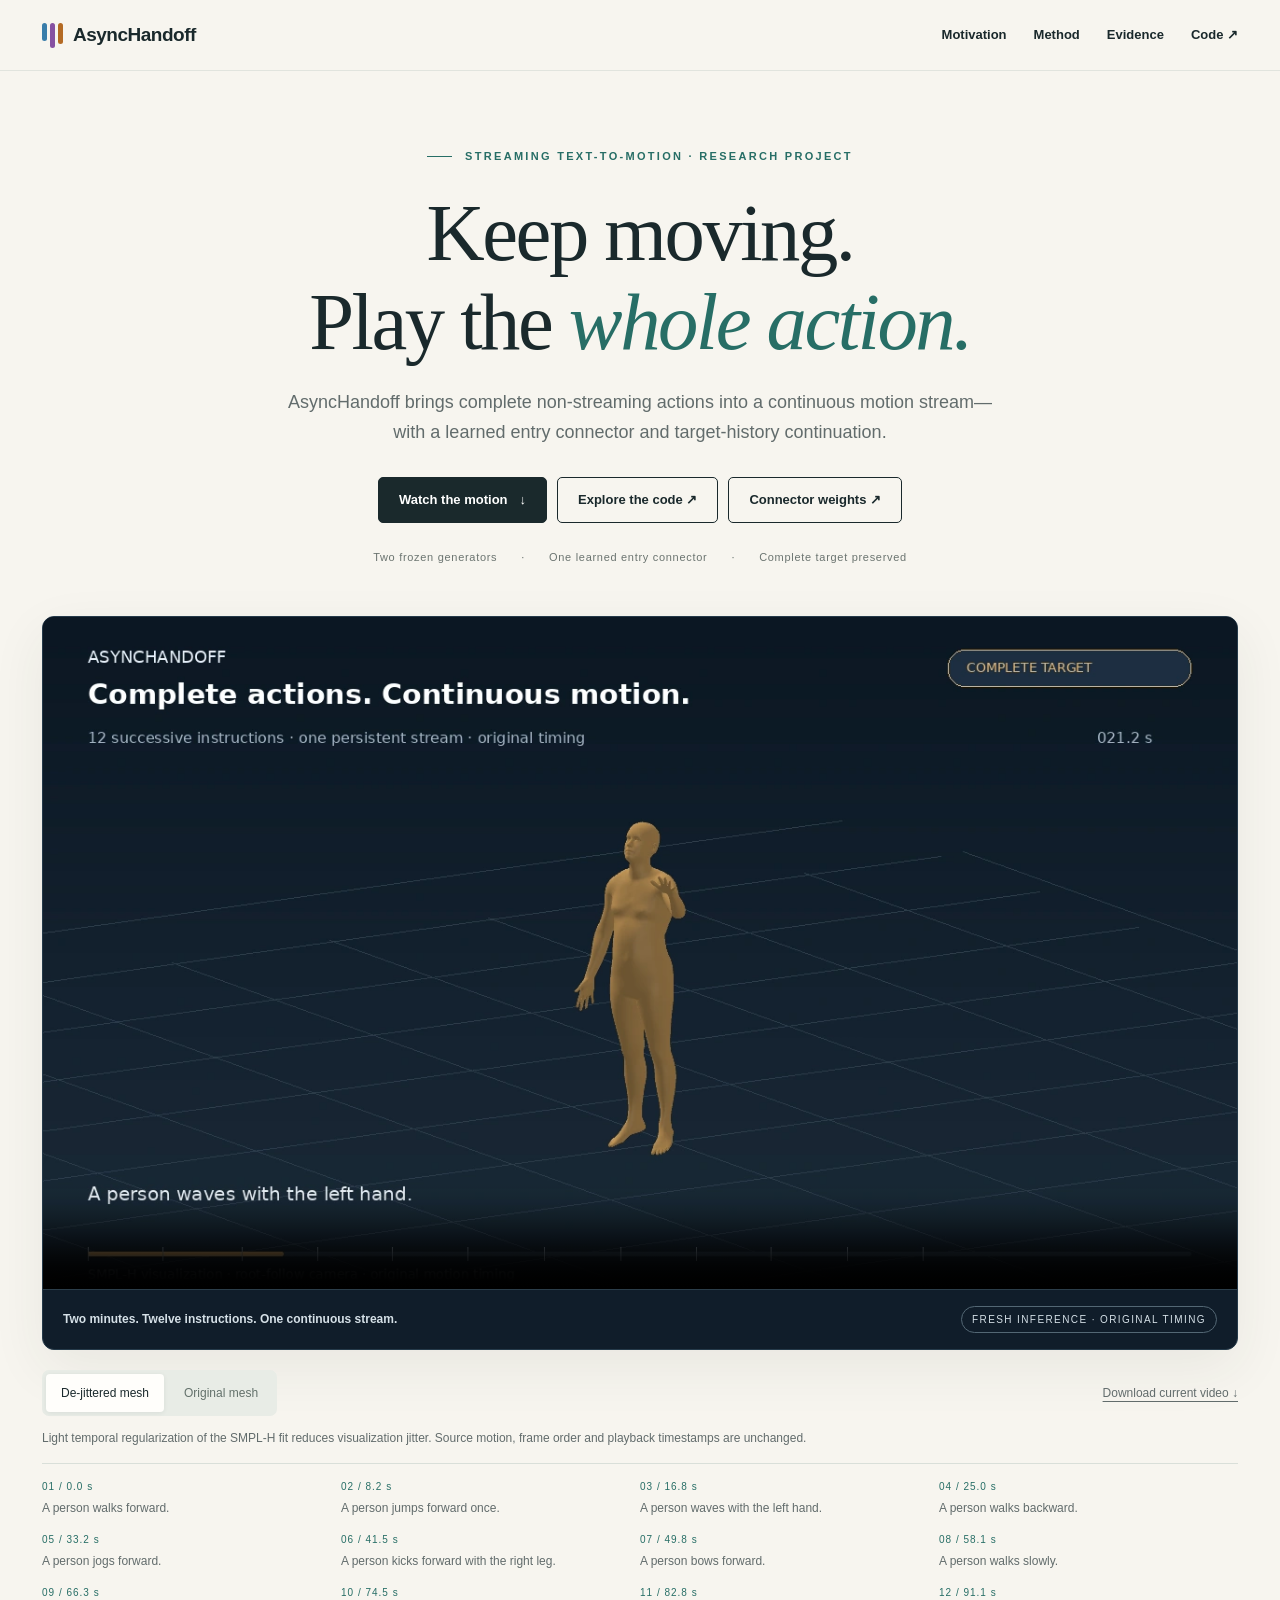
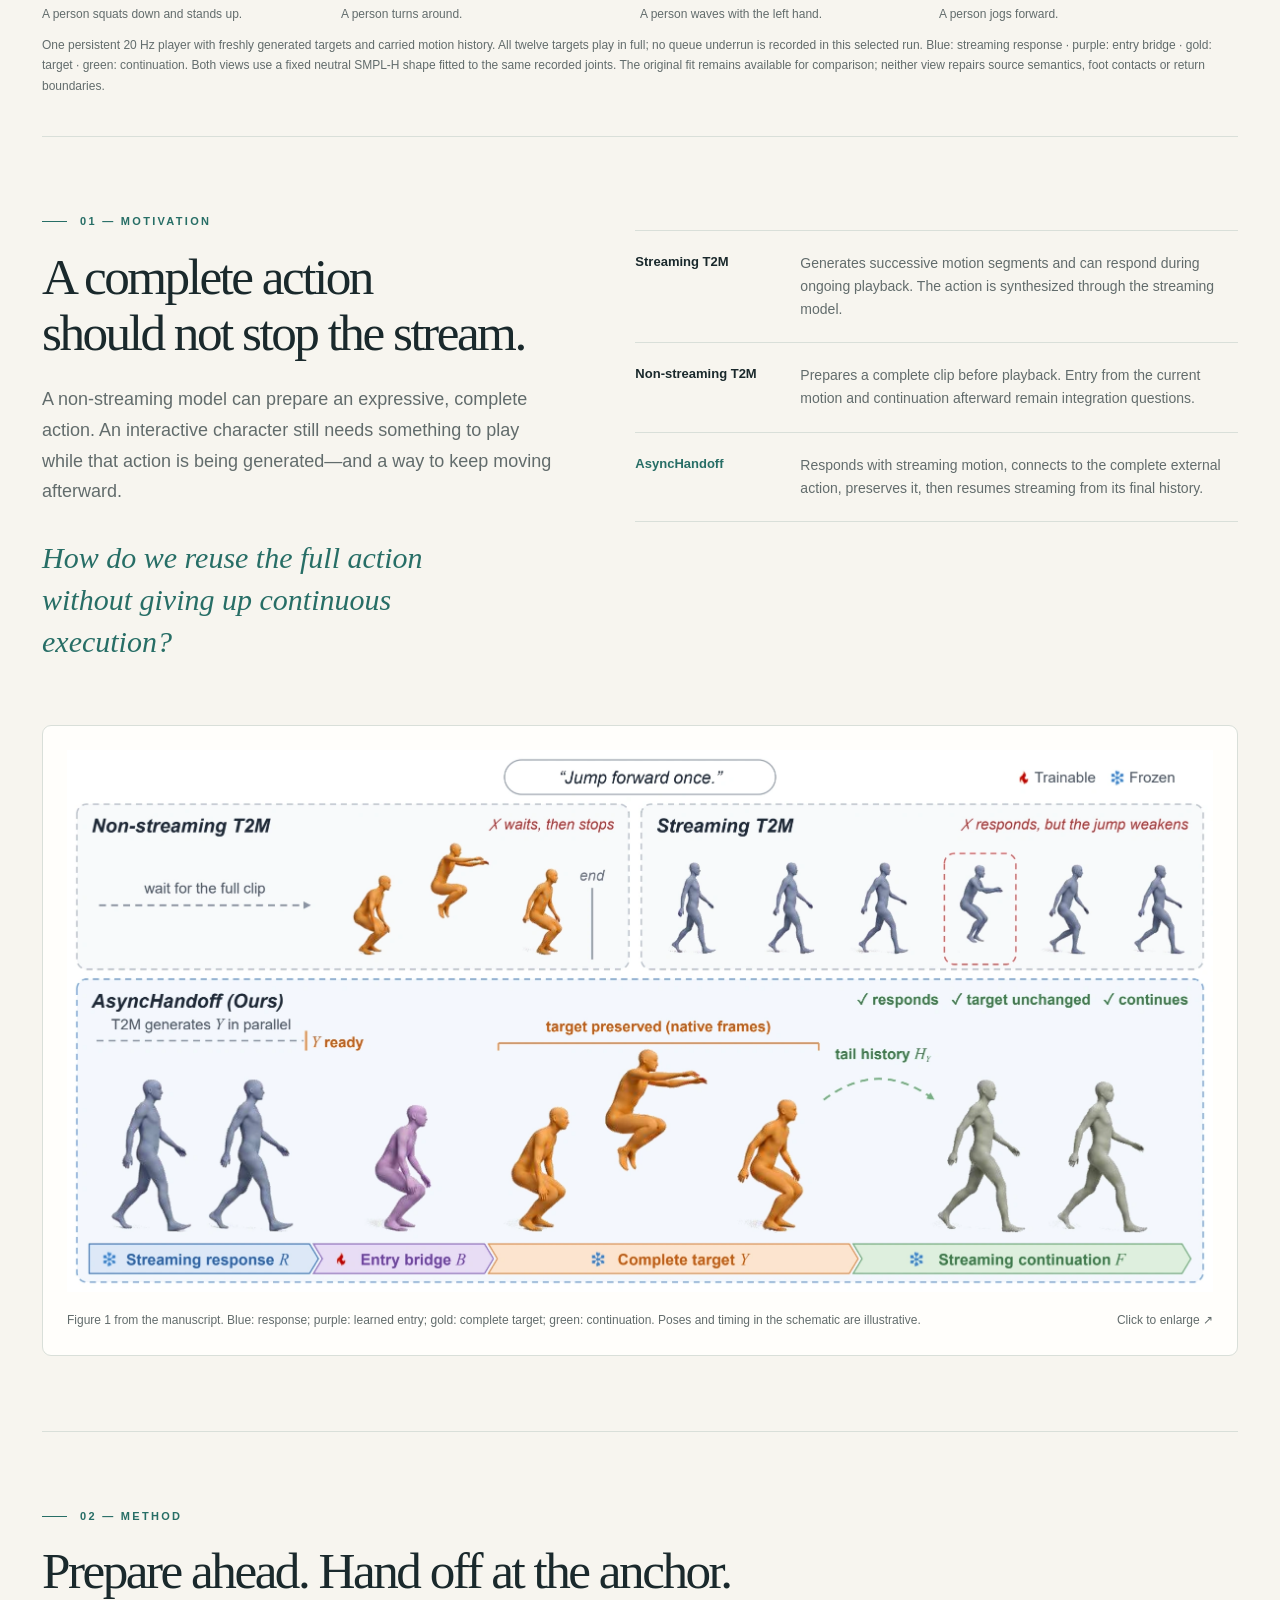
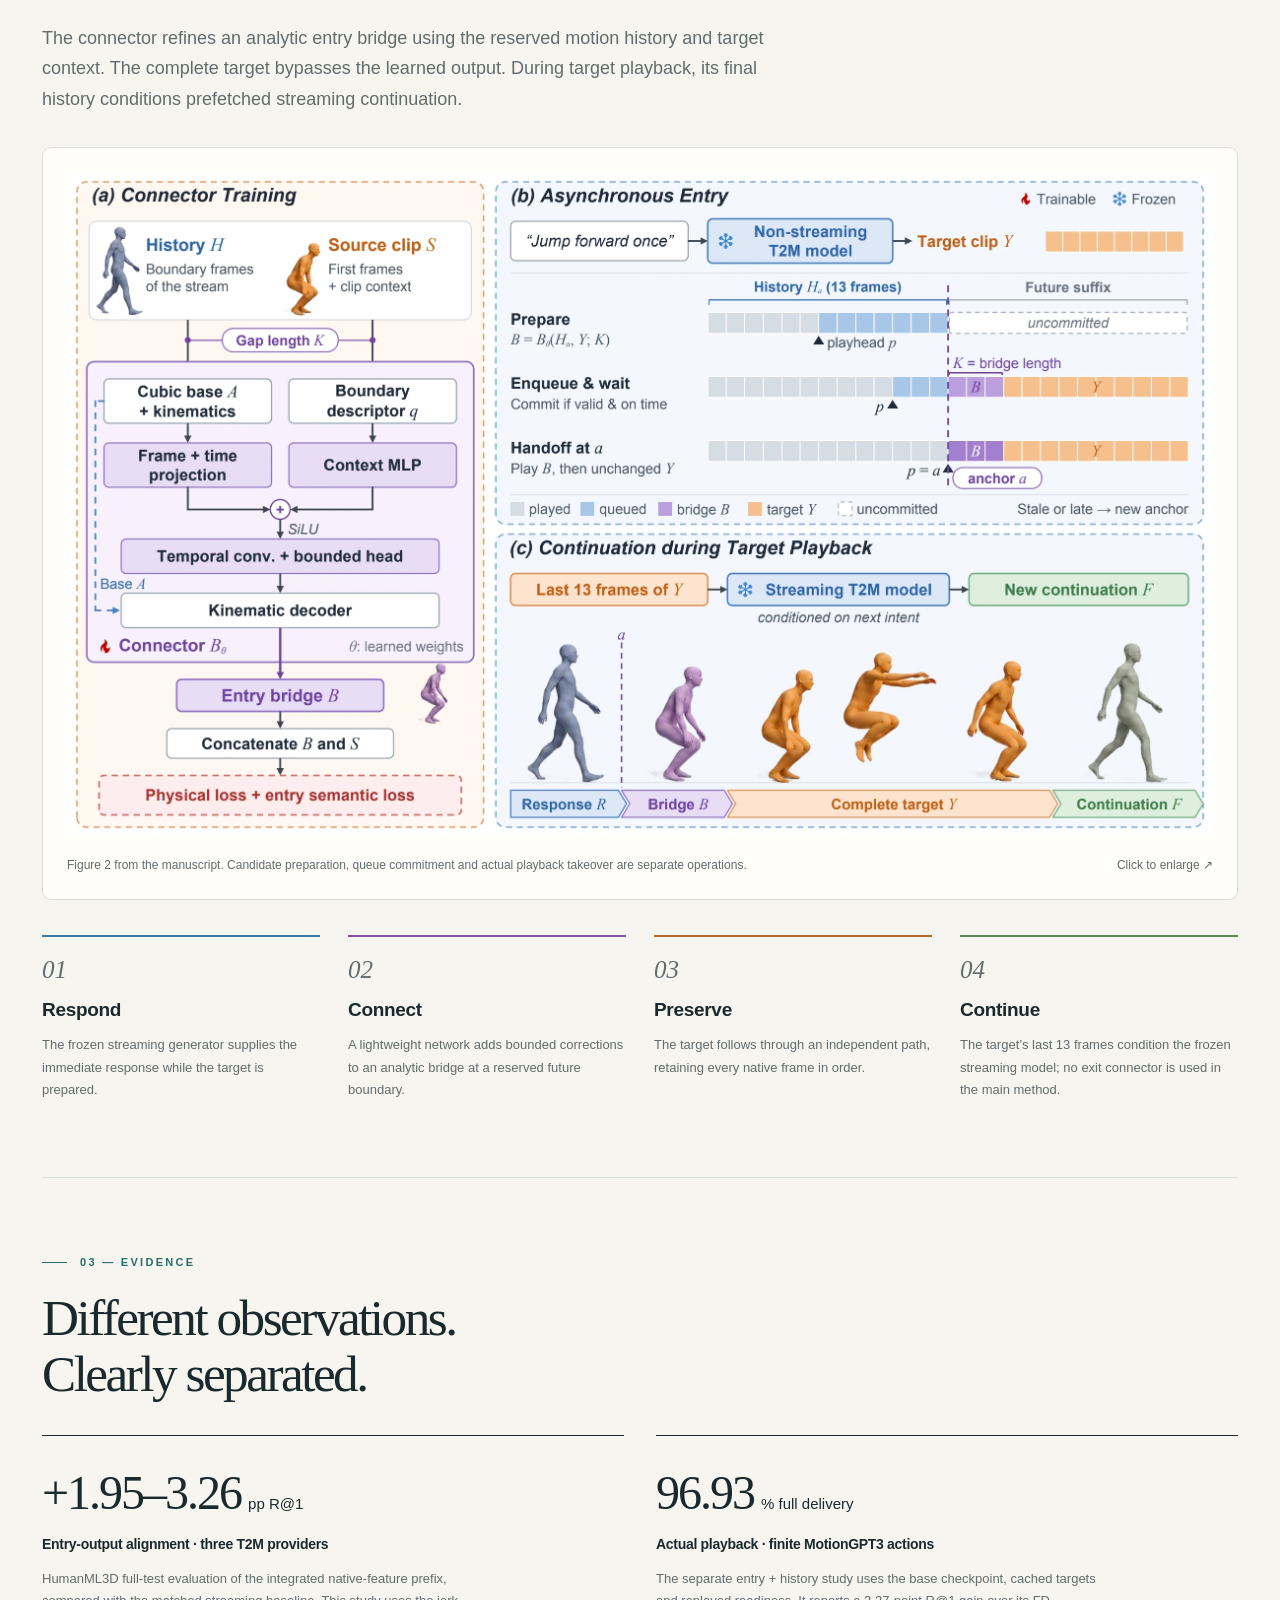
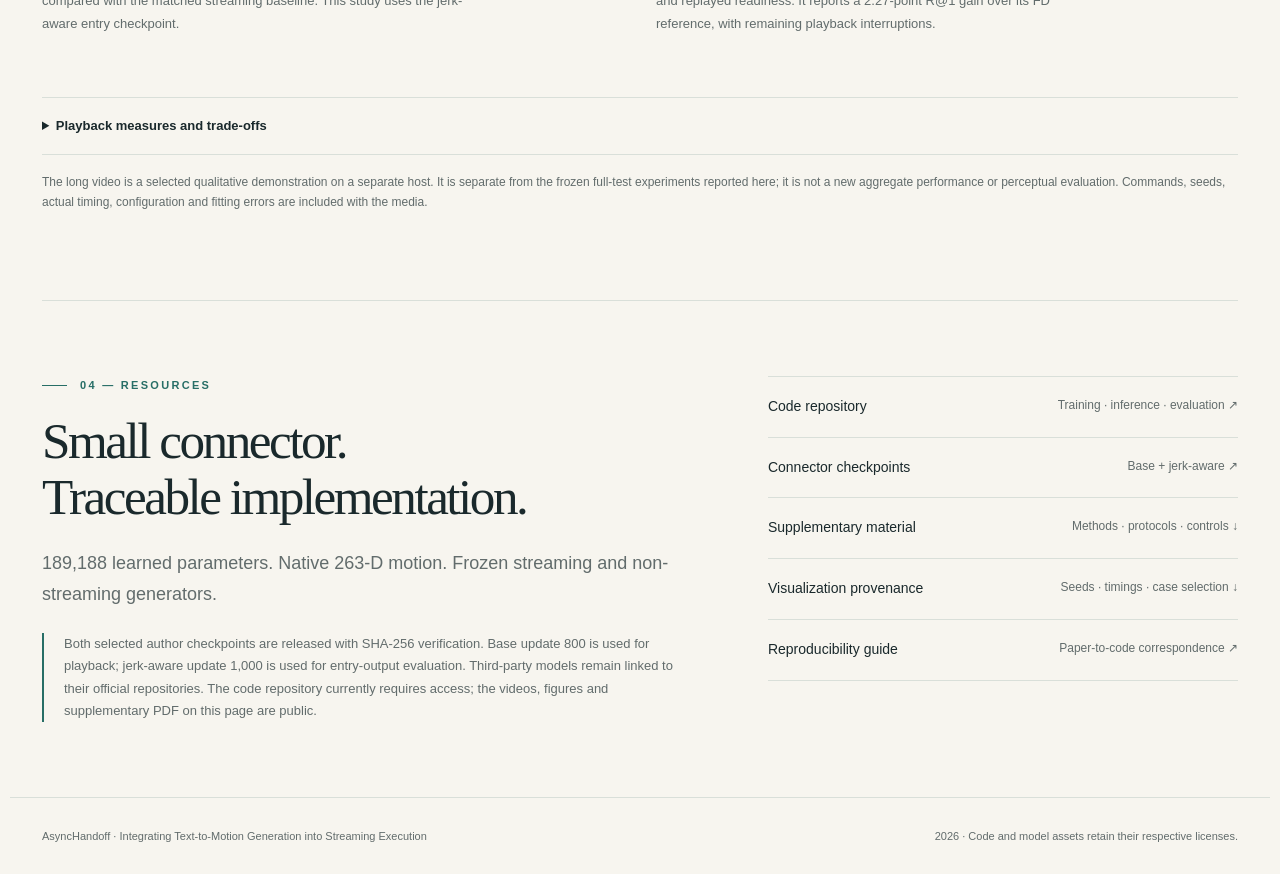
==== AsyncHandoff/index.html @ 5222d5ca "Add original versus de-jittered video comparison with preserved timing" ====
<!doctype html>
<html lang="en">
<head>
<meta charset="utf-8"><meta name="viewport" content="width=device-width,initial-scale=1">
<meta name="description" content="AsyncHandoff brings complete text-to-motion actions into a continuous motion stream through a learned entry connector and target-history continuation.">
<link rel="canonical" href="https://luomingshuang.github.io/AsyncHandoff/">
<meta name="theme-color" content="#f7f5ef"><title>AsyncHandoff — Complete actions, continuous motion</title>
<style>
:root{--bg:#f7f5ef;--paper:#fffefb;--ink:#1a292c;--muted:#626c6c;--line:#d9dfd9;--blue:#397daa;--purple:#8651a2;--gold:#b46a24;--green:#5b8853;--teal:#276e66}*{box-sizing:border-box}html{scroll-behavior:smooth;scroll-padding-top:92px}body{margin:0;background:var(--bg);color:var(--ink);font:16px/1.7 -apple-system,BlinkMacSystemFont,'Segoe UI',sans-serif}a{color:inherit;text-underline-offset:4px}button{font:inherit;cursor:pointer}button:focus-visible,a:focus-visible,input:focus-visible{outline:3px solid #397daa;outline-offset:5px}nav{position:sticky;top:0;z-index:10;border-bottom:1px solid #e1e4de;background:#f7f5eff2;backdrop-filter:blur(16px)}.nav{max-width:1260px;margin:auto;padding:19px 32px;display:flex;align-items:center;justify-content:space-between;gap:24px}.brand{font-size:19px;font-weight:750;text-decoration:none;letter-spacing:-.5px}.mark{display:inline-flex;gap:3px;margin-right:10px;vertical-align:middle}.mark i{width:5px;height:18px;border-radius:3px;background:var(--blue)}.mark i:nth-child(2){height:25px;background:var(--purple)}.mark i:nth-child(3){height:21px;background:var(--gold)}.navlinks{display:flex;gap:27px;font-size:13px;font-weight:600}.navlinks a{text-decoration:none}.navlinks a:hover{color:var(--teal)}main{max-width:1260px;margin:auto;padding:0 32px}.hero{text-align:center;padding:76px 0 38px}.eyebrow{font-size:11px;letter-spacing:2.3px;font-weight:750;text-transform:uppercase;color:var(--teal);display:flex;align-items:center;gap:13px}.hero .eyebrow{justify-content:center}.eyebrow:before{content:'';width:25px;height:1px;background:currentColor}h1,h2{font-family:Georgia,'Times New Roman',serif;font-weight:400;letter-spacing:-2.5px;line-height:1.1}h1{font-size:clamp(50px,6.3vw,86px);margin:23px 0 22px}h1 em{font-style:italic;color:var(--teal)}.subhead{font-size:18px;line-height:1.65;max-width:730px;margin:0 auto;color:var(--muted)}.actions{display:flex;justify-content:center;gap:10px;margin-top:29px;flex-wrap:wrap}.button{display:inline-flex;justify-content:center;align-items:center;gap:12px;min-height:46px;padding:10px 20px;border:1px solid var(--ink);border-radius:5px;text-decoration:none;font-size:13px;font-weight:650;background:transparent}.button.primary{background:var(--ink);color:white}.button:hover{transform:translateY(-1px);background:#e9ece6}.button.primary:hover{background:#344a48}.tags{display:flex;justify-content:center;gap:24px;flex-wrap:wrap;margin-top:25px;color:#6b7470;font-size:11px;letter-spacing:.7px}.tags span+span:before{content:'·';margin-right:24px}.showcase{margin:12px 0 40px}.stage{background:#101d2a;border-radius:12px;overflow:hidden;border:1px solid #253a4a;box-shadow:0 18px 55px #24372b12}.stage video{display:block;width:100%;aspect-ratio:16/9;object-fit:contain;background:#101d2a}.video-meta{display:flex;justify-content:space-between;gap:20px;align-items:center;padding:16px 20px;border-top:1px solid #2b3d4a;color:#d5e0e7;font-size:12px}.video-meta strong{font-weight:600}.badge{font-size:10px;letter-spacing:1.4px;text-transform:uppercase;border:1px solid #536774;padding:4px 10px;border-radius:20px;white-space:nowrap}.caption{font-size:12px;color:var(--muted);line-height:1.7;margin:12px 0}.media-tools{display:flex;align-items:center;justify-content:space-between;gap:20px;margin-top:20px}.tabs{display:flex;gap:5px;padding:4px;background:#e8ece6;border-radius:7px}.tabs button{border:0;background:transparent;color:#63716b;font-size:12px;padding:9px 15px;border-radius:4px}.tabs button[aria-pressed=true]{background:var(--paper);box-shadow:0 1px 5px #22312912;color:var(--ink)}.download{font-size:12px;color:var(--muted)}.chapters{display:grid;grid-template-columns:repeat(4,1fr);margin-top:14px;border-top:1px solid var(--line)}.chapter{background:none;border:0;text-align:left;padding:15px 12px 0 0;color:var(--muted);font-size:12px;line-height:1.5}.chapter[aria-current=true]{color:var(--teal);font-weight:650}.chapter span{display:block;font-size:10px;color:var(--teal);letter-spacing:1px;margin-bottom:5px}.chapter:hover{color:var(--ink)}.section{padding:75px 0;border-top:1px solid var(--line)}h2{font-size:clamp(36px,4vw,52px);margin:18px 0 23px}h3{font-size:19px;letter-spacing:-.3px;line-height:1.4;margin:0 0 10px}.lead{font-size:18px;color:var(--muted);max-width:770px}.split{display:grid;grid-template-columns:.92fr 1.08fr;gap:80px;align-items:start}.question{font:italic 30px/1.4 Georgia,serif;margin-top:30px;color:var(--teal);max-width:460px}.comparison{border-top:1px solid var(--line);margin-top:18px}.compare-row{display:grid;grid-template-columns:145px 1fr;gap:20px;padding:21px 0;border-bottom:1px solid var(--line)}.compare-row strong{font-size:13px;line-height:1.6}.compare-row p{margin:0;font-size:14px;color:var(--muted);line-height:1.65}.compare-row:last-child strong{color:var(--teal)}.figure{margin:32px 0 0;padding:24px;background:var(--paper);border:1px solid var(--line);border-radius:9px}.figure img{display:block;width:100%;height:auto}.figure button{display:block;border:0;background:none;padding:0;width:100%;cursor:zoom-in}.figcaption{font-size:12px;color:var(--muted);margin-top:18px;display:flex;gap:25px;justify-content:space-between}.steps{display:grid;grid-template-columns:repeat(4,1fr);margin-top:35px;gap:28px}.step{padding-top:19px;border-top:2px solid var(--blue)}.step:nth-child(2){border-color:var(--purple)}.step:nth-child(3){border-color:var(--gold)}.step:nth-child(4){border-color:var(--green)}.step span{font:italic 25px Georgia,serif;color:var(--muted);display:block;margin-bottom:13px}.step p{font-size:13px;color:var(--muted);line-height:1.75;margin:0}.evidence{display:grid;grid-template-columns:1fr 1fr;gap:32px;margin-top:32px}.measure{padding:28px 0;border-top:1px solid var(--ink)}.measure .number{font:48px/1.2 Georgia,serif;letter-spacing:-2px}.measure .number small{font:15px -apple-system,sans-serif;letter-spacing:0;margin-left:7px}.measure h3{font-size:14px;margin:14px 0 9px}.measure p{font-size:13px;color:var(--muted);max-width:440px;line-height:1.75}details{margin-top:20px;border-top:1px solid var(--line);border-bottom:1px solid var(--line);padding:17px 0}summary{cursor:pointer;font-weight:600;font-size:13px}table{width:100%;border-collapse:collapse;font-size:12px;margin-top:20px;text-align:left}th,td{padding:13px 12px;border-bottom:1px solid var(--line)}th{font-weight:600}td{color:var(--muted)}.resources{display:grid;grid-template-columns:1.15fr .85fr;gap:90px}.resource-links{border-top:1px solid var(--line)}.resource-links a{display:flex;justify-content:space-between;padding:18px 0;text-decoration:none;border-bottom:1px solid var(--line);font-size:14px}.resource-links a:hover{color:var(--teal)}.resource-links span{font-size:12px;color:var(--muted)}.scope{border-left:2px solid var(--teal);padding-left:20px;margin-top:24px;font-size:13px;color:var(--muted)}footer{border-top:1px solid var(--line);padding:29px 32px;max-width:1260px;margin:auto;display:flex;justify-content:space-between;gap:20px;font-size:11px;color:var(--muted)}dialog{width:min(96vw,1500px);padding:15px;border:0;border-radius:8px;background:var(--paper)}dialog::backdrop{background:#0a1a22c9;backdrop-filter:blur(6px)}dialog img{width:100%;display:block}dialog button{position:absolute;right:20px;top:20px;background:#fff;border:1px solid #ccc;border-radius:50%;width:35px;height:35px}.disclosure{font-size:12px;color:var(--muted);margin-top:17px}.notice{font-size:12px;color:#6d766f;line-height:1.7}.light{color:var(--muted)}@media(max-width:800px){main{padding:0 20px}.nav{padding:16px 20px}.navlinks{gap:15px}.navlinks a:nth-child(3){display:none}.hero{padding-top:52px}h1{letter-spacing:-1.7px}.split,.resources{grid-template-columns:1fr;gap:26px}.steps{grid-template-columns:1fr 1fr;gap:25px}.section{padding:48px 0}.figure{padding:12px}.evidence{gap:25px}.media-tools{flex-direction:column;align-items:flex-start}.chapters{grid-template-columns:1fr 1fr}.video-meta{padding:12px;align-items:flex-start}.video-meta .badge{display:none}.comparison{margin-top:0}.tags{gap:12px}.tags span+span:before{margin-right:12px}.figcaption{display:block}.measure .number{font-size:37px}table{font-size:10px}th,td{padding:10px 4px}footer{flex-direction:column}.subhead{font-size:16px}.tabs button{padding:8px 10px}.compare-row{grid-template-columns:120px 1fr;gap:12px}}
@media(prefers-reduced-motion:reduce){html{scroll-behavior:auto}*{transition:none!important}}
</style>
</head>
<body>
<nav aria-label="Main navigation"><div class="nav"><a class="brand" href="#top"><span class="mark" aria-hidden="true"><i></i><i></i><i></i></span>AsyncHandoff</a><div class="navlinks"><a href="#motivation">Motivation</a><a href="#method">Method</a><a href="#evidence">Evidence</a><a href="https://github.com/luomingshuang/Asynchandoff-2026-streaming-t2m">Code ↗</a></div></div></nav>
<main id="top">
<header class="hero"><div class="eyebrow">Streaming text-to-motion · Research project</div><h1>Keep moving.<br>Play the <em>whole action.</em></h1><p class="subhead">AsyncHandoff brings complete non-streaming actions into a continuous motion stream—with a learned entry connector and target-history continuation.</p><div class="actions"><a class="button primary" href="#showcase">Watch the motion <span>↓</span></a><a class="button" href="https://github.com/luomingshuang/Asynchandoff-2026-streaming-t2m">Explore the code ↗</a><a class="button" href="https://github.com/luomingshuang/Asynchandoff-2026-streaming-t2m/tree/main/checkpoints">Connector weights ↗</a></div><div class="tags"><span>Two frozen generators</span><span>One learned entry connector</span><span>Complete target preserved</span></div></header>
<section class="showcase" id="showcase" aria-label="Two-minute continuous multi-instruction demonstration"><div class="stage"><video id="demo" controls muted loop playsinline preload="metadata" poster="assets/two-minute-continuous-poster.webp" aria-label="Twelve successive instructions on one continuous player"><source src="assets/two-minute-regularized.mp4" type="video/mp4"></video><div class="video-meta"><strong>Two minutes. Twelve instructions. One continuous stream.</strong><span class="badge">Fresh inference · original timing</span></div></div><div class="media-tools"><div class="tabs" role="group" aria-label="Mesh visualization"><button type="button" data-video="two-minute-regularized.mp4" aria-pressed="true">De-jittered mesh</button><button type="button" data-video="two-minute-continuous.mp4" aria-pressed="false">Original mesh</button></div><a id="video-download" class="download" href="assets/two-minute-regularized.mp4" download>Download current video ↓</a></div><p id="fit-note" class="caption" aria-live="polite">Light temporal regularization of the SMPL-H fit reduces visualization jitter. Source motion, frame order and playback timestamps are unchanged.</p><div class="chapters" id="chapters"></div><p class="caption">One persistent 20 Hz player with freshly generated targets and carried motion history. All twelve targets play in full; no queue underrun is recorded in this selected run. Blue: streaming response · purple: entry bridge · gold: target · green: continuation. Both views use a fixed neutral SMPL-H shape fitted to the same recorded joints. The original fit remains available for comparison; neither view repairs source semantics, foot contacts or return boundaries.</p></section>
<section class="section" id="motivation"><div class="split"><div><div class="eyebrow">01 — Motivation</div><h2>A complete action<br>should not stop the stream.</h2><p class="lead">A non-streaming model can prepare an expressive, complete action. An interactive character still needs something to play while that action is being generated—and a way to keep moving afterward.</p><p class="question">How do we reuse the full action without giving up continuous execution?</p></div><div class="comparison"><div class="compare-row"><strong>Streaming T2M</strong><p>Generates successive motion segments and can respond during ongoing playback. The action is synthesized through the streaming model.</p></div><div class="compare-row"><strong>Non-streaming T2M</strong><p>Prepares a complete clip before playback. Entry from the current motion and continuation afterward remain integration questions.</p></div><div class="compare-row"><strong>AsyncHandoff</strong><p>Responds with streaming motion, connects to the complete external action, preserves it, then resumes streaming from its final history.</p></div></div></div><figure class="figure"><button data-zoom="assets/motivation.webp" aria-label="Enlarge the paper comparison figure"><img src="assets/motivation.webp" alt="Paper comparison of non-streaming generation, streaming generation and AsyncHandoff" loading="lazy"></button><figcaption class="figcaption"><span>Figure 1 from the manuscript. Blue: response; purple: learned entry; gold: complete target; green: continuation. Poses and timing in the schematic are illustrative.</span><span>Click to enlarge ↗</span></figcaption></figure></section>
<section class="section" id="method"><div class="eyebrow">02 — Method</div><h2>Prepare ahead. Hand off at the anchor.</h2><p class="lead">The connector refines an analytic entry bridge using the reserved motion history and target context. The complete target bypasses the learned output. During target playback, its final history conditions prefetched streaming continuation.</p><figure class="figure"><button data-zoom="assets/framework.webp" aria-label="Enlarge the full method framework"><img src="assets/framework.webp" alt="AsyncHandoff framework: connector training, asynchronous entry at a future queue boundary, and history-conditioned continuation" loading="lazy"></button><figcaption class="figcaption"><span>Figure 2 from the manuscript. Candidate preparation, queue commitment and actual playback takeover are separate operations.</span><span>Click to enlarge ↗</span></figcaption></figure><div class="steps"><article class="step"><span>01</span><h3>Respond</h3><p>The frozen streaming generator supplies the immediate response while the target is prepared.</p></article><article class="step"><span>02</span><h3>Connect</h3><p>A lightweight network adds bounded corrections to an analytic bridge at a reserved future boundary.</p></article><article class="step"><span>03</span><h3>Preserve</h3><p>The target follows through an independent path, retaining every native frame in order.</p></article><article class="step"><span>04</span><h3>Continue</h3><p>The target’s last 13 frames condition the frozen streaming model; no exit connector is used in the main method.</p></article></div></section>
<section class="section" id="evidence"><div class="eyebrow">03 — Evidence</div><h2>Different observations.<br>Clearly separated.</h2><div class="evidence"><article class="measure"><div class="number">+1.95–3.26<small>pp R@1</small></div><h3>Entry-output alignment · three T2M providers</h3><p>HumanML3D full-test evaluation of the integrated native-feature prefix, compared with the matched streaming baseline. This study uses the jerk-aware entry checkpoint.</p></article><article class="measure"><div class="number">96.93<small>% full delivery</small></div><h3>Actual playback · finite MotionGPT3 actions</h3><p>The separate entry + history study uses the base checkpoint, cached targets and replayed readiness. It reports a 2.27-point R@1 gain over its FD reference, with remaining playback interruptions.</p></article></div><details><summary>Playback measures and trade-offs</summary><table><thead><tr><th>Configuration</th><th>R@1</th><th>Full delivery</th><th>Unserved s/ep.</th><th>Jerk</th><th>Slide m/s</th></tr></thead><tbody><tr><td>Entry + history</td><td>0.4046</td><td>96.93%</td><td>0.958</td><td>312.13</td><td>0.1635</td></tr><tr><td>Learned dual-end control</td><td>0.4046</td><td>96.91%</td><td>0.957</td><td>275.70</td><td>0.1541</td></tr></tbody></table><p class="notice">Recorded base-checkpoint playback runs, 4,370 episodes; retrieval uses 4,352 cases in complete 32-way pools. Jerk is the cohort mean of per-episode P95 joint jerk in m/s³. Semantic alignment, delivery, frame supply and kinematic cost are separate properties. Negative and mixed outcomes are retained.</p></details><p class="disclosure">The long video is a selected qualitative demonstration on a separate host. It is separate from the frozen full-test experiments reported here; it is not a new aggregate performance or perceptual evaluation. Commands, seeds, actual timing, configuration and fitting errors are included with the media.</p></section>
<section class="section" id="resources"><div class="resources"><div><div class="eyebrow">04 — Resources</div><h2>Small connector.<br>Traceable implementation.</h2><p class="lead">189,188 learned parameters. Native 263-D motion. Frozen streaming and non-streaming generators.</p><div class="scope">Both selected author checkpoints are released with SHA-256 verification. Base update 800 is used for playback; jerk-aware update 1,000 is used for entry-output evaluation. Third-party models remain linked to their official repositories. The code repository currently requires access; the videos, figures and supplementary PDF on this page are public.</div></div><div class="resource-links"><a href="https://github.com/luomingshuang/Asynchandoff-2026-streaming-t2m">Code repository<span>Training · inference · evaluation ↗</span></a><a href="https://github.com/luomingshuang/Asynchandoff-2026-streaming-t2m/tree/main/checkpoints">Connector checkpoints<span>Base + jerk-aware ↗</span></a><a href="assets/supplementary.pdf">Supplementary material<span>Methods · protocols · controls ↓</span></a><a href="assets/media-provenance.json">Visualization provenance<span>Seeds · timings · case selection ↓</span></a><a href="https://github.com/luomingshuang/Asynchandoff-2026-streaming-t2m/blob/main/docs/REPRODUCIBILITY.md">Reproducibility guide<span>Paper-to-code correspondence ↗</span></a></div></div></section>
</main><footer><span>AsyncHandoff · Integrating Text-to-Motion Generation into Streaming Execution</span><span>2026 · Code and model assets retain their respective licenses.</span></footer>
<dialog id="lightbox" aria-label="Expanded paper figure"><button aria-label="Close expanded figure">×</button><img alt="Expanded paper figure"></dialog>
<script>
const demo=document.querySelector('#demo');
const fitNote=document.querySelector('#fit-note');
const viewButtons=document.querySelectorAll('[data-video]');
let switchVersion=0;
viewButtons.forEach(button=>button.addEventListener('click',()=>{
 if(button.getAttribute('aria-pressed')==='true')return;
 const time=demo.currentTime,playing=!demo.paused,version=++switchVersion;
 const path='assets/'+button.dataset.video;
 viewButtons.forEach(b=>b.setAttribute('aria-pressed',String(b===button)));
 fitNote.textContent=button.dataset.video.includes('regularized')?'Light temporal regularization of the SMPL-H fit reduces visualization jitter. Source motion, frame order and playback timestamps are unchanged.':'Original independent per-frame SMPL-H fitting. No temporal pose regularization, source-motion filtering or contact repair.';
 demo.addEventListener('loadedmetadata',()=>{if(version!==switchVersion)return;demo.currentTime=Math.min(time,demo.duration);if(playing)demo.play().catch(()=>{});},{once:true});
 demo.src=path;demo.load();document.querySelector('#video-download').href=path;
}));

fetch('assets/media-provenance.json').then(r=>r.json()).then(j=>{const box=document.querySelector('#chapters');(j.commands||[]).forEach((q,i)=>{const b=document.createElement('button');b.className='chapter';const label=document.createElement('span');label.textContent=String(i+1).padStart(2,'0')+' / '+q.issued_s.toFixed(1)+' s';b.append(label,document.createTextNode(q.text));b.addEventListener('click',()=>{const seek=()=>{demo.currentTime=q.issued_s;demo.play().catch(()=>{});};if(demo.readyState)seek();else demo.addEventListener('loadedmetadata',seek,{once:true});});b.dataset.start=q.issued_s;box.append(b);});}).catch(()=>{});
demo.addEventListener('timeupdate',()=>{const buttons=[...document.querySelectorAll('.chapter')];let active=-1;buttons.forEach((b,i)=>{if(Number(b.dataset.start)<=demo.currentTime)active=i;});buttons.forEach((b,i)=>b.setAttribute('aria-current',String(i===active)));});
const lightbox=document.querySelector('#lightbox');document.querySelectorAll('[data-zoom]').forEach(b=>b.addEventListener('click',()=>{lightbox.querySelector('img').src=b.dataset.zoom;lightbox.showModal()}));lightbox.querySelector('button').addEventListener('click',()=>lightbox.close());lightbox.addEventListener('click',e=>{if(e.target===lightbox)lightbox.close()});
</script>
</body></html>
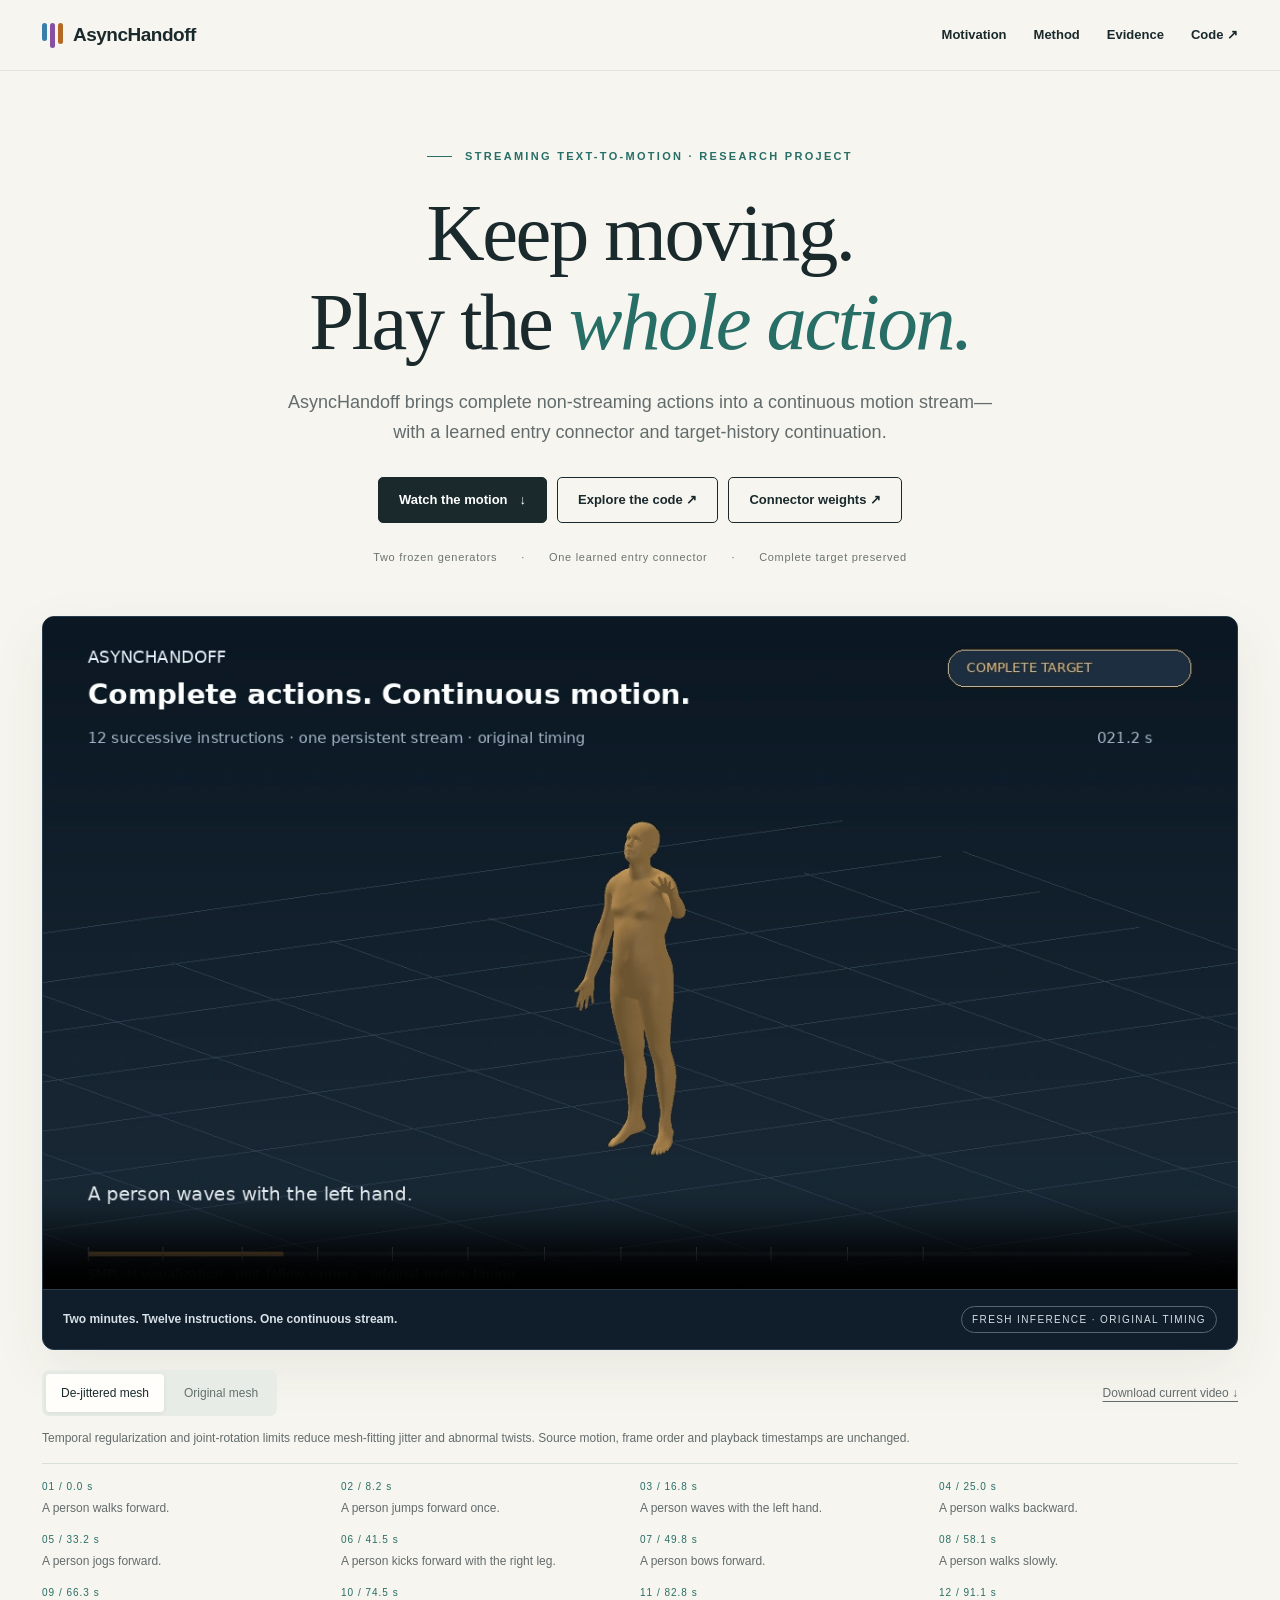
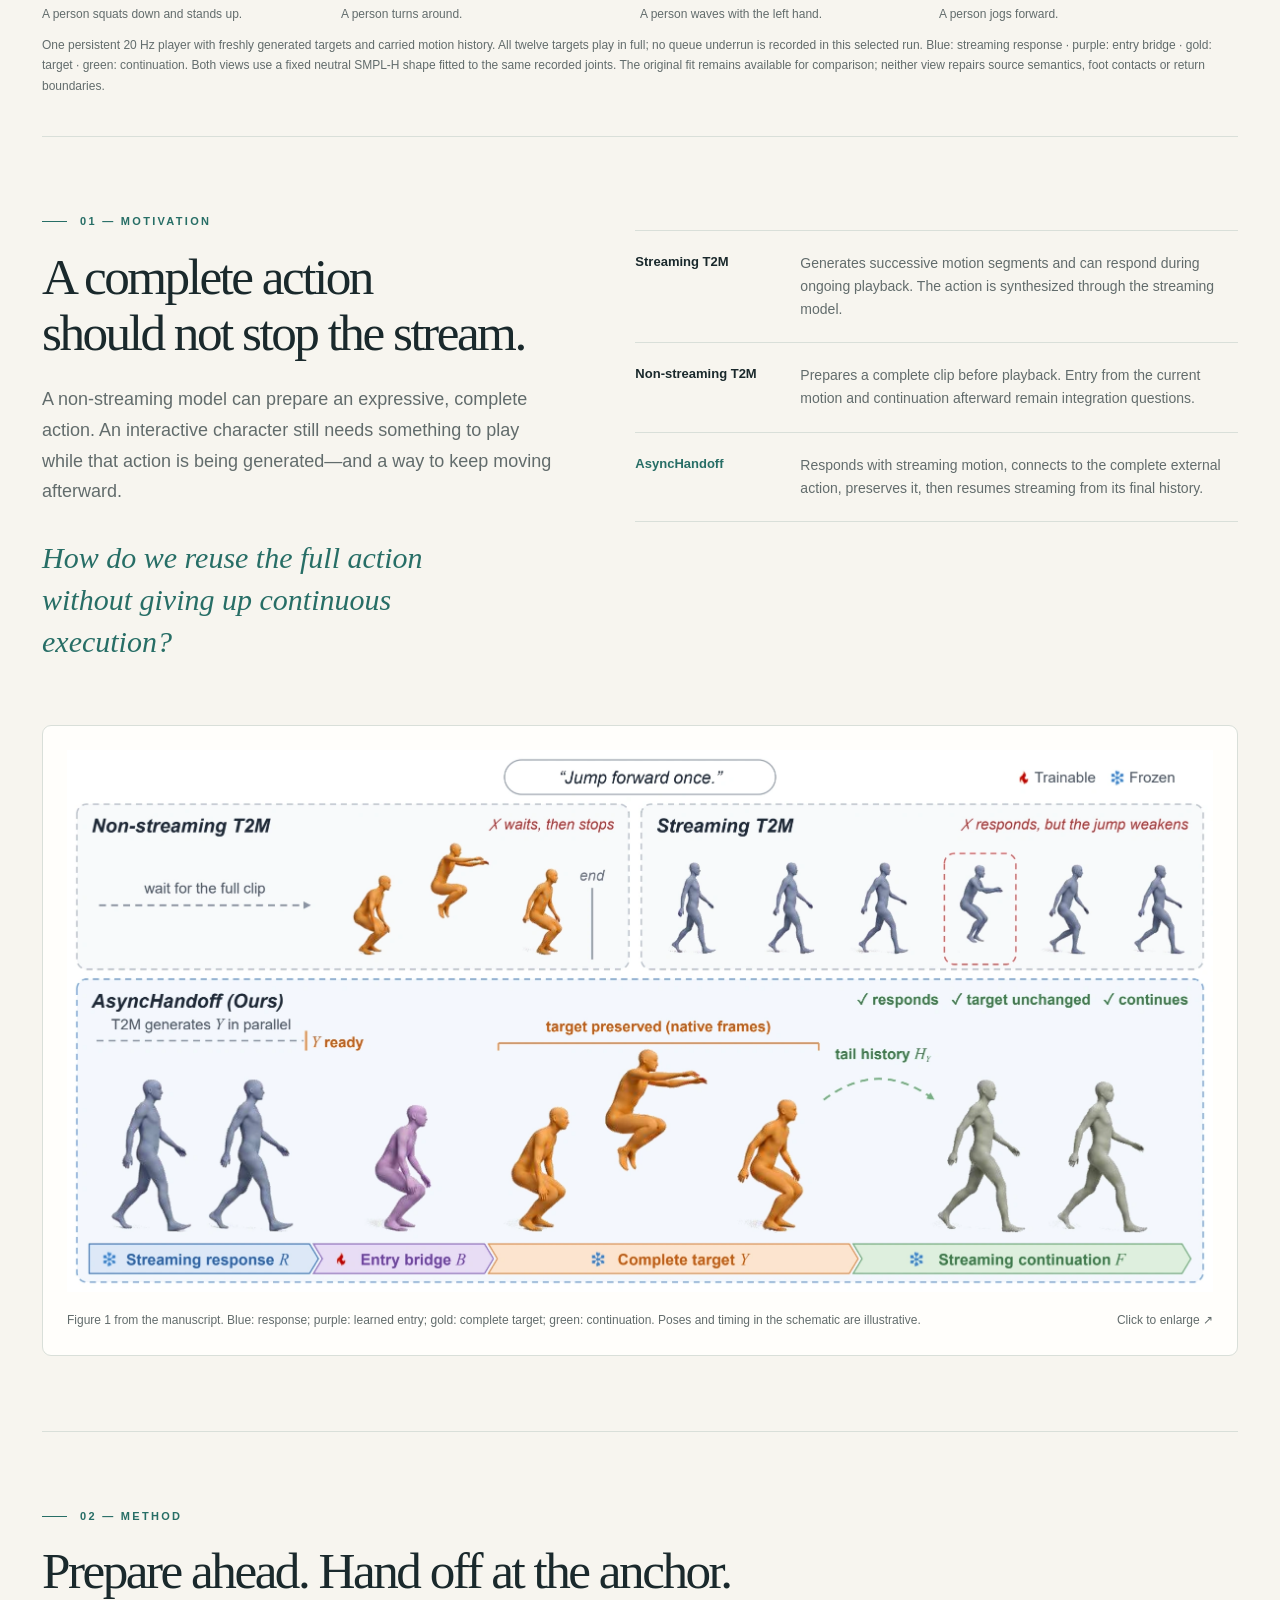
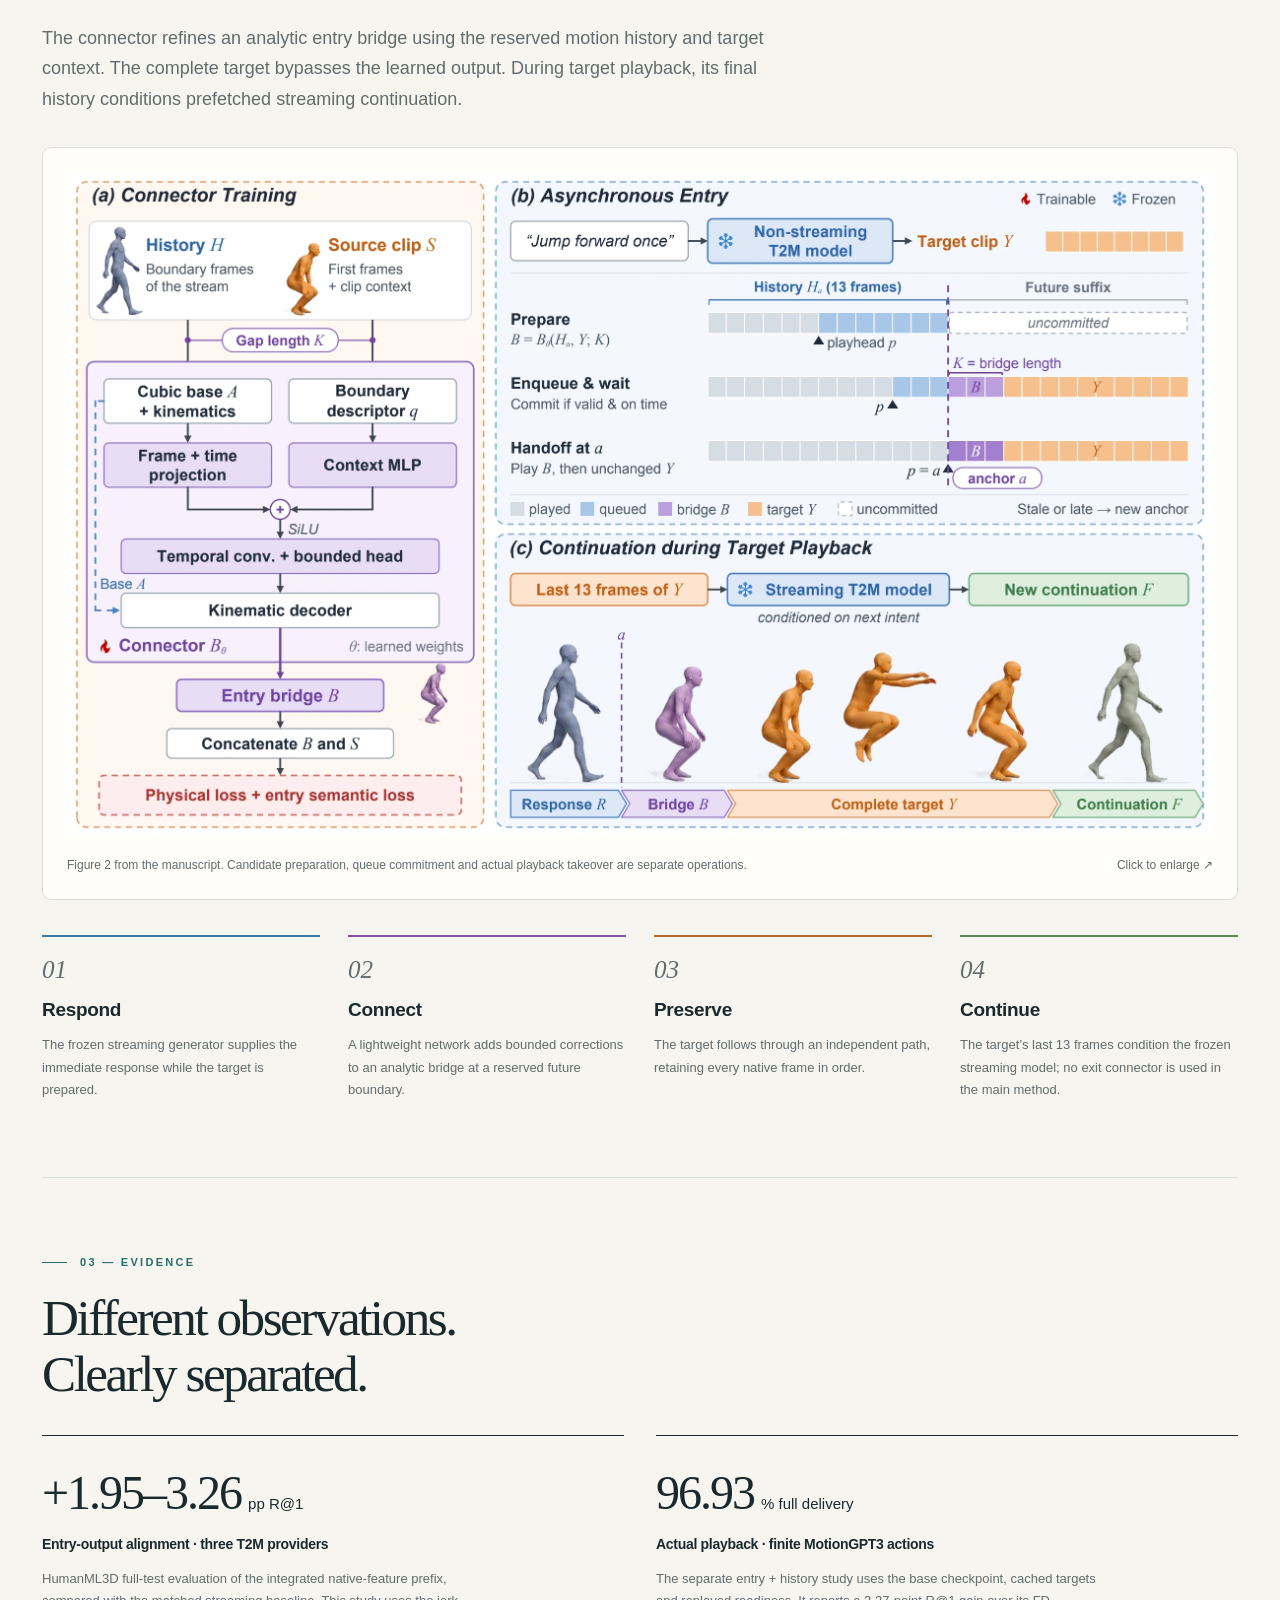
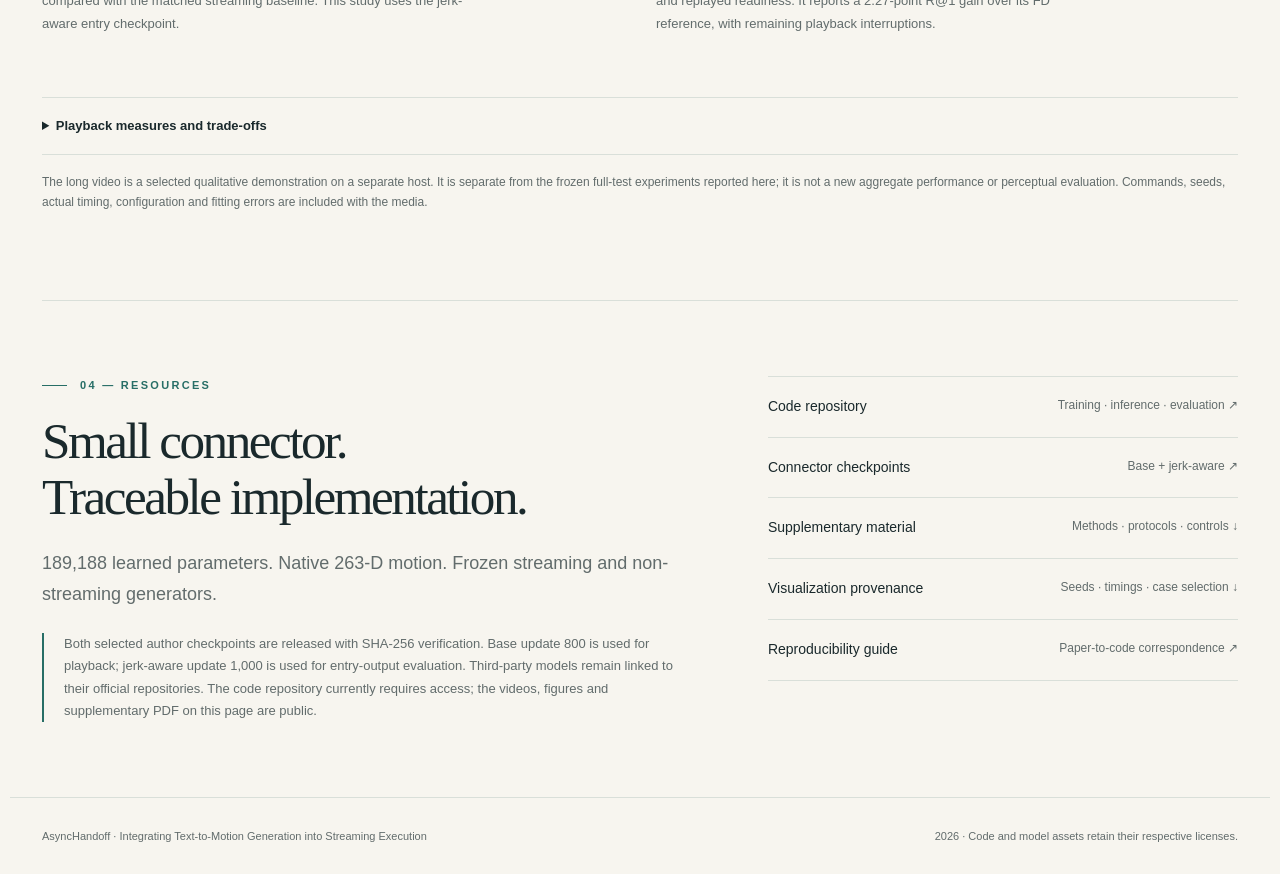
==== commit 4a1fdfcf: "Show rotation-constrained de-jittered visualization with original comparison" ====
--- a/AsyncHandoff/index.html
+++ b/AsyncHandoff/index.html
@@ -14,7 +14,7 @@
 <nav aria-label="Main navigation"><div class="nav"><a class="brand" href="#top"><span class="mark" aria-hidden="true"><i></i><i></i><i></i></span>AsyncHandoff</a><div class="navlinks"><a href="#motivation">Motivation</a><a href="#method">Method</a><a href="#evidence">Evidence</a><a href="https://github.com/luomingshuang/Asynchandoff-2026-streaming-t2m">Code ↗</a></div></div></nav>
 <main id="top">
 <header class="hero"><div class="eyebrow">Streaming text-to-motion · Research project</div><h1>Keep moving.<br>Play the <em>whole action.</em></h1><p class="subhead">AsyncHandoff brings complete non-streaming actions into a continuous motion stream—with a learned entry connector and target-history continuation.</p><div class="actions"><a class="button primary" href="#showcase">Watch the motion <span>↓</span></a><a class="button" href="https://github.com/luomingshuang/Asynchandoff-2026-streaming-t2m">Explore the code ↗</a><a class="button" href="https://github.com/luomingshuang/Asynchandoff-2026-streaming-t2m/tree/main/checkpoints">Connector weights ↗</a></div><div class="tags"><span>Two frozen generators</span><span>One learned entry connector</span><span>Complete target preserved</span></div></header>
-<section class="showcase" id="showcase" aria-label="Two-minute continuous multi-instruction demonstration"><div class="stage"><video id="demo" controls muted loop playsinline preload="metadata" poster="assets/two-minute-continuous-poster.webp" aria-label="Twelve successive instructions on one continuous player"><source src="assets/two-minute-regularized.mp4" type="video/mp4"></video><div class="video-meta"><strong>Two minutes. Twelve instructions. One continuous stream.</strong><span class="badge">Fresh inference · original timing</span></div></div><div class="media-tools"><div class="tabs" role="group" aria-label="Mesh visualization"><button type="button" data-video="two-minute-regularized.mp4" aria-pressed="true">De-jittered mesh</button><button type="button" data-video="two-minute-continuous.mp4" aria-pressed="false">Original mesh</button></div><a id="video-download" class="download" href="assets/two-minute-regularized.mp4" download>Download current video ↓</a></div><p id="fit-note" class="caption" aria-live="polite">Light temporal regularization of the SMPL-H fit reduces visualization jitter. Source motion, frame order and playback timestamps are unchanged.</p><div class="chapters" id="chapters"></div><p class="caption">One persistent 20 Hz player with freshly generated targets and carried motion history. All twelve targets play in full; no queue underrun is recorded in this selected run. Blue: streaming response · purple: entry bridge · gold: target · green: continuation. Both views use a fixed neutral SMPL-H shape fitted to the same recorded joints. The original fit remains available for comparison; neither view repairs source semantics, foot contacts or return boundaries.</p></section>
+<section class="showcase" id="showcase" aria-label="Two-minute continuous multi-instruction demonstration"><div class="stage"><video id="demo" controls muted loop playsinline preload="metadata" poster="assets/two-minute-continuous-poster.webp" aria-label="Twelve successive instructions on one continuous player"><source src="assets/two-minute-stable-anatomy.mp4" type="video/mp4"></video><div class="video-meta"><strong>Two minutes. Twelve instructions. One continuous stream.</strong><span class="badge">Fresh inference · original timing</span></div></div><div class="media-tools"><div class="tabs" role="group" aria-label="Mesh visualization"><button type="button" data-video="two-minute-stable-anatomy.mp4" aria-pressed="true">De-jittered mesh</button><button type="button" data-video="two-minute-continuous.mp4" aria-pressed="false">Original mesh</button></div><a id="video-download" class="download" href="assets/two-minute-stable-anatomy.mp4" download>Download current video ↓</a></div><p id="fit-note" class="caption" aria-live="polite">Temporal regularization and joint-rotation limits reduce mesh-fitting jitter and abnormal twists. Source motion, frame order and playback timestamps are unchanged.</p><div class="chapters" id="chapters"></div><p class="caption">One persistent 20 Hz player with freshly generated targets and carried motion history. All twelve targets play in full; no queue underrun is recorded in this selected run. Blue: streaming response · purple: entry bridge · gold: target · green: continuation. Both views use a fixed neutral SMPL-H shape fitted to the same recorded joints. The original fit remains available for comparison; neither view repairs source semantics, foot contacts or return boundaries.</p></section>
 <section class="section" id="motivation"><div class="split"><div><div class="eyebrow">01 — Motivation</div><h2>A complete action<br>should not stop the stream.</h2><p class="lead">A non-streaming model can prepare an expressive, complete action. An interactive character still needs something to play while that action is being generated—and a way to keep moving afterward.</p><p class="question">How do we reuse the full action without giving up continuous execution?</p></div><div class="comparison"><div class="compare-row"><strong>Streaming T2M</strong><p>Generates successive motion segments and can respond during ongoing playback. The action is synthesized through the streaming model.</p></div><div class="compare-row"><strong>Non-streaming T2M</strong><p>Prepares a complete clip before playback. Entry from the current motion and continuation afterward remain integration questions.</p></div><div class="compare-row"><strong>AsyncHandoff</strong><p>Responds with streaming motion, connects to the complete external action, preserves it, then resumes streaming from its final history.</p></div></div></div><figure class="figure"><button data-zoom="assets/motivation.webp" aria-label="Enlarge the paper comparison figure"><img src="assets/motivation.webp" alt="Paper comparison of non-streaming generation, streaming generation and AsyncHandoff" loading="lazy"></button><figcaption class="figcaption"><span>Figure 1 from the manuscript. Blue: response; purple: learned entry; gold: complete target; green: continuation. Poses and timing in the schematic are illustrative.</span><span>Click to enlarge ↗</span></figcaption></figure></section>
 <section class="section" id="method"><div class="eyebrow">02 — Method</div><h2>Prepare ahead. Hand off at the anchor.</h2><p class="lead">The connector refines an analytic entry bridge using the reserved motion history and target context. The complete target bypasses the learned output. During target playback, its final history conditions prefetched streaming continuation.</p><figure class="figure"><button data-zoom="assets/framework.webp" aria-label="Enlarge the full method framework"><img src="assets/framework.webp" alt="AsyncHandoff framework: connector training, asynchronous entry at a future queue boundary, and history-conditioned continuation" loading="lazy"></button><figcaption class="figcaption"><span>Figure 2 from the manuscript. Candidate preparation, queue commitment and actual playback takeover are separate operations.</span><span>Click to enlarge ↗</span></figcaption></figure><div class="steps"><article class="step"><span>01</span><h3>Respond</h3><p>The frozen streaming generator supplies the immediate response while the target is prepared.</p></article><article class="step"><span>02</span><h3>Connect</h3><p>A lightweight network adds bounded corrections to an analytic bridge at a reserved future boundary.</p></article><article class="step"><span>03</span><h3>Preserve</h3><p>The target follows through an independent path, retaining every native frame in order.</p></article><article class="step"><span>04</span><h3>Continue</h3><p>The target’s last 13 frames condition the frozen streaming model; no exit connector is used in the main method.</p></article></div></section>
 <section class="section" id="evidence"><div class="eyebrow">03 — Evidence</div><h2>Different observations.<br>Clearly separated.</h2><div class="evidence"><article class="measure"><div class="number">+1.95–3.26<small>pp R@1</small></div><h3>Entry-output alignment · three T2M providers</h3><p>HumanML3D full-test evaluation of the integrated native-feature prefix, compared with the matched streaming baseline. This study uses the jerk-aware entry checkpoint.</p></article><article class="measure"><div class="number">96.93<small>% full delivery</small></div><h3>Actual playback · finite MotionGPT3 actions</h3><p>The separate entry + history study uses the base checkpoint, cached targets and replayed readiness. It reports a 2.27-point R@1 gain over its FD reference, with remaining playback interruptions.</p></article></div><details><summary>Playback measures and trade-offs</summary><table><thead><tr><th>Configuration</th><th>R@1</th><th>Full delivery</th><th>Unserved s/ep.</th><th>Jerk</th><th>Slide m/s</th></tr></thead><tbody><tr><td>Entry + history</td><td>0.4046</td><td>96.93%</td><td>0.958</td><td>312.13</td><td>0.1635</td></tr><tr><td>Learned dual-end control</td><td>0.4046</td><td>96.91%</td><td>0.957</td><td>275.70</td><td>0.1541</td></tr></tbody></table><p class="notice">Recorded base-checkpoint playback runs, 4,370 episodes; retrieval uses 4,352 cases in complete 32-way pools. Jerk is the cohort mean of per-episode P95 joint jerk in m/s³. Semantic alignment, delivery, frame supply and kinematic cost are separate properties. Negative and mixed outcomes are retained.</p></details><p class="disclosure">The long video is a selected qualitative demonstration on a separate host. It is separate from the frozen full-test experiments reported here; it is not a new aggregate performance or perceptual evaluation. Commands, seeds, actual timing, configuration and fitting errors are included with the media.</p></section>
@@ -31,7 +31,7 @@
  const time=demo.currentTime,playing=!demo.paused,version=++switchVersion;
  const path='assets/'+button.dataset.video;
  viewButtons.forEach(b=>b.setAttribute('aria-pressed',String(b===button)));
- fitNote.textContent=button.dataset.video.includes('regularized')?'Light temporal regularization of the SMPL-H fit reduces visualization jitter. Source motion, frame order and playback timestamps are unchanged.':'Original independent per-frame SMPL-H fitting. No temporal pose regularization, source-motion filtering or contact repair.';
+ fitNote.textContent=button.dataset.video.includes('stable-anatomy')?'Temporal regularization and joint-rotation limits reduce mesh-fitting jitter and abnormal twists. Source motion, frame order and playback timestamps are unchanged.':'Original independent per-frame SMPL-H fitting. No temporal pose regularization, source-motion filtering or contact repair.';
  demo.addEventListener('loadedmetadata',()=>{if(version!==switchVersion)return;demo.currentTime=Math.min(time,demo.duration);if(playing)demo.play().catch(()=>{});},{once:true});
  demo.src=path;demo.load();document.querySelector('#video-download').href=path;
 }));
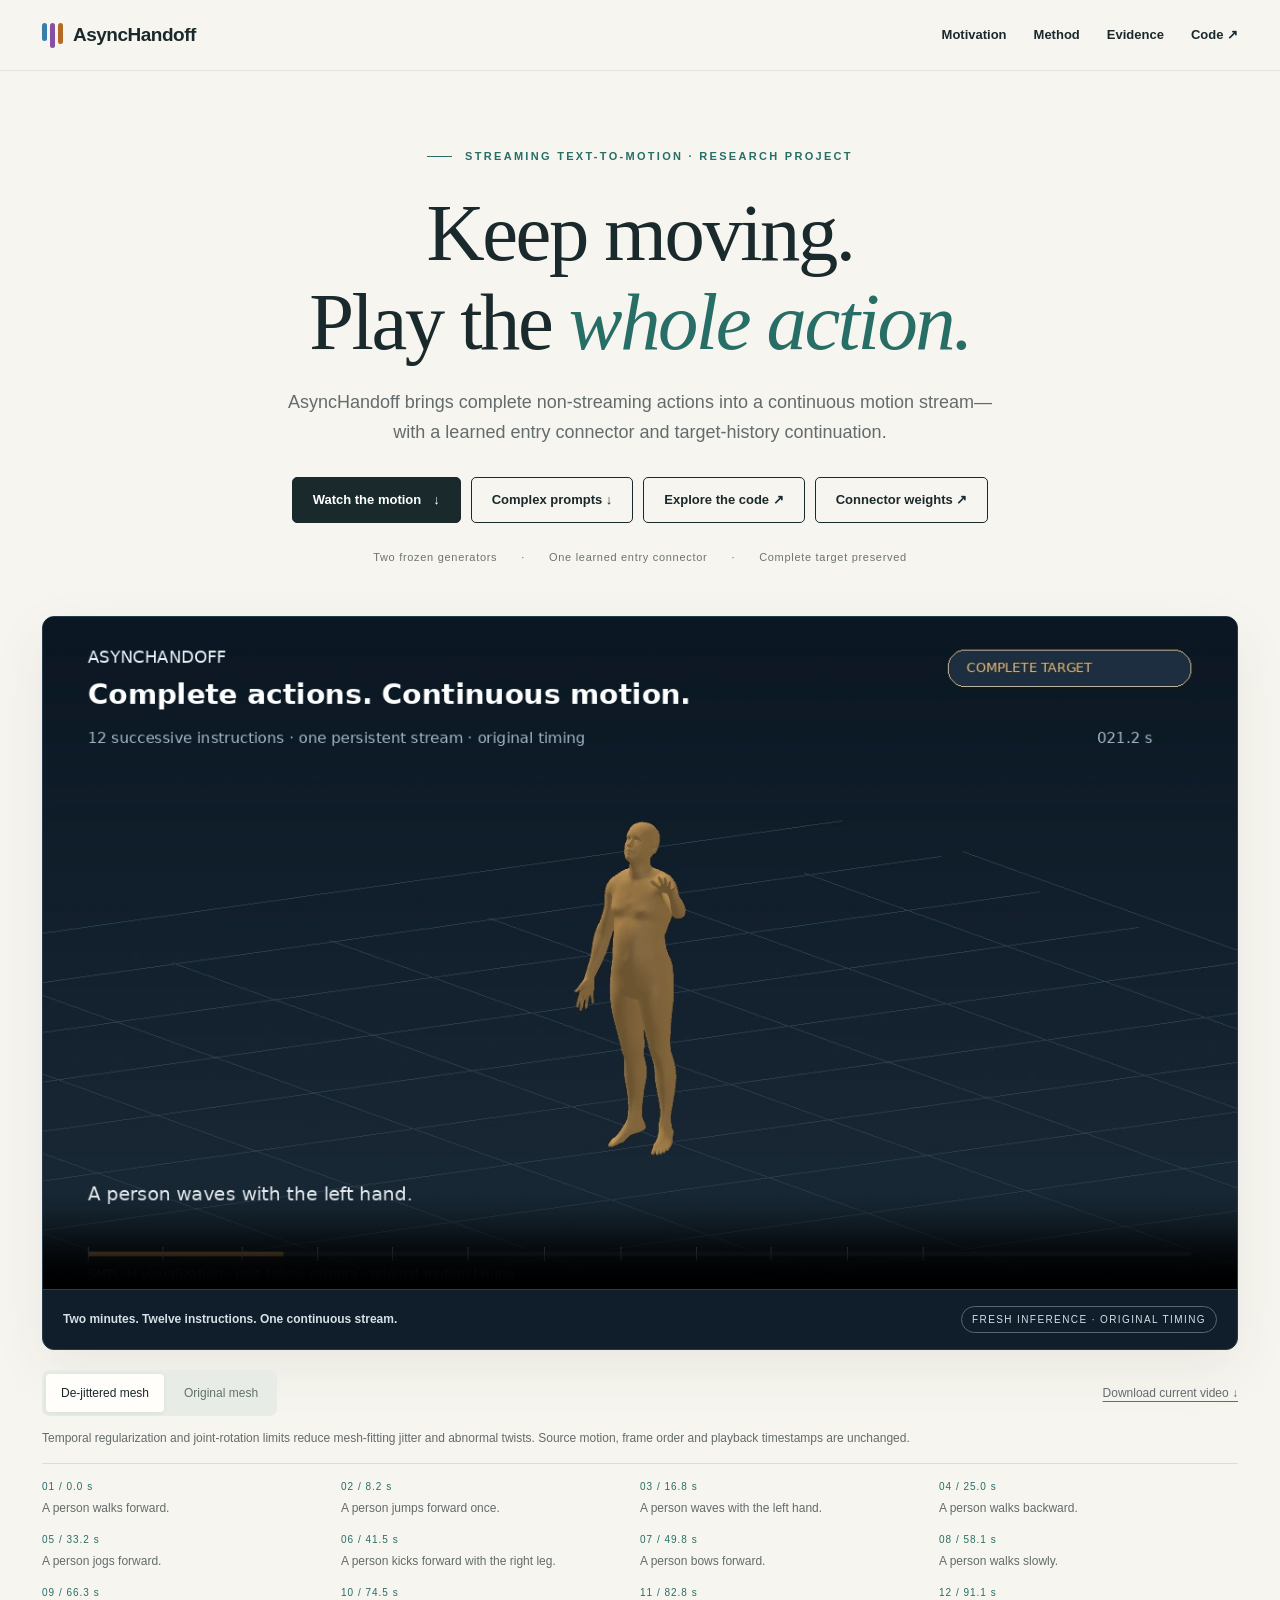
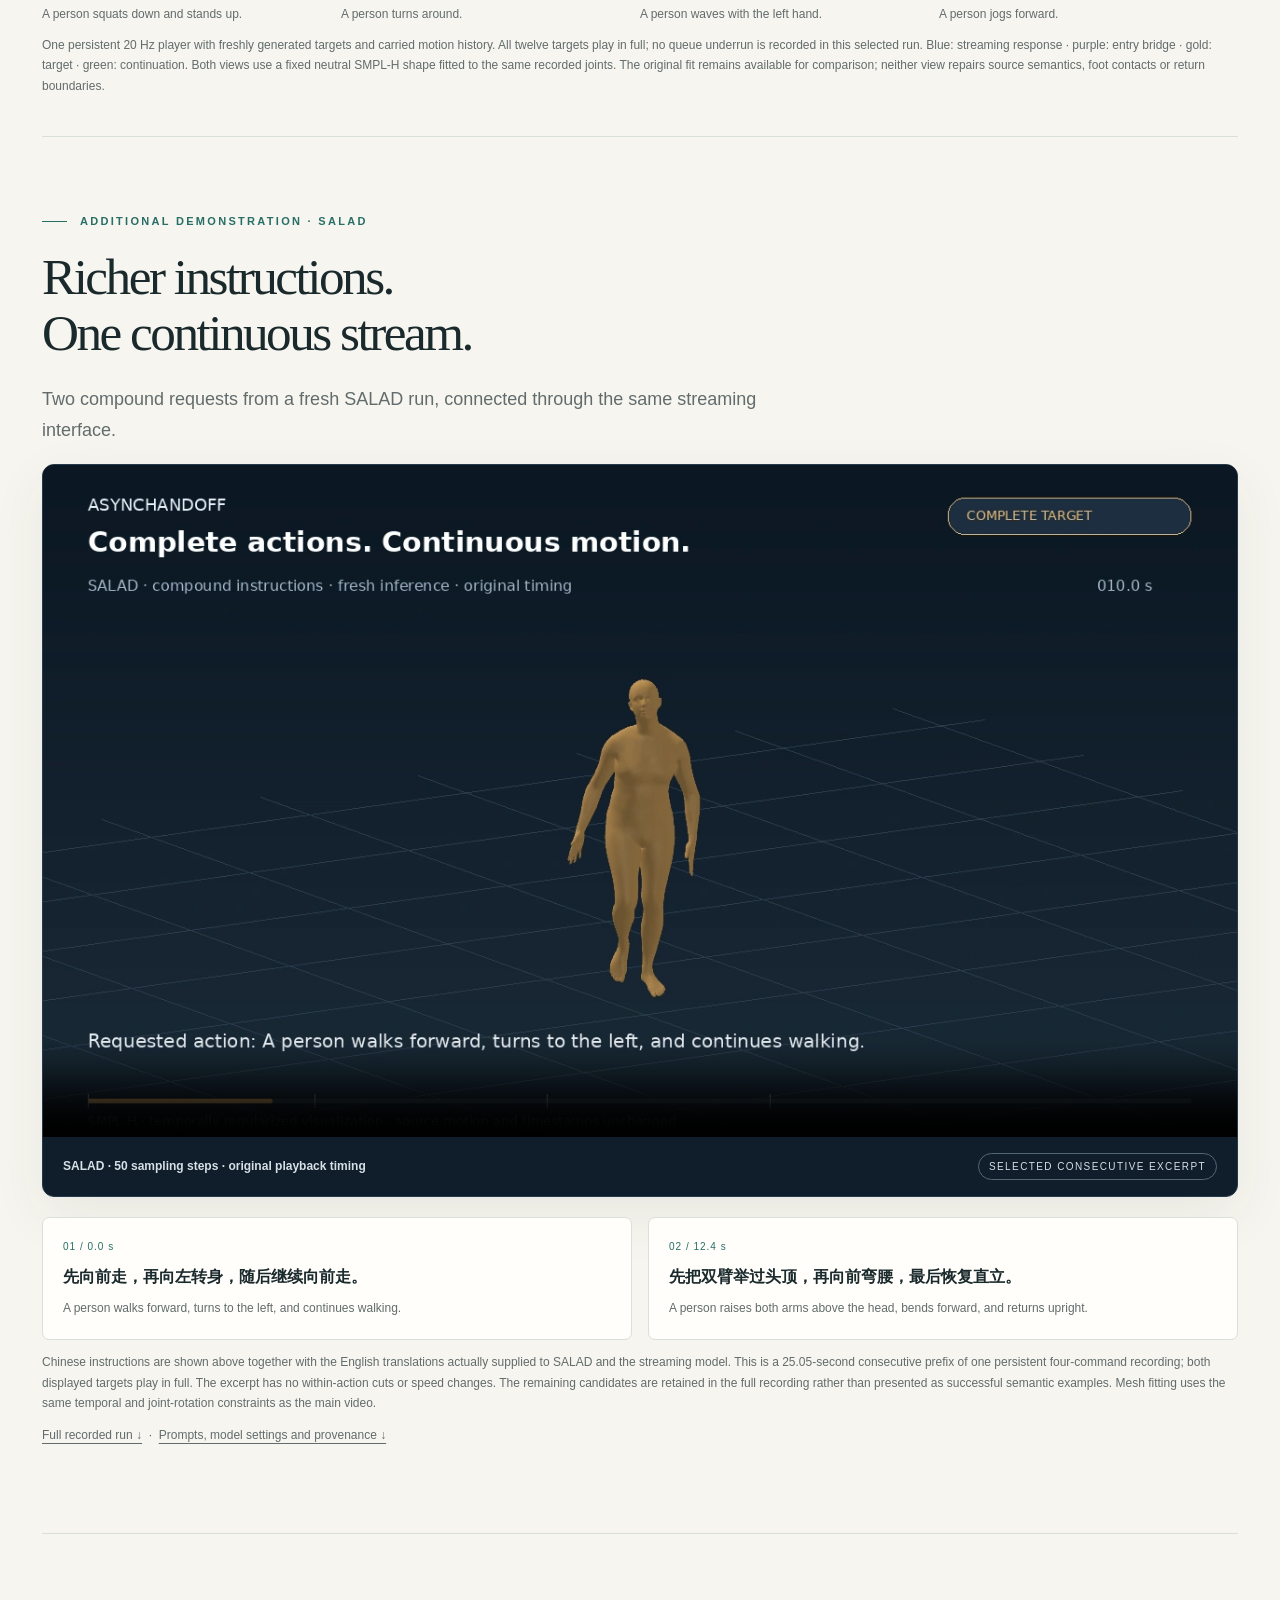
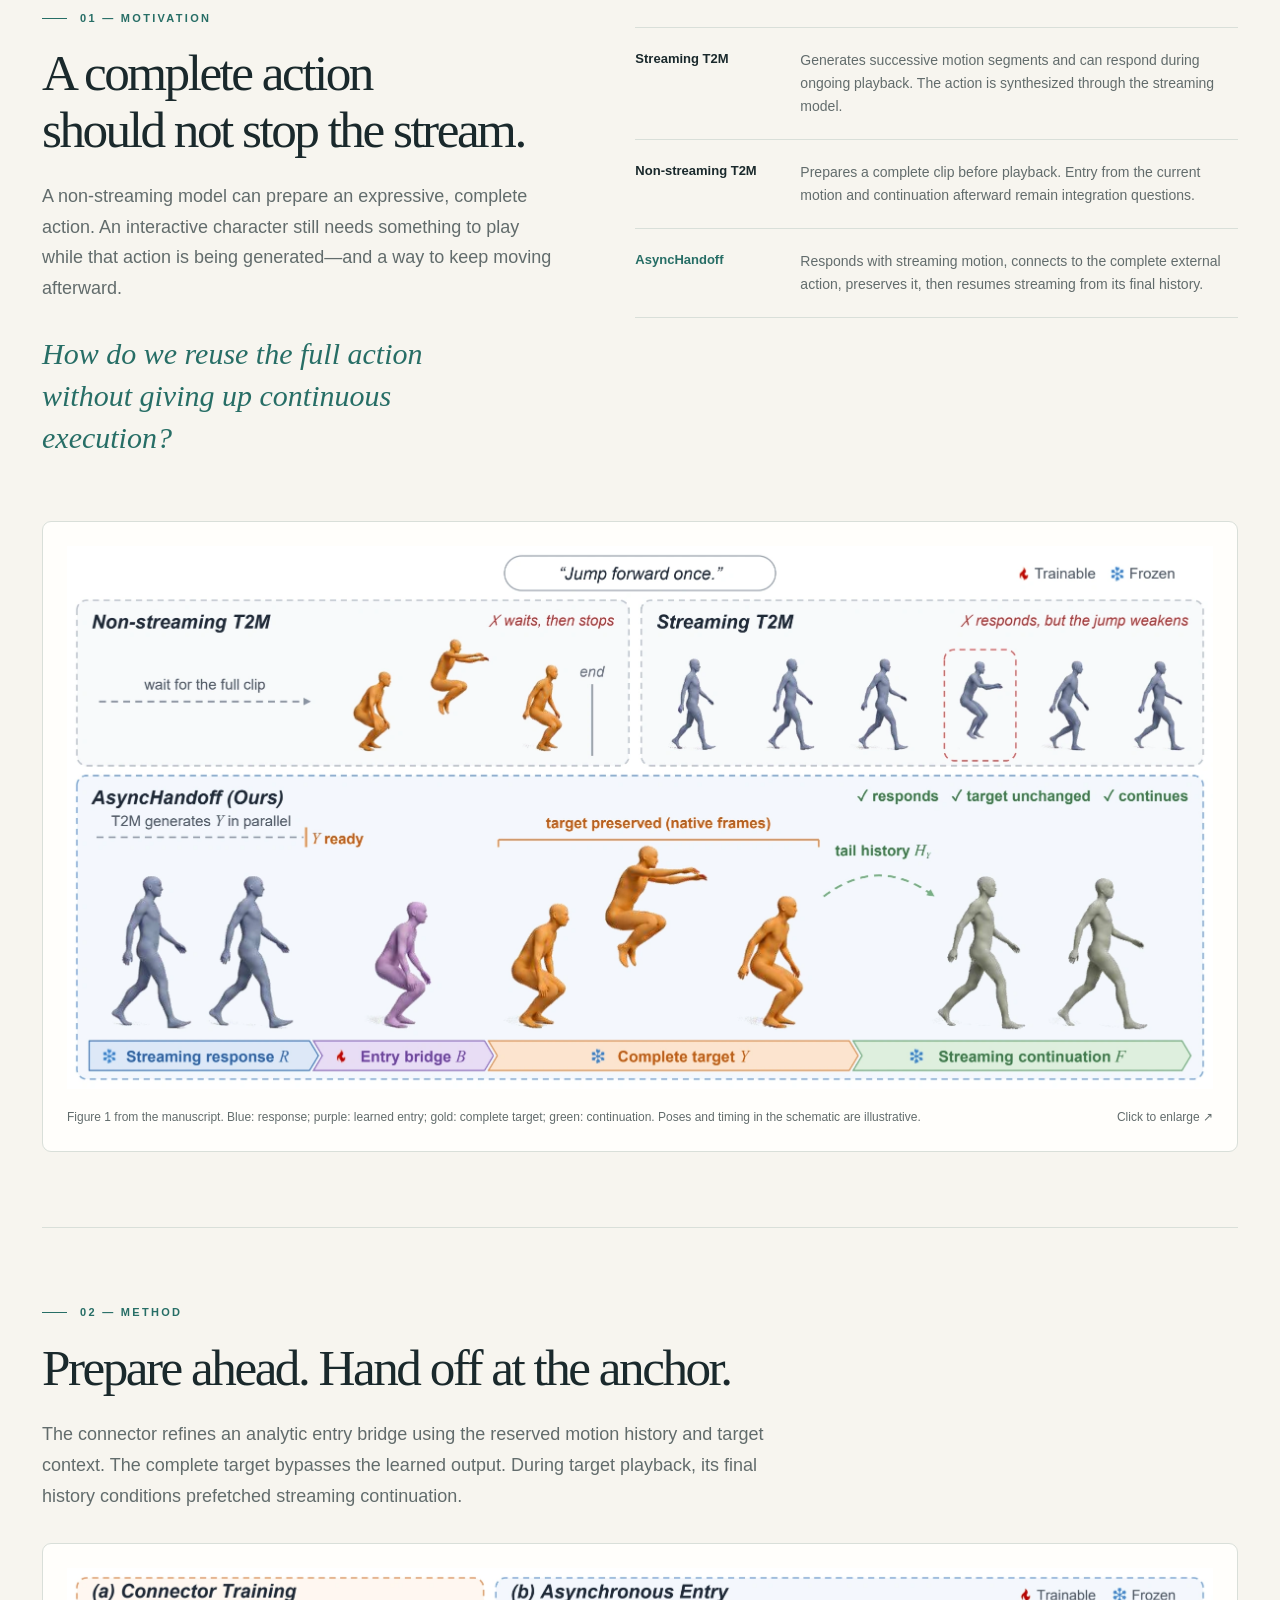
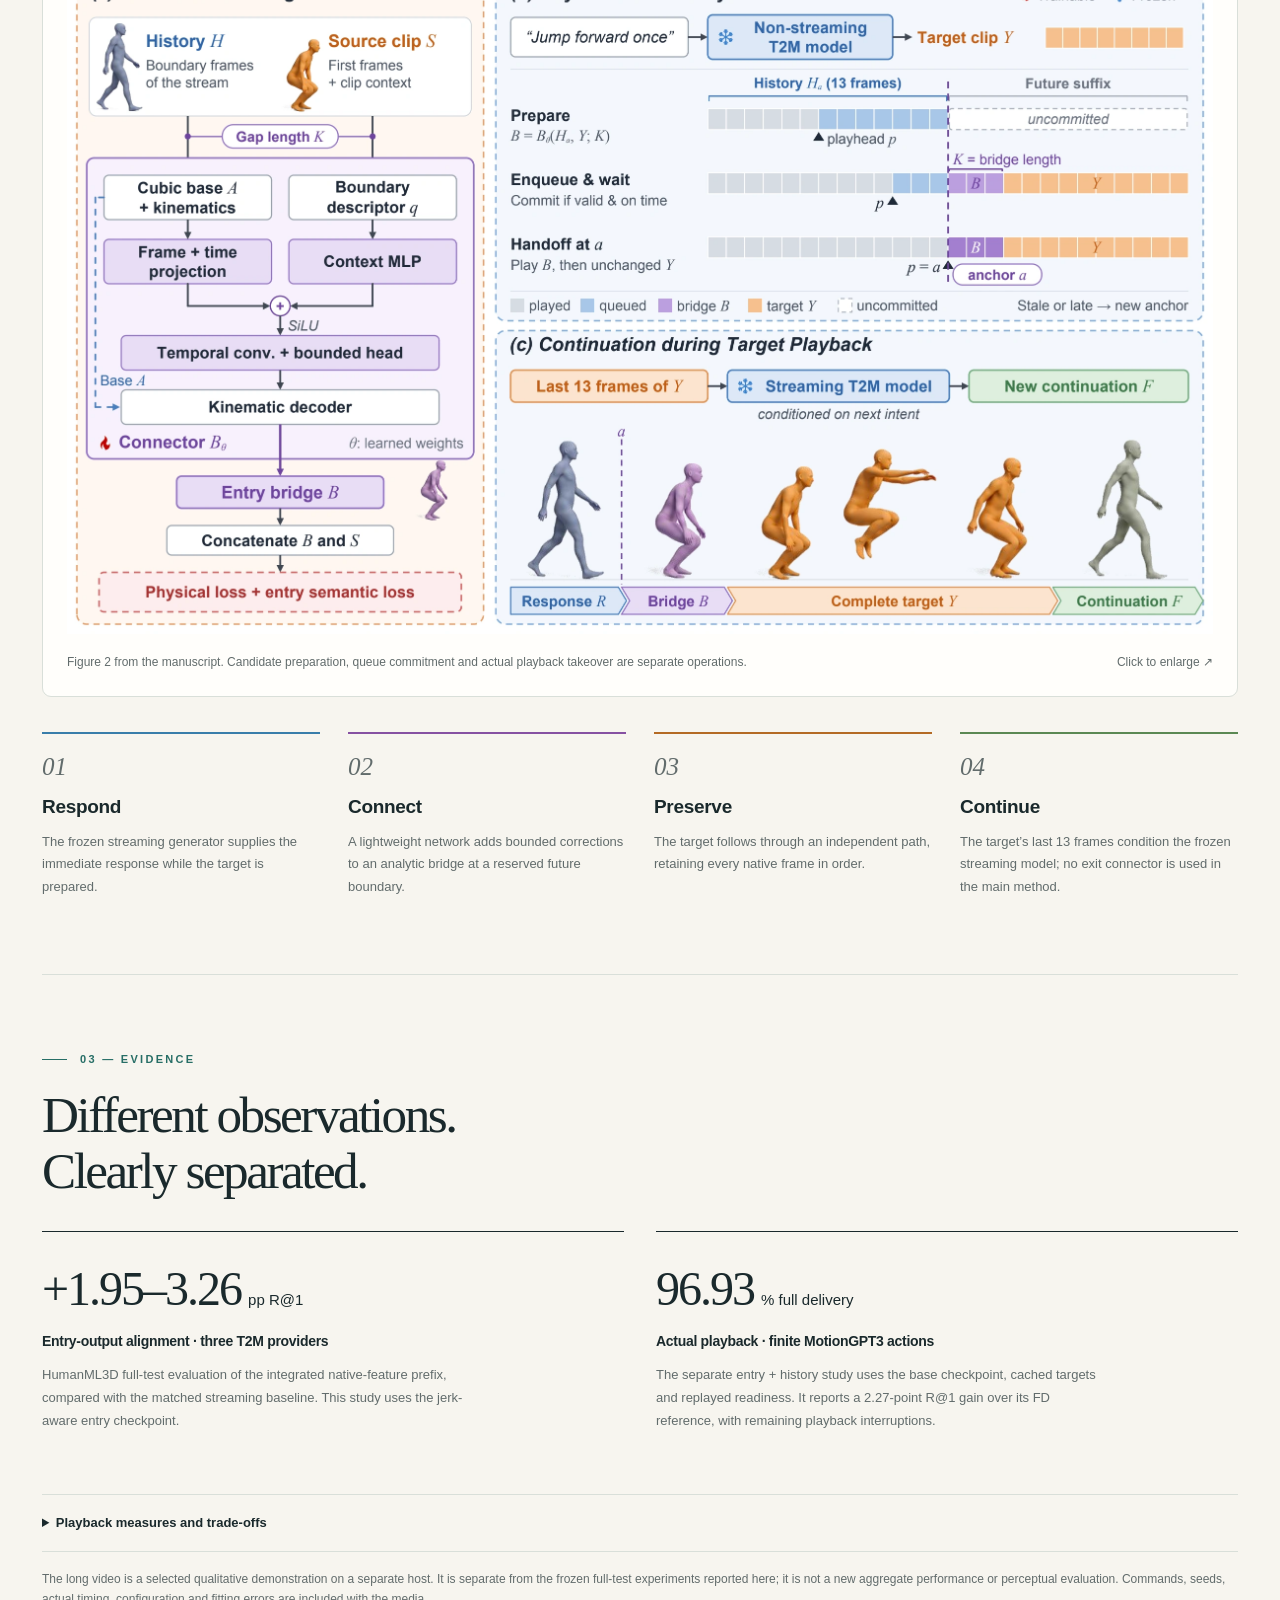
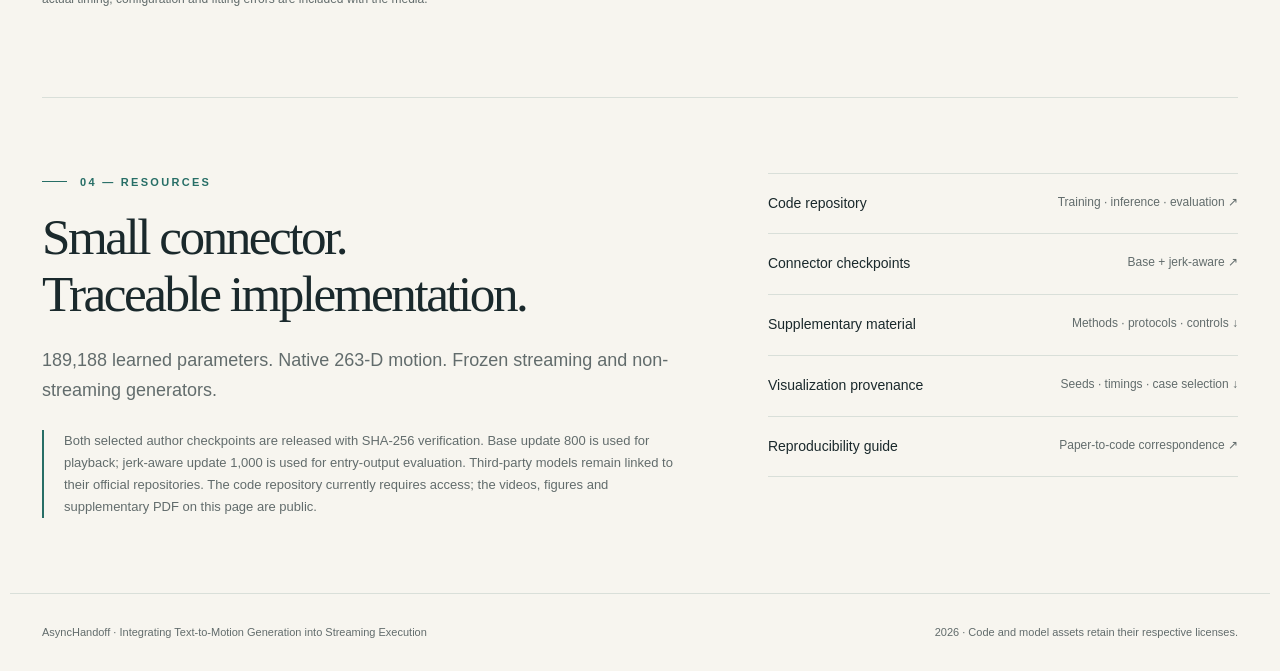
==== commit adf3bf4f: "Show curated compound Chinese instructions with actual English inputs" ====
--- a/AsyncHandoff/index.html
+++ b/AsyncHandoff/index.html
@@ -8,13 +8,15 @@
 <style>
 :root{--bg:#f7f5ef;--paper:#fffefb;--ink:#1a292c;--muted:#626c6c;--line:#d9dfd9;--blue:#397daa;--purple:#8651a2;--gold:#b46a24;--green:#5b8853;--teal:#276e66}*{box-sizing:border-box}html{scroll-behavior:smooth;scroll-padding-top:92px}body{margin:0;background:var(--bg);color:var(--ink);font:16px/1.7 -apple-system,BlinkMacSystemFont,'Segoe UI',sans-serif}a{color:inherit;text-underline-offset:4px}button{font:inherit;cursor:pointer}button:focus-visible,a:focus-visible,input:focus-visible{outline:3px solid #397daa;outline-offset:5px}nav{position:sticky;top:0;z-index:10;border-bottom:1px solid #e1e4de;background:#f7f5eff2;backdrop-filter:blur(16px)}.nav{max-width:1260px;margin:auto;padding:19px 32px;display:flex;align-items:center;justify-content:space-between;gap:24px}.brand{font-size:19px;font-weight:750;text-decoration:none;letter-spacing:-.5px}.mark{display:inline-flex;gap:3px;margin-right:10px;vertical-align:middle}.mark i{width:5px;height:18px;border-radius:3px;background:var(--blue)}.mark i:nth-child(2){height:25px;background:var(--purple)}.mark i:nth-child(3){height:21px;background:var(--gold)}.navlinks{display:flex;gap:27px;font-size:13px;font-weight:600}.navlinks a{text-decoration:none}.navlinks a:hover{color:var(--teal)}main{max-width:1260px;margin:auto;padding:0 32px}.hero{text-align:center;padding:76px 0 38px}.eyebrow{font-size:11px;letter-spacing:2.3px;font-weight:750;text-transform:uppercase;color:var(--teal);display:flex;align-items:center;gap:13px}.hero .eyebrow{justify-content:center}.eyebrow:before{content:'';width:25px;height:1px;background:currentColor}h1,h2{font-family:Georgia,'Times New Roman',serif;font-weight:400;letter-spacing:-2.5px;line-height:1.1}h1{font-size:clamp(50px,6.3vw,86px);margin:23px 0 22px}h1 em{font-style:italic;color:var(--teal)}.subhead{font-size:18px;line-height:1.65;max-width:730px;margin:0 auto;color:var(--muted)}.actions{display:flex;justify-content:center;gap:10px;margin-top:29px;flex-wrap:wrap}.button{display:inline-flex;justify-content:center;align-items:center;gap:12px;min-height:46px;padding:10px 20px;border:1px solid var(--ink);border-radius:5px;text-decoration:none;font-size:13px;font-weight:650;background:transparent}.button.primary{background:var(--ink);color:white}.button:hover{transform:translateY(-1px);background:#e9ece6}.button.primary:hover{background:#344a48}.tags{display:flex;justify-content:center;gap:24px;flex-wrap:wrap;margin-top:25px;color:#6b7470;font-size:11px;letter-spacing:.7px}.tags span+span:before{content:'·';margin-right:24px}.showcase{margin:12px 0 40px}.stage{background:#101d2a;border-radius:12px;overflow:hidden;border:1px solid #253a4a;box-shadow:0 18px 55px #24372b12}.stage video{display:block;width:100%;aspect-ratio:16/9;object-fit:contain;background:#101d2a}.video-meta{display:flex;justify-content:space-between;gap:20px;align-items:center;padding:16px 20px;border-top:1px solid #2b3d4a;color:#d5e0e7;font-size:12px}.video-meta strong{font-weight:600}.badge{font-size:10px;letter-spacing:1.4px;text-transform:uppercase;border:1px solid #536774;padding:4px 10px;border-radius:20px;white-space:nowrap}.caption{font-size:12px;color:var(--muted);line-height:1.7;margin:12px 0}.media-tools{display:flex;align-items:center;justify-content:space-between;gap:20px;margin-top:20px}.tabs{display:flex;gap:5px;padding:4px;background:#e8ece6;border-radius:7px}.tabs button{border:0;background:transparent;color:#63716b;font-size:12px;padding:9px 15px;border-radius:4px}.tabs button[aria-pressed=true]{background:var(--paper);box-shadow:0 1px 5px #22312912;color:var(--ink)}.download{font-size:12px;color:var(--muted)}.chapters{display:grid;grid-template-columns:repeat(4,1fr);margin-top:14px;border-top:1px solid var(--line)}.chapter{background:none;border:0;text-align:left;padding:15px 12px 0 0;color:var(--muted);font-size:12px;line-height:1.5}.chapter[aria-current=true]{color:var(--teal);font-weight:650}.chapter span{display:block;font-size:10px;color:var(--teal);letter-spacing:1px;margin-bottom:5px}.chapter:hover{color:var(--ink)}.section{padding:75px 0;border-top:1px solid var(--line)}h2{font-size:clamp(36px,4vw,52px);margin:18px 0 23px}h3{font-size:19px;letter-spacing:-.3px;line-height:1.4;margin:0 0 10px}.lead{font-size:18px;color:var(--muted);max-width:770px}.split{display:grid;grid-template-columns:.92fr 1.08fr;gap:80px;align-items:start}.question{font:italic 30px/1.4 Georgia,serif;margin-top:30px;color:var(--teal);max-width:460px}.comparison{border-top:1px solid var(--line);margin-top:18px}.compare-row{display:grid;grid-template-columns:145px 1fr;gap:20px;padding:21px 0;border-bottom:1px solid var(--line)}.compare-row strong{font-size:13px;line-height:1.6}.compare-row p{margin:0;font-size:14px;color:var(--muted);line-height:1.65}.compare-row:last-child strong{color:var(--teal)}.figure{margin:32px 0 0;padding:24px;background:var(--paper);border:1px solid var(--line);border-radius:9px}.figure img{display:block;width:100%;height:auto}.figure button{display:block;border:0;background:none;padding:0;width:100%;cursor:zoom-in}.figcaption{font-size:12px;color:var(--muted);margin-top:18px;display:flex;gap:25px;justify-content:space-between}.steps{display:grid;grid-template-columns:repeat(4,1fr);margin-top:35px;gap:28px}.step{padding-top:19px;border-top:2px solid var(--blue)}.step:nth-child(2){border-color:var(--purple)}.step:nth-child(3){border-color:var(--gold)}.step:nth-child(4){border-color:var(--green)}.step span{font:italic 25px Georgia,serif;color:var(--muted);display:block;margin-bottom:13px}.step p{font-size:13px;color:var(--muted);line-height:1.75;margin:0}.evidence{display:grid;grid-template-columns:1fr 1fr;gap:32px;margin-top:32px}.measure{padding:28px 0;border-top:1px solid var(--ink)}.measure .number{font:48px/1.2 Georgia,serif;letter-spacing:-2px}.measure .number small{font:15px -apple-system,sans-serif;letter-spacing:0;margin-left:7px}.measure h3{font-size:14px;margin:14px 0 9px}.measure p{font-size:13px;color:var(--muted);max-width:440px;line-height:1.75}details{margin-top:20px;border-top:1px solid var(--line);border-bottom:1px solid var(--line);padding:17px 0}summary{cursor:pointer;font-weight:600;font-size:13px}table{width:100%;border-collapse:collapse;font-size:12px;margin-top:20px;text-align:left}th,td{padding:13px 12px;border-bottom:1px solid var(--line)}th{font-weight:600}td{color:var(--muted)}.resources{display:grid;grid-template-columns:1.15fr .85fr;gap:90px}.resource-links{border-top:1px solid var(--line)}.resource-links a{display:flex;justify-content:space-between;padding:18px 0;text-decoration:none;border-bottom:1px solid var(--line);font-size:14px}.resource-links a:hover{color:var(--teal)}.resource-links span{font-size:12px;color:var(--muted)}.scope{border-left:2px solid var(--teal);padding-left:20px;margin-top:24px;font-size:13px;color:var(--muted)}footer{border-top:1px solid var(--line);padding:29px 32px;max-width:1260px;margin:auto;display:flex;justify-content:space-between;gap:20px;font-size:11px;color:var(--muted)}dialog{width:min(96vw,1500px);padding:15px;border:0;border-radius:8px;background:var(--paper)}dialog::backdrop{background:#0a1a22c9;backdrop-filter:blur(6px)}dialog img{width:100%;display:block}dialog button{position:absolute;right:20px;top:20px;background:#fff;border:1px solid #ccc;border-radius:50%;width:35px;height:35px}.disclosure{font-size:12px;color:var(--muted);margin-top:17px}.notice{font-size:12px;color:#6d766f;line-height:1.7}.light{color:var(--muted)}@media(max-width:800px){main{padding:0 20px}.nav{padding:16px 20px}.navlinks{gap:15px}.navlinks a:nth-child(3){display:none}.hero{padding-top:52px}h1{letter-spacing:-1.7px}.split,.resources{grid-template-columns:1fr;gap:26px}.steps{grid-template-columns:1fr 1fr;gap:25px}.section{padding:48px 0}.figure{padding:12px}.evidence{gap:25px}.media-tools{flex-direction:column;align-items:flex-start}.chapters{grid-template-columns:1fr 1fr}.video-meta{padding:12px;align-items:flex-start}.video-meta .badge{display:none}.comparison{margin-top:0}.tags{gap:12px}.tags span+span:before{margin-right:12px}.figcaption{display:block}.measure .number{font-size:37px}table{font-size:10px}th,td{padding:10px 4px}footer{flex-direction:column}.subhead{font-size:16px}.tabs button{padding:8px 10px}.compare-row{grid-template-columns:120px 1fr;gap:12px}}
 @media(prefers-reduced-motion:reduce){html{scroll-behavior:auto}*{transition:none!important}}
+.compound-cues{display:grid;grid-template-columns:1fr 1fr;gap:16px;margin-top:20px}.compound-cue{border:1px solid var(--line);border-radius:7px;background:var(--paper);padding:20px;text-align:left;color:var(--ink)}.compound-cue:hover{border-color:var(--teal)}.compound-cue span,.compound-cue strong,.compound-cue small{display:block}.compound-cue span{font-size:10px;letter-spacing:1px;color:var(--teal);margin-bottom:8px}.compound-cue strong{font-size:16px;font-weight:600;line-height:1.7}.compound-cue small{font-size:12px;line-height:1.65;color:var(--muted);margin-top:9px}@media(max-width:800px){.compound-cues{grid-template-columns:1fr}.compound-cue{padding:16px}}
 </style>
 </head>
 <body>
 <nav aria-label="Main navigation"><div class="nav"><a class="brand" href="#top"><span class="mark" aria-hidden="true"><i></i><i></i><i></i></span>AsyncHandoff</a><div class="navlinks"><a href="#motivation">Motivation</a><a href="#method">Method</a><a href="#evidence">Evidence</a><a href="https://github.com/luomingshuang/Asynchandoff-2026-streaming-t2m">Code ↗</a></div></div></nav>
 <main id="top">
-<header class="hero"><div class="eyebrow">Streaming text-to-motion · Research project</div><h1>Keep moving.<br>Play the <em>whole action.</em></h1><p class="subhead">AsyncHandoff brings complete non-streaming actions into a continuous motion stream—with a learned entry connector and target-history continuation.</p><div class="actions"><a class="button primary" href="#showcase">Watch the motion <span>↓</span></a><a class="button" href="https://github.com/luomingshuang/Asynchandoff-2026-streaming-t2m">Explore the code ↗</a><a class="button" href="https://github.com/luomingshuang/Asynchandoff-2026-streaming-t2m/tree/main/checkpoints">Connector weights ↗</a></div><div class="tags"><span>Two frozen generators</span><span>One learned entry connector</span><span>Complete target preserved</span></div></header>
+<header class="hero"><div class="eyebrow">Streaming text-to-motion · Research project</div><h1>Keep moving.<br>Play the <em>whole action.</em></h1><p class="subhead">AsyncHandoff brings complete non-streaming actions into a continuous motion stream—with a learned entry connector and target-history continuation.</p><div class="actions"><a class="button primary" href="#showcase">Watch the motion <span>↓</span></a><a class="button" href="#compound">Complex prompts ↓</a><a class="button" href="https://github.com/luomingshuang/Asynchandoff-2026-streaming-t2m">Explore the code ↗</a><a class="button" href="https://github.com/luomingshuang/Asynchandoff-2026-streaming-t2m/tree/main/checkpoints">Connector weights ↗</a></div><div class="tags"><span>Two frozen generators</span><span>One learned entry connector</span><span>Complete target preserved</span></div></header>
 <section class="showcase" id="showcase" aria-label="Two-minute continuous multi-instruction demonstration"><div class="stage"><video id="demo" controls muted loop playsinline preload="metadata" poster="assets/two-minute-continuous-poster.webp" aria-label="Twelve successive instructions on one continuous player"><source src="assets/two-minute-stable-anatomy.mp4" type="video/mp4"></video><div class="video-meta"><strong>Two minutes. Twelve instructions. One continuous stream.</strong><span class="badge">Fresh inference · original timing</span></div></div><div class="media-tools"><div class="tabs" role="group" aria-label="Mesh visualization"><button type="button" data-video="two-minute-stable-anatomy.mp4" aria-pressed="true">De-jittered mesh</button><button type="button" data-video="two-minute-continuous.mp4" aria-pressed="false">Original mesh</button></div><a id="video-download" class="download" href="assets/two-minute-stable-anatomy.mp4" download>Download current video ↓</a></div><p id="fit-note" class="caption" aria-live="polite">Temporal regularization and joint-rotation limits reduce mesh-fitting jitter and abnormal twists. Source motion, frame order and playback timestamps are unchanged.</p><div class="chapters" id="chapters"></div><p class="caption">One persistent 20 Hz player with freshly generated targets and carried motion history. All twelve targets play in full; no queue underrun is recorded in this selected run. Blue: streaming response · purple: entry bridge · gold: target · green: continuation. Both views use a fixed neutral SMPL-H shape fitted to the same recorded joints. The original fit remains available for comparison; neither view repairs source semantics, foot contacts or return boundaries.</p></section>
+<section class="section" id="compound" aria-label="Selected compound Chinese-instruction cases"><div class="eyebrow">Additional demonstration · SALAD</div><h2>Richer instructions.<br>One continuous stream.</h2><p class="lead">Two compound requests from a fresh SALAD run, connected through the same streaming interface.</p><div class="stage"><video id="compound-demo" controls muted loop playsinline preload="metadata" poster="assets/compound-chinese-salad-poster.webp" aria-label="Two consecutive compound instructions, using English translations of Chinese prompts"><source src="assets/compound-chinese-selected.mp4" type="video/mp4"></video><div class="video-meta"><strong>SALAD · 50 sampling steps · original playback timing</strong><span class="badge">Selected consecutive excerpt</span></div></div><div class="compound-cues"><button class="compound-cue" type="button" data-cue="0.000256"><span>01 / 0.0 s</span><strong lang="zh">先向前走，再向左转身，随后继续向前走。</strong><small>A person walks forward, turns to the left, and continues walking.</small></button><button class="compound-cue" type="button" data-cue="12.390079"><span>02 / 12.4 s</span><strong lang="zh">先把双臂举过头顶，再向前弯腰，最后恢复直立。</strong><small>A person raises both arms above the head, bends forward, and returns upright.</small></button></div><p class="caption">Chinese instructions are shown above together with the English translations actually supplied to SALAD and the streaming model. This is a 25.05-second consecutive prefix of one persistent four-command recording; both displayed targets play in full. The excerpt has no within-action cuts or speed changes. The remaining candidates are retained in the full recording rather than presented as successful semantic examples. Mesh fitting uses the same temporal and joint-rotation constraints as the main video.</p><p class="caption"><a href="assets/compound-chinese-salad.mp4">Full recorded run ↓</a> &nbsp;·&nbsp; <a href="assets/compound-provenance.json">Prompts, model settings and provenance ↓</a></p></section>
 <section class="section" id="motivation"><div class="split"><div><div class="eyebrow">01 — Motivation</div><h2>A complete action<br>should not stop the stream.</h2><p class="lead">A non-streaming model can prepare an expressive, complete action. An interactive character still needs something to play while that action is being generated—and a way to keep moving afterward.</p><p class="question">How do we reuse the full action without giving up continuous execution?</p></div><div class="comparison"><div class="compare-row"><strong>Streaming T2M</strong><p>Generates successive motion segments and can respond during ongoing playback. The action is synthesized through the streaming model.</p></div><div class="compare-row"><strong>Non-streaming T2M</strong><p>Prepares a complete clip before playback. Entry from the current motion and continuation afterward remain integration questions.</p></div><div class="compare-row"><strong>AsyncHandoff</strong><p>Responds with streaming motion, connects to the complete external action, preserves it, then resumes streaming from its final history.</p></div></div></div><figure class="figure"><button data-zoom="assets/motivation.webp" aria-label="Enlarge the paper comparison figure"><img src="assets/motivation.webp" alt="Paper comparison of non-streaming generation, streaming generation and AsyncHandoff" loading="lazy"></button><figcaption class="figcaption"><span>Figure 1 from the manuscript. Blue: response; purple: learned entry; gold: complete target; green: continuation. Poses and timing in the schematic are illustrative.</span><span>Click to enlarge ↗</span></figcaption></figure></section>
 <section class="section" id="method"><div class="eyebrow">02 — Method</div><h2>Prepare ahead. Hand off at the anchor.</h2><p class="lead">The connector refines an analytic entry bridge using the reserved motion history and target context. The complete target bypasses the learned output. During target playback, its final history conditions prefetched streaming continuation.</p><figure class="figure"><button data-zoom="assets/framework.webp" aria-label="Enlarge the full method framework"><img src="assets/framework.webp" alt="AsyncHandoff framework: connector training, asynchronous entry at a future queue boundary, and history-conditioned continuation" loading="lazy"></button><figcaption class="figcaption"><span>Figure 2 from the manuscript. Candidate preparation, queue commitment and actual playback takeover are separate operations.</span><span>Click to enlarge ↗</span></figcaption></figure><div class="steps"><article class="step"><span>01</span><h3>Respond</h3><p>The frozen streaming generator supplies the immediate response while the target is prepared.</p></article><article class="step"><span>02</span><h3>Connect</h3><p>A lightweight network adds bounded corrections to an analytic bridge at a reserved future boundary.</p></article><article class="step"><span>03</span><h3>Preserve</h3><p>The target follows through an independent path, retaining every native frame in order.</p></article><article class="step"><span>04</span><h3>Continue</h3><p>The target’s last 13 frames condition the frozen streaming model; no exit connector is used in the main method.</p></article></div></section>
 <section class="section" id="evidence"><div class="eyebrow">03 — Evidence</div><h2>Different observations.<br>Clearly separated.</h2><div class="evidence"><article class="measure"><div class="number">+1.95–3.26<small>pp R@1</small></div><h3>Entry-output alignment · three T2M providers</h3><p>HumanML3D full-test evaluation of the integrated native-feature prefix, compared with the matched streaming baseline. This study uses the jerk-aware entry checkpoint.</p></article><article class="measure"><div class="number">96.93<small>% full delivery</small></div><h3>Actual playback · finite MotionGPT3 actions</h3><p>The separate entry + history study uses the base checkpoint, cached targets and replayed readiness. It reports a 2.27-point R@1 gain over its FD reference, with remaining playback interruptions.</p></article></div><details><summary>Playback measures and trade-offs</summary><table><thead><tr><th>Configuration</th><th>R@1</th><th>Full delivery</th><th>Unserved s/ep.</th><th>Jerk</th><th>Slide m/s</th></tr></thead><tbody><tr><td>Entry + history</td><td>0.4046</td><td>96.93%</td><td>0.958</td><td>312.13</td><td>0.1635</td></tr><tr><td>Learned dual-end control</td><td>0.4046</td><td>96.91%</td><td>0.957</td><td>275.70</td><td>0.1541</td></tr></tbody></table><p class="notice">Recorded base-checkpoint playback runs, 4,370 episodes; retrieval uses 4,352 cases in complete 32-way pools. Jerk is the cohort mean of per-episode P95 joint jerk in m/s³. Semantic alignment, delivery, frame supply and kinematic cost are separate properties. Negative and mixed outcomes are retained.</p></details><p class="disclosure">The long video is a selected qualitative demonstration on a separate host. It is separate from the frozen full-test experiments reported here; it is not a new aggregate performance or perceptual evaluation. Commands, seeds, actual timing, configuration and fitting errors are included with the media.</p></section>
@@ -38,6 +40,7 @@
 
 fetch('assets/media-provenance.json').then(r=>r.json()).then(j=>{const box=document.querySelector('#chapters');(j.commands||[]).forEach((q,i)=>{const b=document.createElement('button');b.className='chapter';const label=document.createElement('span');label.textContent=String(i+1).padStart(2,'0')+' / '+q.issued_s.toFixed(1)+' s';b.append(label,document.createTextNode(q.text));b.addEventListener('click',()=>{const seek=()=>{demo.currentTime=q.issued_s;demo.play().catch(()=>{});};if(demo.readyState)seek();else demo.addEventListener('loadedmetadata',seek,{once:true});});b.dataset.start=q.issued_s;box.append(b);});}).catch(()=>{});
 demo.addEventListener('timeupdate',()=>{const buttons=[...document.querySelectorAll('.chapter')];let active=-1;buttons.forEach((b,i)=>{if(Number(b.dataset.start)<=demo.currentTime)active=i;});buttons.forEach((b,i)=>b.setAttribute('aria-current',String(i===active)));});
+const compoundDemo=document.querySelector('#compound-demo');document.querySelectorAll('[data-cue]').forEach(b=>b.addEventListener('click',()=>{const seek=()=>{compoundDemo.currentTime=Number(b.dataset.cue);compoundDemo.play().catch(()=>{});};if(compoundDemo.readyState)seek();else compoundDemo.addEventListener('loadedmetadata',seek,{once:true});}));
 const lightbox=document.querySelector('#lightbox');document.querySelectorAll('[data-zoom]').forEach(b=>b.addEventListener('click',()=>{lightbox.querySelector('img').src=b.dataset.zoom;lightbox.showModal()}));lightbox.querySelector('button').addEventListener('click',()=>lightbox.close());lightbox.addEventListener('click',e=>{if(e.target===lightbox)lightbox.close()});
 </script>
 </body></html>
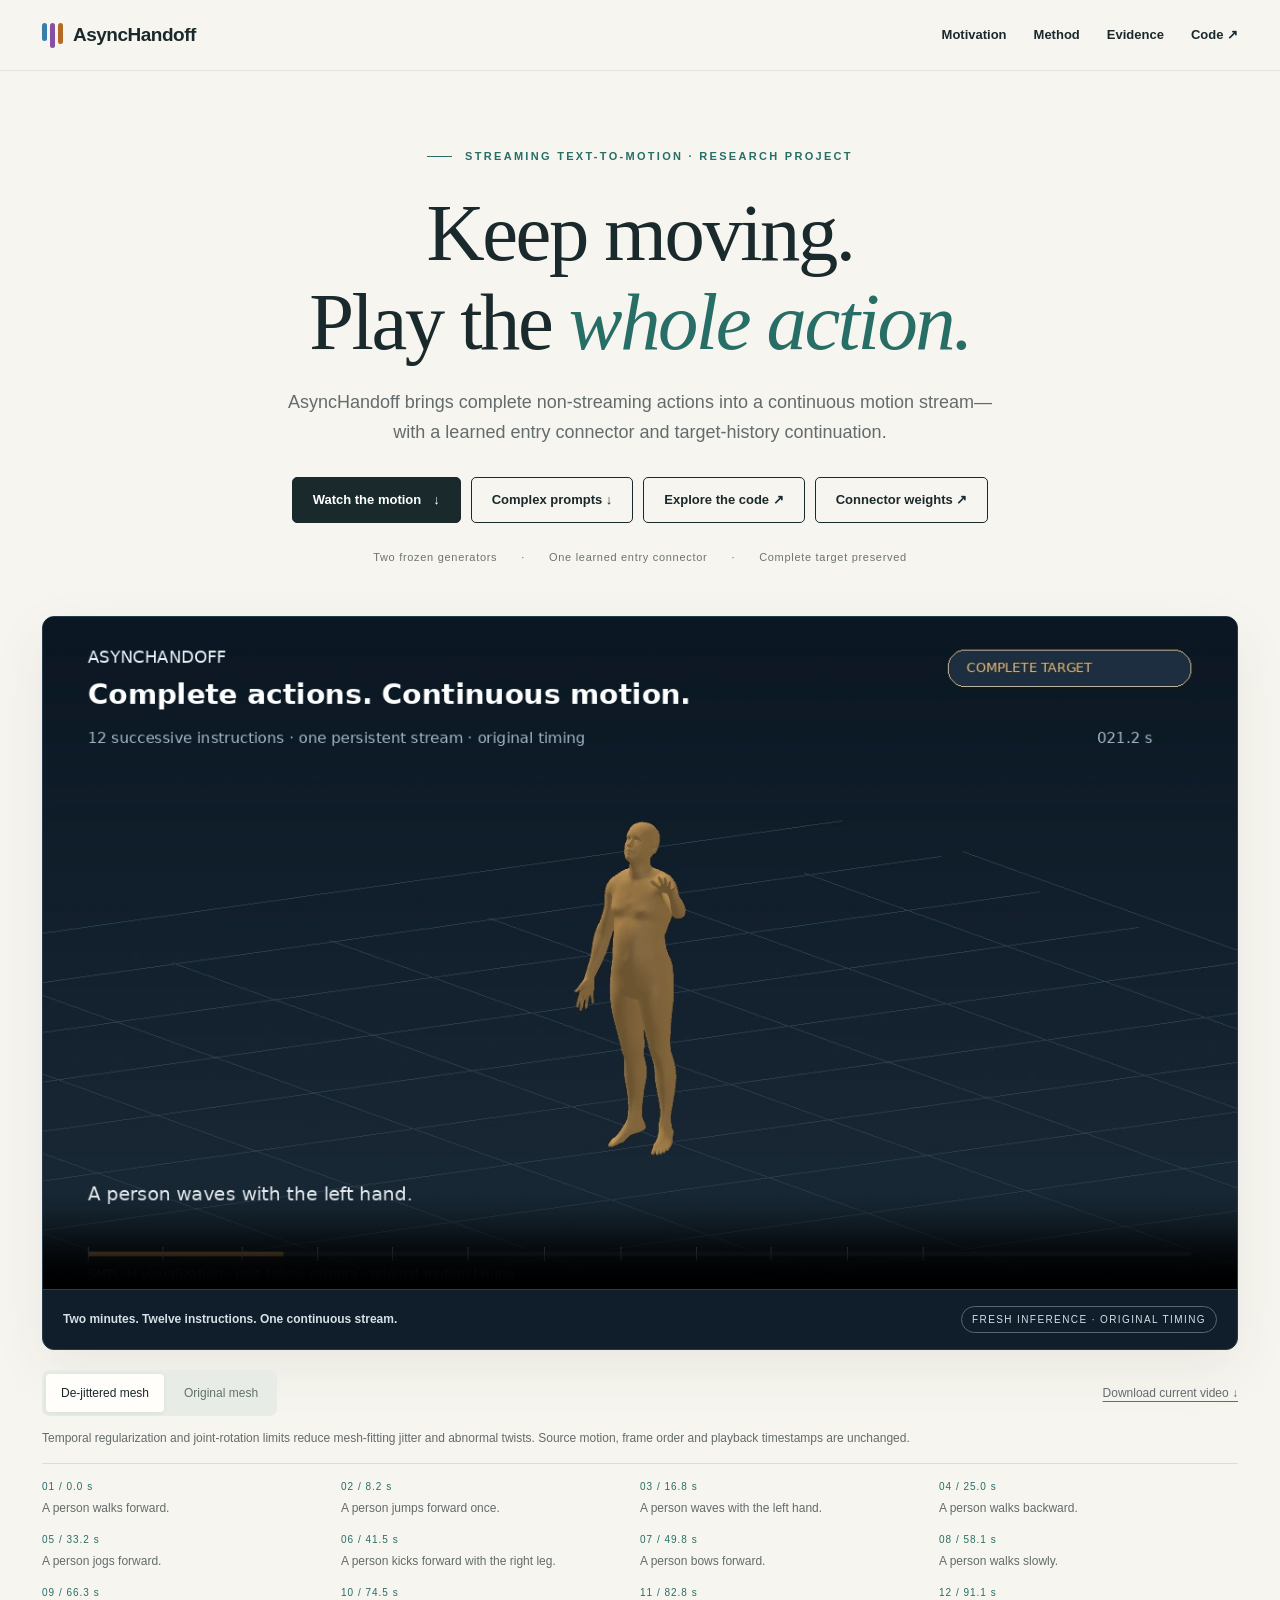
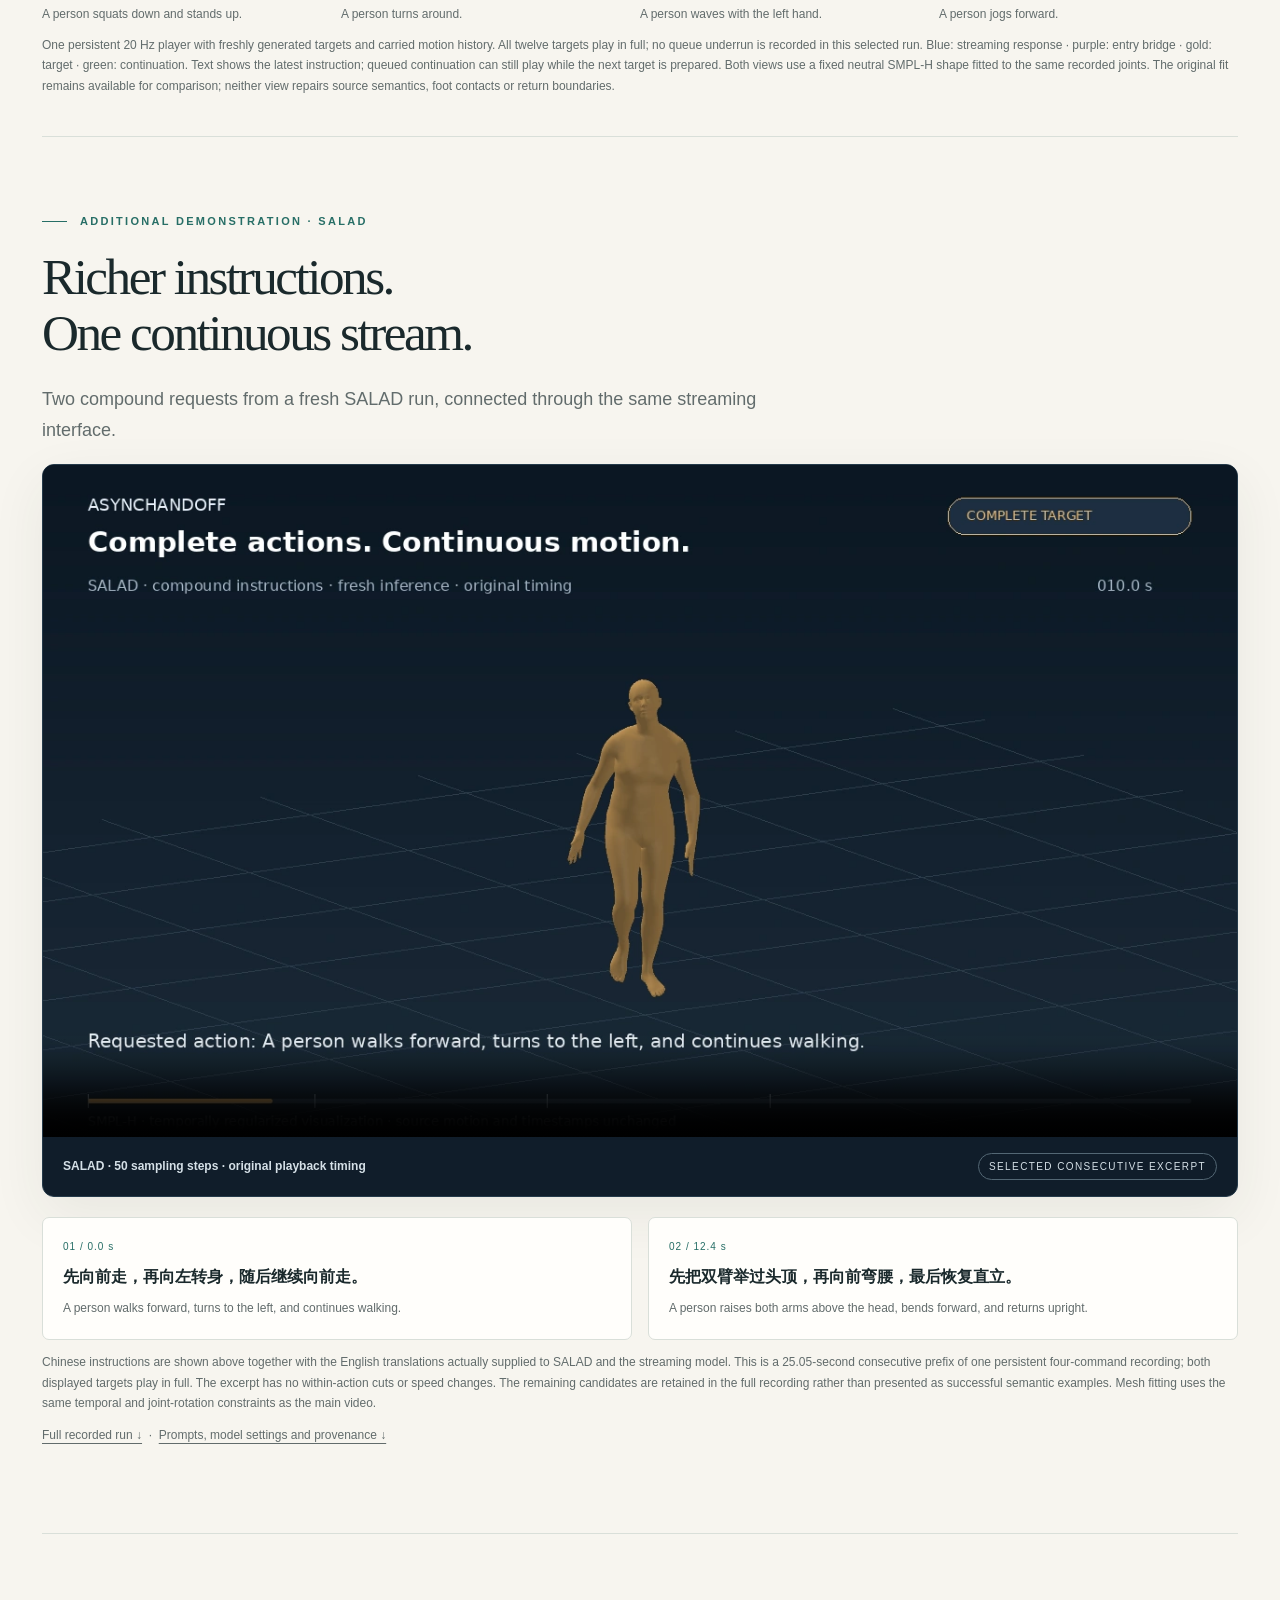
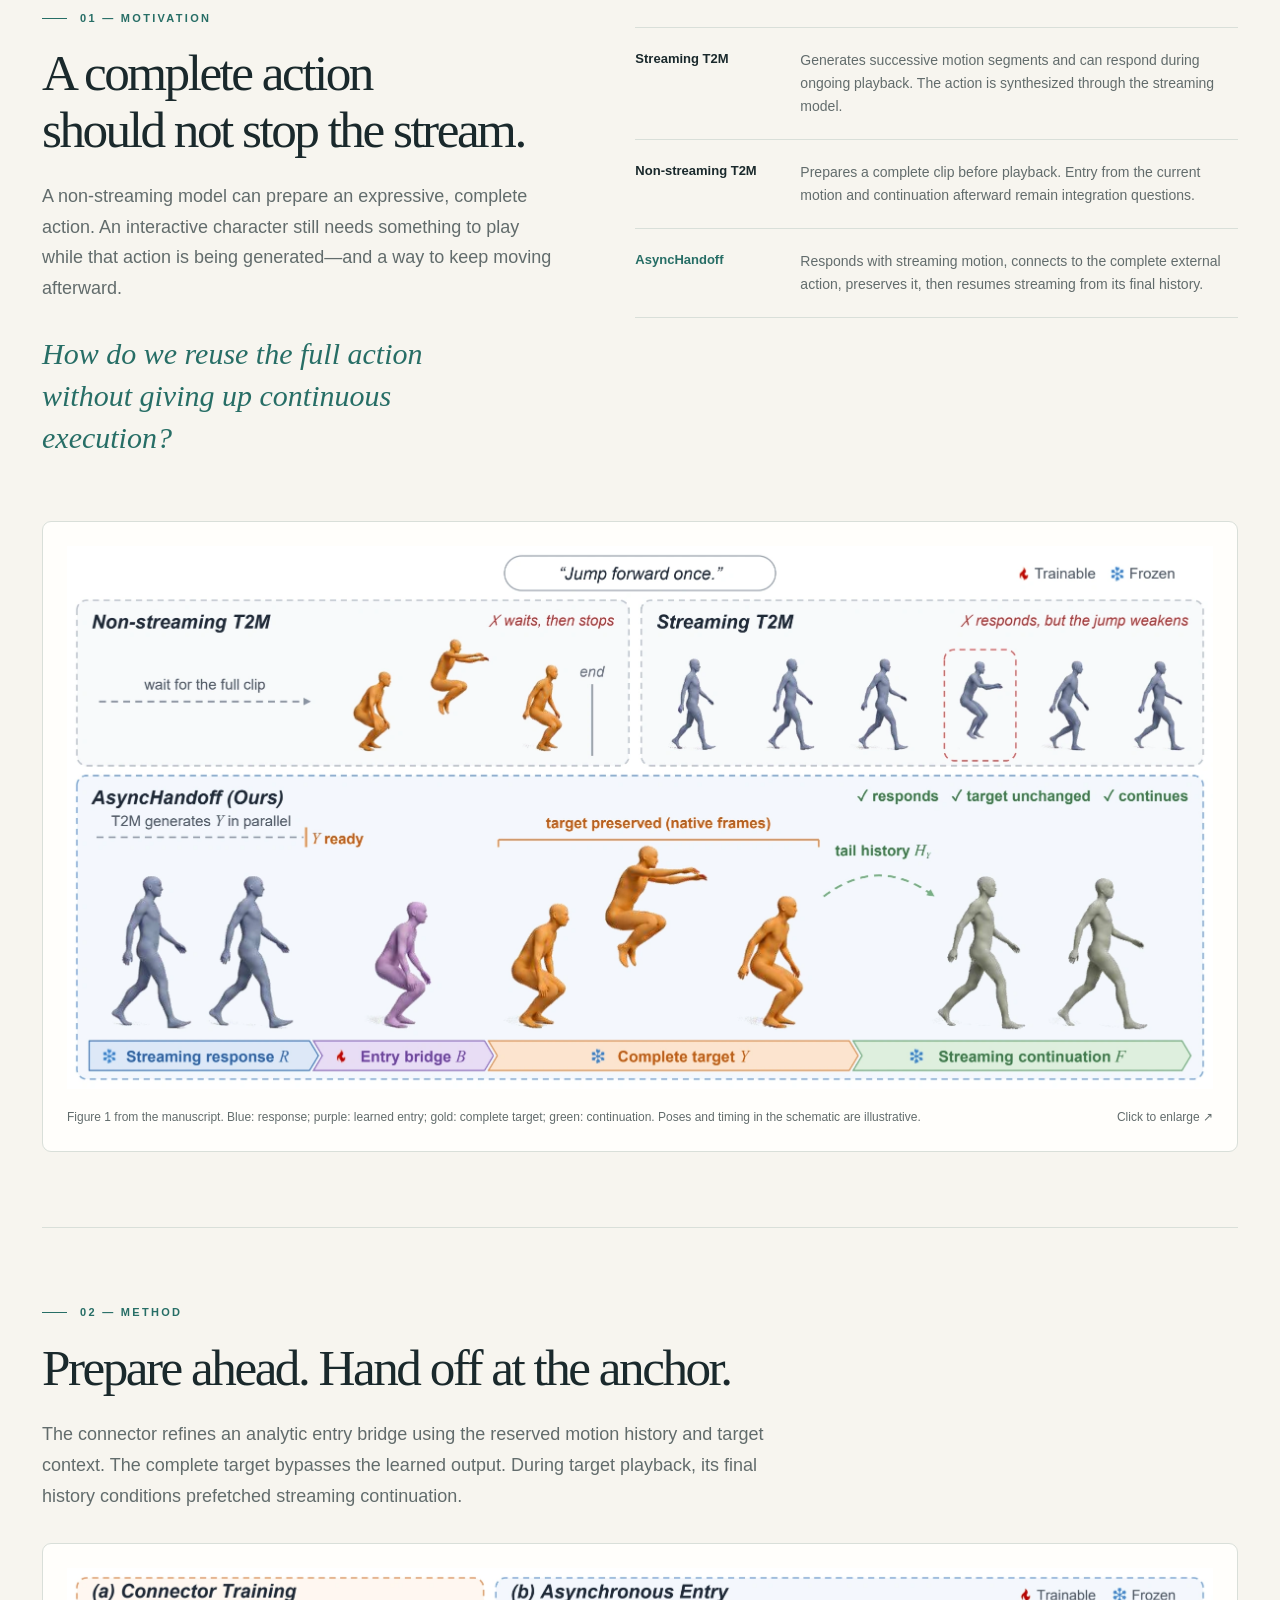
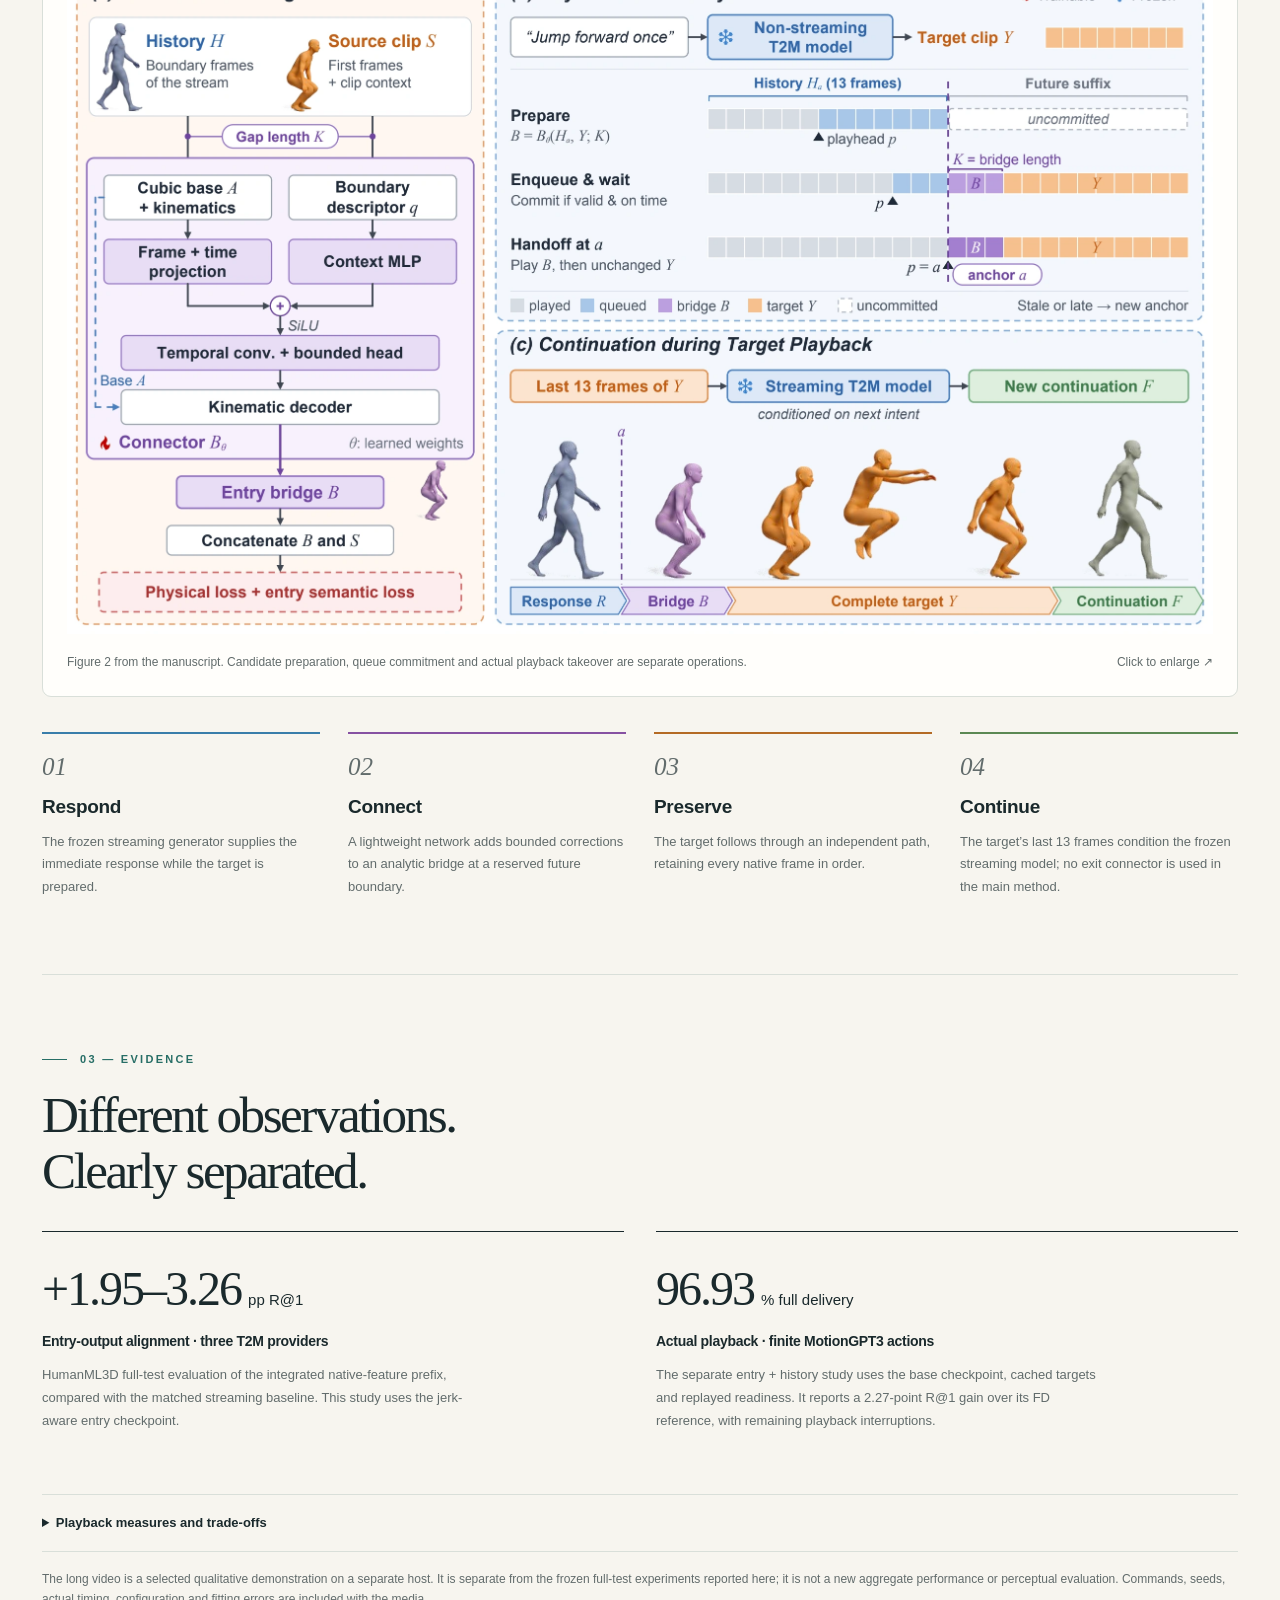
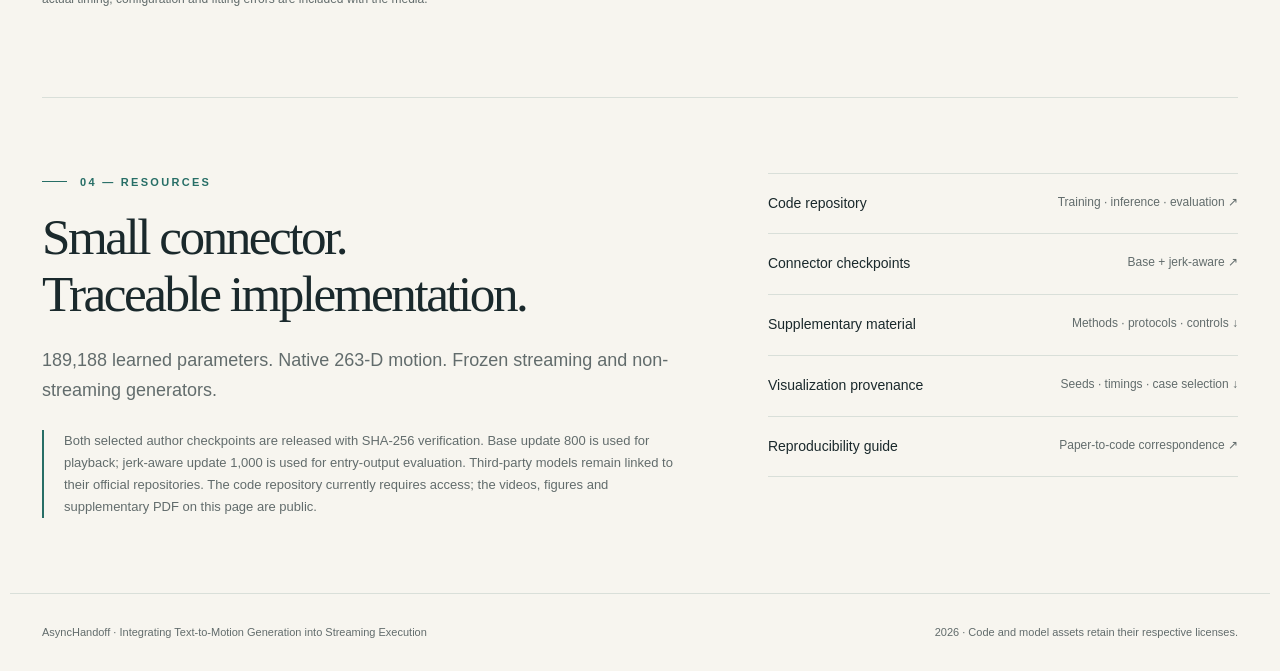
==== commit 86fbb66e: "Use versioned annotated videos and clarify queued-history display" ====
--- a/AsyncHandoff/index.html
+++ b/AsyncHandoff/index.html
@@ -15,8 +15,8 @@
 <nav aria-label="Main navigation"><div class="nav"><a class="brand" href="#top"><span class="mark" aria-hidden="true"><i></i><i></i><i></i></span>AsyncHandoff</a><div class="navlinks"><a href="#motivation">Motivation</a><a href="#method">Method</a><a href="#evidence">Evidence</a><a href="https://github.com/luomingshuang/Asynchandoff-2026-streaming-t2m">Code ↗</a></div></div></nav>
 <main id="top">
 <header class="hero"><div class="eyebrow">Streaming text-to-motion · Research project</div><h1>Keep moving.<br>Play the <em>whole action.</em></h1><p class="subhead">AsyncHandoff brings complete non-streaming actions into a continuous motion stream—with a learned entry connector and target-history continuation.</p><div class="actions"><a class="button primary" href="#showcase">Watch the motion <span>↓</span></a><a class="button" href="#compound">Complex prompts ↓</a><a class="button" href="https://github.com/luomingshuang/Asynchandoff-2026-streaming-t2m">Explore the code ↗</a><a class="button" href="https://github.com/luomingshuang/Asynchandoff-2026-streaming-t2m/tree/main/checkpoints">Connector weights ↗</a></div><div class="tags"><span>Two frozen generators</span><span>One learned entry connector</span><span>Complete target preserved</span></div></header>
-<section class="showcase" id="showcase" aria-label="Two-minute continuous multi-instruction demonstration"><div class="stage"><video id="demo" controls muted loop playsinline preload="metadata" poster="assets/two-minute-continuous-poster.webp" aria-label="Twelve successive instructions on one continuous player"><source src="assets/two-minute-stable-anatomy.mp4" type="video/mp4"></video><div class="video-meta"><strong>Two minutes. Twelve instructions. One continuous stream.</strong><span class="badge">Fresh inference · original timing</span></div></div><div class="media-tools"><div class="tabs" role="group" aria-label="Mesh visualization"><button type="button" data-video="two-minute-stable-anatomy.mp4" aria-pressed="true">De-jittered mesh</button><button type="button" data-video="two-minute-continuous.mp4" aria-pressed="false">Original mesh</button></div><a id="video-download" class="download" href="assets/two-minute-stable-anatomy.mp4" download>Download current video ↓</a></div><p id="fit-note" class="caption" aria-live="polite">Temporal regularization and joint-rotation limits reduce mesh-fitting jitter and abnormal twists. Source motion, frame order and playback timestamps are unchanged.</p><div class="chapters" id="chapters"></div><p class="caption">One persistent 20 Hz player with freshly generated targets and carried motion history. All twelve targets play in full; no queue underrun is recorded in this selected run. Blue: streaming response · purple: entry bridge · gold: target · green: continuation. Both views use a fixed neutral SMPL-H shape fitted to the same recorded joints. The original fit remains available for comparison; neither view repairs source semantics, foot contacts or return boundaries.</p></section>
-<section class="section" id="compound" aria-label="Selected compound Chinese-instruction cases"><div class="eyebrow">Additional demonstration · SALAD</div><h2>Richer instructions.<br>One continuous stream.</h2><p class="lead">Two compound requests from a fresh SALAD run, connected through the same streaming interface.</p><div class="stage"><video id="compound-demo" controls muted loop playsinline preload="metadata" poster="assets/compound-chinese-salad-poster.webp" aria-label="Two consecutive compound instructions, using English translations of Chinese prompts"><source src="assets/compound-chinese-selected.mp4" type="video/mp4"></video><div class="video-meta"><strong>SALAD · 50 sampling steps · original playback timing</strong><span class="badge">Selected consecutive excerpt</span></div></div><div class="compound-cues"><button class="compound-cue" type="button" data-cue="0.000256"><span>01 / 0.0 s</span><strong lang="zh">先向前走，再向左转身，随后继续向前走。</strong><small>A person walks forward, turns to the left, and continues walking.</small></button><button class="compound-cue" type="button" data-cue="12.390079"><span>02 / 12.4 s</span><strong lang="zh">先把双臂举过头顶，再向前弯腰，最后恢复直立。</strong><small>A person raises both arms above the head, bends forward, and returns upright.</small></button></div><p class="caption">Chinese instructions are shown above together with the English translations actually supplied to SALAD and the streaming model. This is a 25.05-second consecutive prefix of one persistent four-command recording; both displayed targets play in full. The excerpt has no within-action cuts or speed changes. The remaining candidates are retained in the full recording rather than presented as successful semantic examples. Mesh fitting uses the same temporal and joint-rotation constraints as the main video.</p><p class="caption"><a href="assets/compound-chinese-salad.mp4">Full recorded run ↓</a> &nbsp;·&nbsp; <a href="assets/compound-provenance.json">Prompts, model settings and provenance ↓</a></p></section>
+<section class="showcase" id="showcase" aria-label="Two-minute continuous multi-instruction demonstration"><div class="stage"><video id="demo" controls muted loop playsinline preload="metadata" poster="assets/two-minute-continuous-poster.webp" aria-label="Twelve successive instructions on one continuous player"><source src="assets/two-minute-stable-anatomy.mp4?v=labels2" type="video/mp4"></video><div class="video-meta"><strong>Two minutes. Twelve instructions. One continuous stream.</strong><span class="badge">Fresh inference · original timing</span></div></div><div class="media-tools"><div class="tabs" role="group" aria-label="Mesh visualization"><button type="button" data-video="two-minute-stable-anatomy.mp4?v=labels2" aria-pressed="true">De-jittered mesh</button><button type="button" data-video="two-minute-continuous.mp4" aria-pressed="false">Original mesh</button></div><a id="video-download" class="download" href="assets/two-minute-stable-anatomy.mp4?v=labels2" download>Download current video ↓</a></div><p id="fit-note" class="caption" aria-live="polite">Temporal regularization and joint-rotation limits reduce mesh-fitting jitter and abnormal twists. Source motion, frame order and playback timestamps are unchanged.</p><div class="chapters" id="chapters"></div><p class="caption">One persistent 20 Hz player with freshly generated targets and carried motion history. All twelve targets play in full; no queue underrun is recorded in this selected run. Blue: streaming response · purple: entry bridge · gold: target · green: continuation. Text shows the latest instruction; queued continuation can still play while the next target is prepared. Both views use a fixed neutral SMPL-H shape fitted to the same recorded joints. The original fit remains available for comparison; neither view repairs source semantics, foot contacts or return boundaries.</p></section>
+<section class="section" id="compound" aria-label="Selected compound Chinese-instruction cases"><div class="eyebrow">Additional demonstration · SALAD</div><h2>Richer instructions.<br>One continuous stream.</h2><p class="lead">Two compound requests from a fresh SALAD run, connected through the same streaming interface.</p><div class="stage"><video id="compound-demo" controls muted loop playsinline preload="metadata" poster="assets/compound-chinese-salad-poster.webp" aria-label="Two consecutive compound instructions, using English translations of Chinese prompts"><source src="assets/compound-chinese-selected.mp4?v=labels2" type="video/mp4"></video><div class="video-meta"><strong>SALAD · 50 sampling steps · original playback timing</strong><span class="badge">Selected consecutive excerpt</span></div></div><div class="compound-cues"><button class="compound-cue" type="button" data-cue="0.000256"><span>01 / 0.0 s</span><strong lang="zh">先向前走，再向左转身，随后继续向前走。</strong><small>A person walks forward, turns to the left, and continues walking.</small></button><button class="compound-cue" type="button" data-cue="12.390079"><span>02 / 12.4 s</span><strong lang="zh">先把双臂举过头顶，再向前弯腰，最后恢复直立。</strong><small>A person raises both arms above the head, bends forward, and returns upright.</small></button></div><p class="caption">Chinese instructions are shown above together with the English translations actually supplied to SALAD and the streaming model. This is a 25.05-second consecutive prefix of one persistent four-command recording; both displayed targets play in full. The excerpt has no within-action cuts or speed changes. The remaining candidates are retained in the full recording rather than presented as successful semantic examples. Mesh fitting uses the same temporal and joint-rotation constraints as the main video.</p><p class="caption"><a href="assets/compound-chinese-salad.mp4?v=labels2">Full recorded run ↓</a> &nbsp;·&nbsp; <a href="assets/compound-provenance.json">Prompts, model settings and provenance ↓</a></p></section>
 <section class="section" id="motivation"><div class="split"><div><div class="eyebrow">01 — Motivation</div><h2>A complete action<br>should not stop the stream.</h2><p class="lead">A non-streaming model can prepare an expressive, complete action. An interactive character still needs something to play while that action is being generated—and a way to keep moving afterward.</p><p class="question">How do we reuse the full action without giving up continuous execution?</p></div><div class="comparison"><div class="compare-row"><strong>Streaming T2M</strong><p>Generates successive motion segments and can respond during ongoing playback. The action is synthesized through the streaming model.</p></div><div class="compare-row"><strong>Non-streaming T2M</strong><p>Prepares a complete clip before playback. Entry from the current motion and continuation afterward remain integration questions.</p></div><div class="compare-row"><strong>AsyncHandoff</strong><p>Responds with streaming motion, connects to the complete external action, preserves it, then resumes streaming from its final history.</p></div></div></div><figure class="figure"><button data-zoom="assets/motivation.webp" aria-label="Enlarge the paper comparison figure"><img src="assets/motivation.webp" alt="Paper comparison of non-streaming generation, streaming generation and AsyncHandoff" loading="lazy"></button><figcaption class="figcaption"><span>Figure 1 from the manuscript. Blue: response; purple: learned entry; gold: complete target; green: continuation. Poses and timing in the schematic are illustrative.</span><span>Click to enlarge ↗</span></figcaption></figure></section>
 <section class="section" id="method"><div class="eyebrow">02 — Method</div><h2>Prepare ahead. Hand off at the anchor.</h2><p class="lead">The connector refines an analytic entry bridge using the reserved motion history and target context. The complete target bypasses the learned output. During target playback, its final history conditions prefetched streaming continuation.</p><figure class="figure"><button data-zoom="assets/framework.webp" aria-label="Enlarge the full method framework"><img src="assets/framework.webp" alt="AsyncHandoff framework: connector training, asynchronous entry at a future queue boundary, and history-conditioned continuation" loading="lazy"></button><figcaption class="figcaption"><span>Figure 2 from the manuscript. Candidate preparation, queue commitment and actual playback takeover are separate operations.</span><span>Click to enlarge ↗</span></figcaption></figure><div class="steps"><article class="step"><span>01</span><h3>Respond</h3><p>The frozen streaming generator supplies the immediate response while the target is prepared.</p></article><article class="step"><span>02</span><h3>Connect</h3><p>A lightweight network adds bounded corrections to an analytic bridge at a reserved future boundary.</p></article><article class="step"><span>03</span><h3>Preserve</h3><p>The target follows through an independent path, retaining every native frame in order.</p></article><article class="step"><span>04</span><h3>Continue</h3><p>The target’s last 13 frames condition the frozen streaming model; no exit connector is used in the main method.</p></article></div></section>
 <section class="section" id="evidence"><div class="eyebrow">03 — Evidence</div><h2>Different observations.<br>Clearly separated.</h2><div class="evidence"><article class="measure"><div class="number">+1.95–3.26<small>pp R@1</small></div><h3>Entry-output alignment · three T2M providers</h3><p>HumanML3D full-test evaluation of the integrated native-feature prefix, compared with the matched streaming baseline. This study uses the jerk-aware entry checkpoint.</p></article><article class="measure"><div class="number">96.93<small>% full delivery</small></div><h3>Actual playback · finite MotionGPT3 actions</h3><p>The separate entry + history study uses the base checkpoint, cached targets and replayed readiness. It reports a 2.27-point R@1 gain over its FD reference, with remaining playback interruptions.</p></article></div><details><summary>Playback measures and trade-offs</summary><table><thead><tr><th>Configuration</th><th>R@1</th><th>Full delivery</th><th>Unserved s/ep.</th><th>Jerk</th><th>Slide m/s</th></tr></thead><tbody><tr><td>Entry + history</td><td>0.4046</td><td>96.93%</td><td>0.958</td><td>312.13</td><td>0.1635</td></tr><tr><td>Learned dual-end control</td><td>0.4046</td><td>96.91%</td><td>0.957</td><td>275.70</td><td>0.1541</td></tr></tbody></table><p class="notice">Recorded base-checkpoint playback runs, 4,370 episodes; retrieval uses 4,352 cases in complete 32-way pools. Jerk is the cohort mean of per-episode P95 joint jerk in m/s³. Semantic alignment, delivery, frame supply and kinematic cost are separate properties. Negative and mixed outcomes are retained.</p></details><p class="disclosure">The long video is a selected qualitative demonstration on a separate host. It is separate from the frozen full-test experiments reported here; it is not a new aggregate performance or perceptual evaluation. Commands, seeds, actual timing, configuration and fitting errors are included with the media.</p></section>
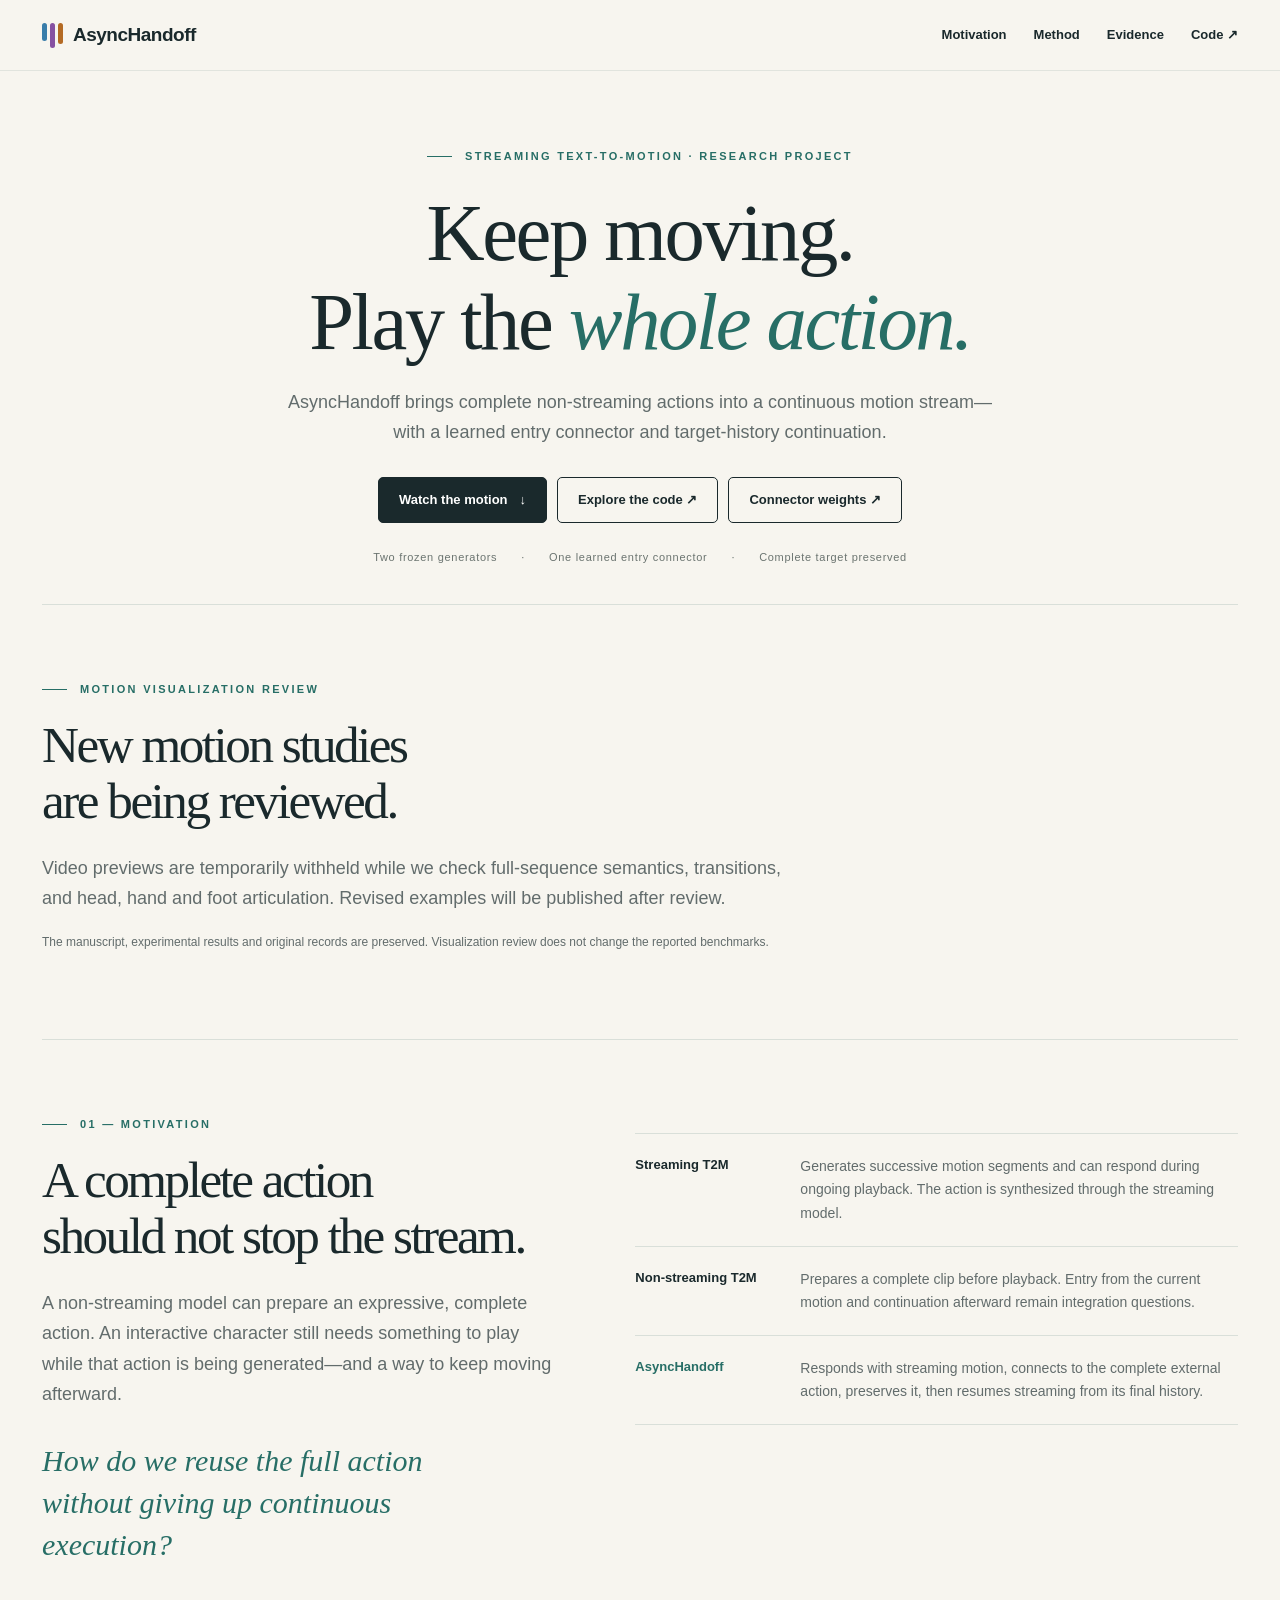
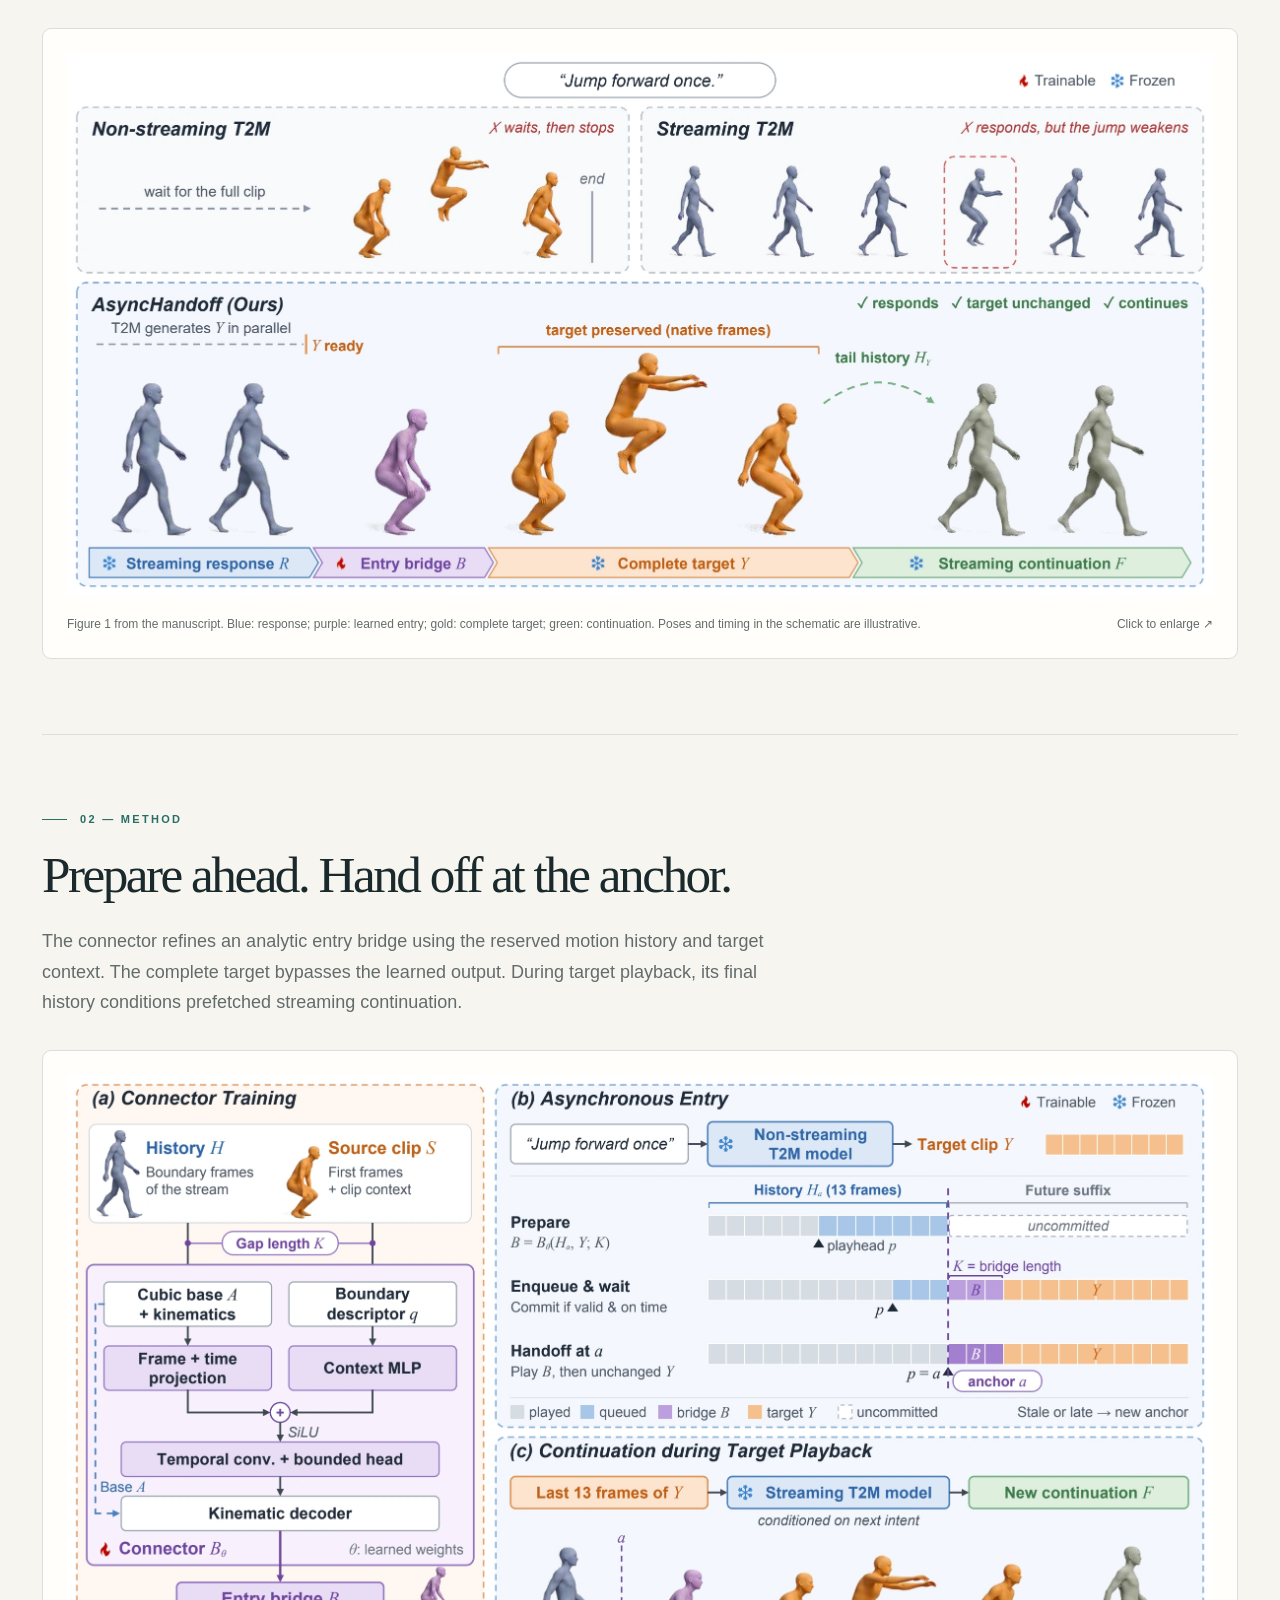
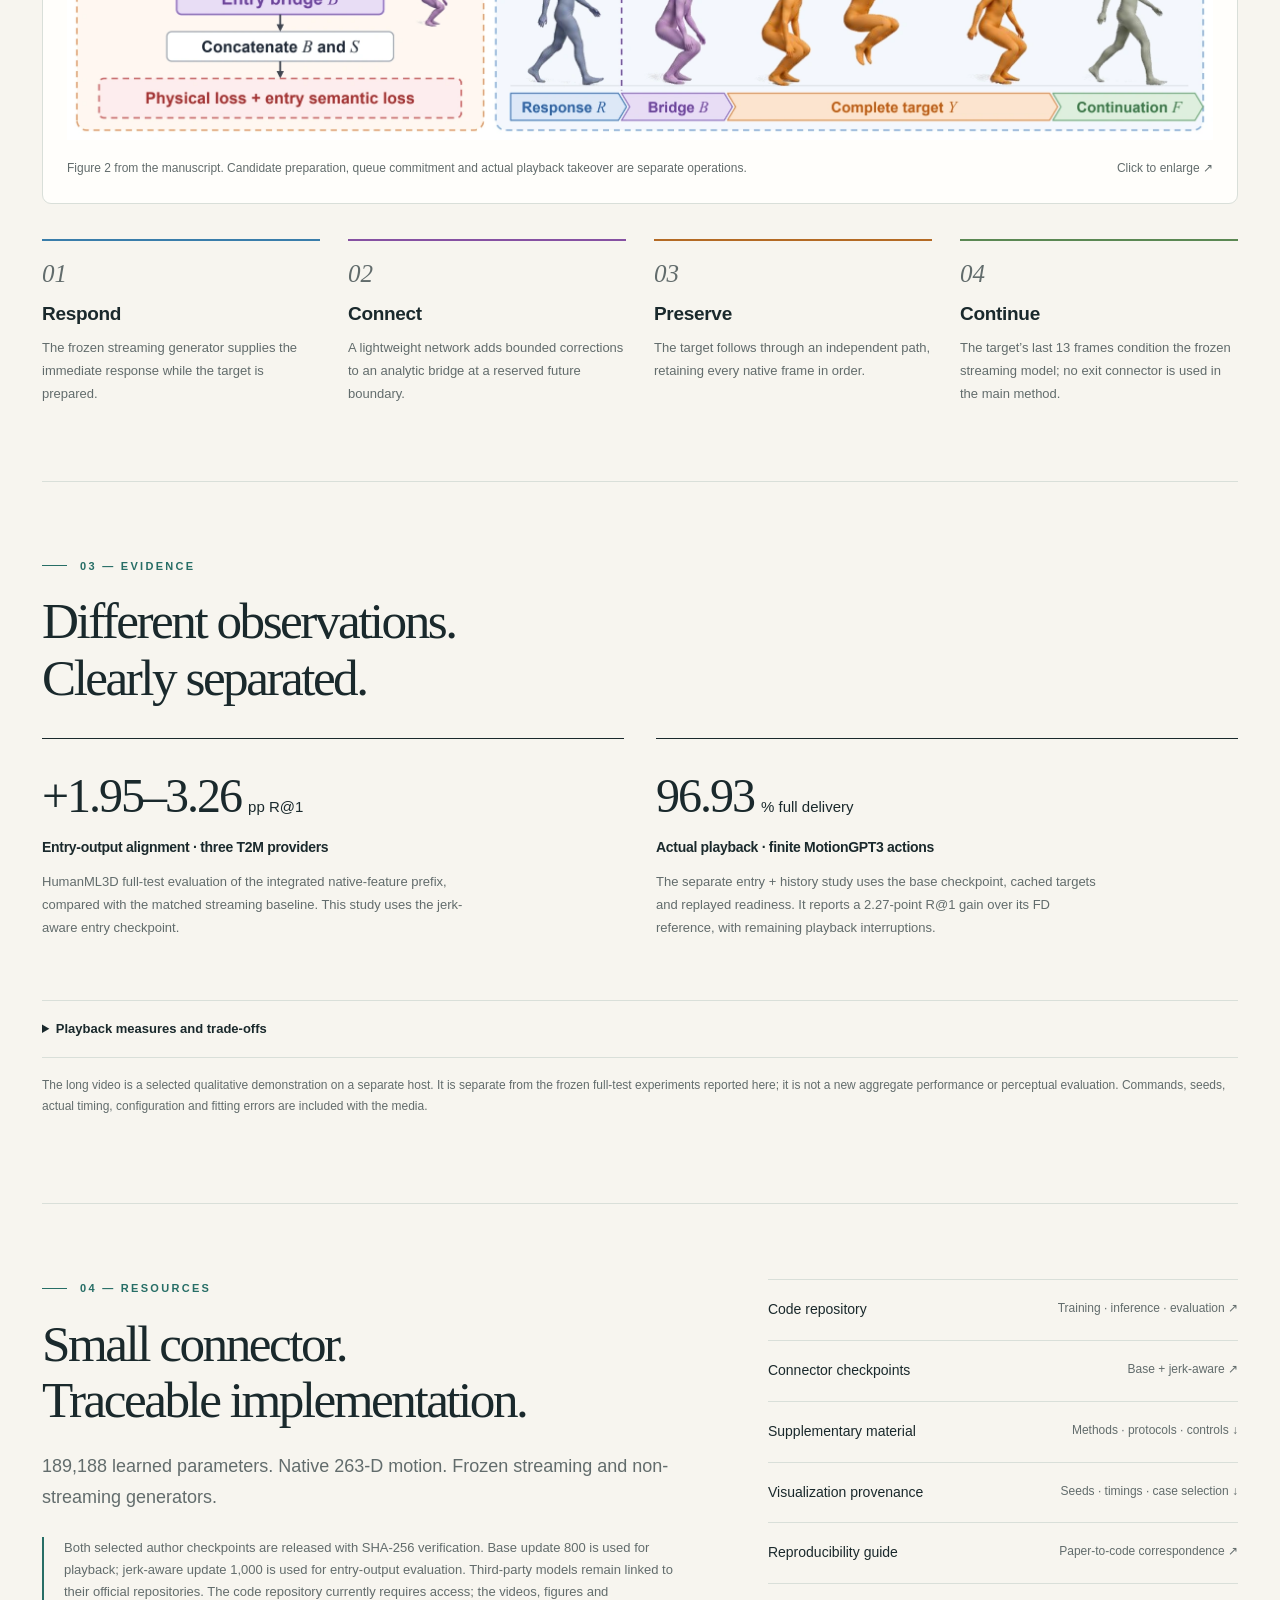
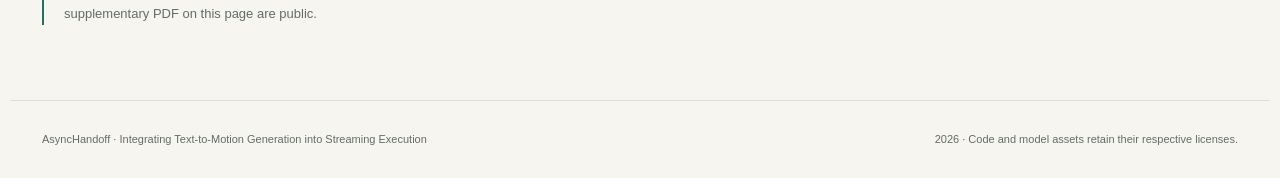
==== commit 29ffb39c: "Withhold motion previews pending full-sequence articulation review" ====
--- a/AsyncHandoff/index.html
+++ b/AsyncHandoff/index.html
@@ -14,9 +14,9 @@
 <body>
 <nav aria-label="Main navigation"><div class="nav"><a class="brand" href="#top"><span class="mark" aria-hidden="true"><i></i><i></i><i></i></span>AsyncHandoff</a><div class="navlinks"><a href="#motivation">Motivation</a><a href="#method">Method</a><a href="#evidence">Evidence</a><a href="https://github.com/luomingshuang/Asynchandoff-2026-streaming-t2m">Code ↗</a></div></div></nav>
 <main id="top">
-<header class="hero"><div class="eyebrow">Streaming text-to-motion · Research project</div><h1>Keep moving.<br>Play the <em>whole action.</em></h1><p class="subhead">AsyncHandoff brings complete non-streaming actions into a continuous motion stream—with a learned entry connector and target-history continuation.</p><div class="actions"><a class="button primary" href="#showcase">Watch the motion <span>↓</span></a><a class="button" href="#compound">Complex prompts ↓</a><a class="button" href="https://github.com/luomingshuang/Asynchandoff-2026-streaming-t2m">Explore the code ↗</a><a class="button" href="https://github.com/luomingshuang/Asynchandoff-2026-streaming-t2m/tree/main/checkpoints">Connector weights ↗</a></div><div class="tags"><span>Two frozen generators</span><span>One learned entry connector</span><span>Complete target preserved</span></div></header>
-<section class="showcase" id="showcase" aria-label="Two-minute continuous multi-instruction demonstration"><div class="stage"><video id="demo" controls muted loop playsinline preload="metadata" poster="assets/two-minute-continuous-poster.webp" aria-label="Twelve successive instructions on one continuous player"><source src="assets/two-minute-stable-anatomy.mp4?v=labels2" type="video/mp4"></video><div class="video-meta"><strong>Two minutes. Twelve instructions. One continuous stream.</strong><span class="badge">Fresh inference · original timing</span></div></div><div class="media-tools"><div class="tabs" role="group" aria-label="Mesh visualization"><button type="button" data-video="two-minute-stable-anatomy.mp4?v=labels2" aria-pressed="true">De-jittered mesh</button><button type="button" data-video="two-minute-continuous.mp4" aria-pressed="false">Original mesh</button></div><a id="video-download" class="download" href="assets/two-minute-stable-anatomy.mp4?v=labels2" download>Download current video ↓</a></div><p id="fit-note" class="caption" aria-live="polite">Temporal regularization and joint-rotation limits reduce mesh-fitting jitter and abnormal twists. Source motion, frame order and playback timestamps are unchanged.</p><div class="chapters" id="chapters"></div><p class="caption">One persistent 20 Hz player with freshly generated targets and carried motion history. All twelve targets play in full; no queue underrun is recorded in this selected run. Blue: streaming response · purple: entry bridge · gold: target · green: continuation. Text shows the latest instruction; queued continuation can still play while the next target is prepared. Both views use a fixed neutral SMPL-H shape fitted to the same recorded joints. The original fit remains available for comparison; neither view repairs source semantics, foot contacts or return boundaries.</p></section>
-<section class="section" id="compound" aria-label="Selected compound Chinese-instruction cases"><div class="eyebrow">Additional demonstration · SALAD</div><h2>Richer instructions.<br>One continuous stream.</h2><p class="lead">Two compound requests from a fresh SALAD run, connected through the same streaming interface.</p><div class="stage"><video id="compound-demo" controls muted loop playsinline preload="metadata" poster="assets/compound-chinese-salad-poster.webp" aria-label="Two consecutive compound instructions, using English translations of Chinese prompts"><source src="assets/compound-chinese-selected.mp4?v=labels2" type="video/mp4"></video><div class="video-meta"><strong>SALAD · 50 sampling steps · original playback timing</strong><span class="badge">Selected consecutive excerpt</span></div></div><div class="compound-cues"><button class="compound-cue" type="button" data-cue="0.000256"><span>01 / 0.0 s</span><strong lang="zh">先向前走，再向左转身，随后继续向前走。</strong><small>A person walks forward, turns to the left, and continues walking.</small></button><button class="compound-cue" type="button" data-cue="12.390079"><span>02 / 12.4 s</span><strong lang="zh">先把双臂举过头顶，再向前弯腰，最后恢复直立。</strong><small>A person raises both arms above the head, bends forward, and returns upright.</small></button></div><p class="caption">Chinese instructions are shown above together with the English translations actually supplied to SALAD and the streaming model. This is a 25.05-second consecutive prefix of one persistent four-command recording; both displayed targets play in full. The excerpt has no within-action cuts or speed changes. The remaining candidates are retained in the full recording rather than presented as successful semantic examples. Mesh fitting uses the same temporal and joint-rotation constraints as the main video.</p><p class="caption"><a href="assets/compound-chinese-salad.mp4?v=labels2">Full recorded run ↓</a> &nbsp;·&nbsp; <a href="assets/compound-provenance.json">Prompts, model settings and provenance ↓</a></p></section>
+<header class="hero"><div class="eyebrow">Streaming text-to-motion · Research project</div><h1>Keep moving.<br>Play the <em>whole action.</em></h1><p class="subhead">AsyncHandoff brings complete non-streaming actions into a continuous motion stream—with a learned entry connector and target-history continuation.</p><div class="actions"><a class="button primary" href="#showcase">Watch the motion <span>↓</span></a><a class="button" href="https://github.com/luomingshuang/Asynchandoff-2026-streaming-t2m">Explore the code ↗</a><a class="button" href="https://github.com/luomingshuang/Asynchandoff-2026-streaming-t2m/tree/main/checkpoints">Connector weights ↗</a></div><div class="tags"><span>Two frozen generators</span><span>One learned entry connector</span><span>Complete target preserved</span></div></header>
+<section class="section" id="showcase"><div class="eyebrow">Motion visualization review</div><h2>New motion studies<br>are being reviewed.</h2><p class="lead">Video previews are temporarily withheld while we check full-sequence semantics, transitions, and head, hand and foot articulation. Revised examples will be published after review.</p><p class="caption">The manuscript, experimental results and original records are preserved. Visualization review does not change the reported benchmarks.</p></section>
+<section class="section" id="compound" hidden></section>
 <section class="section" id="motivation"><div class="split"><div><div class="eyebrow">01 — Motivation</div><h2>A complete action<br>should not stop the stream.</h2><p class="lead">A non-streaming model can prepare an expressive, complete action. An interactive character still needs something to play while that action is being generated—and a way to keep moving afterward.</p><p class="question">How do we reuse the full action without giving up continuous execution?</p></div><div class="comparison"><div class="compare-row"><strong>Streaming T2M</strong><p>Generates successive motion segments and can respond during ongoing playback. The action is synthesized through the streaming model.</p></div><div class="compare-row"><strong>Non-streaming T2M</strong><p>Prepares a complete clip before playback. Entry from the current motion and continuation afterward remain integration questions.</p></div><div class="compare-row"><strong>AsyncHandoff</strong><p>Responds with streaming motion, connects to the complete external action, preserves it, then resumes streaming from its final history.</p></div></div></div><figure class="figure"><button data-zoom="assets/motivation.webp" aria-label="Enlarge the paper comparison figure"><img src="assets/motivation.webp" alt="Paper comparison of non-streaming generation, streaming generation and AsyncHandoff" loading="lazy"></button><figcaption class="figcaption"><span>Figure 1 from the manuscript. Blue: response; purple: learned entry; gold: complete target; green: continuation. Poses and timing in the schematic are illustrative.</span><span>Click to enlarge ↗</span></figcaption></figure></section>
 <section class="section" id="method"><div class="eyebrow">02 — Method</div><h2>Prepare ahead. Hand off at the anchor.</h2><p class="lead">The connector refines an analytic entry bridge using the reserved motion history and target context. The complete target bypasses the learned output. During target playback, its final history conditions prefetched streaming continuation.</p><figure class="figure"><button data-zoom="assets/framework.webp" aria-label="Enlarge the full method framework"><img src="assets/framework.webp" alt="AsyncHandoff framework: connector training, asynchronous entry at a future queue boundary, and history-conditioned continuation" loading="lazy"></button><figcaption class="figcaption"><span>Figure 2 from the manuscript. Candidate preparation, queue commitment and actual playback takeover are separate operations.</span><span>Click to enlarge ↗</span></figcaption></figure><div class="steps"><article class="step"><span>01</span><h3>Respond</h3><p>The frozen streaming generator supplies the immediate response while the target is prepared.</p></article><article class="step"><span>02</span><h3>Connect</h3><p>A lightweight network adds bounded corrections to an analytic bridge at a reserved future boundary.</p></article><article class="step"><span>03</span><h3>Preserve</h3><p>The target follows through an independent path, retaining every native frame in order.</p></article><article class="step"><span>04</span><h3>Continue</h3><p>The target’s last 13 frames condition the frozen streaming model; no exit connector is used in the main method.</p></article></div></section>
 <section class="section" id="evidence"><div class="eyebrow">03 — Evidence</div><h2>Different observations.<br>Clearly separated.</h2><div class="evidence"><article class="measure"><div class="number">+1.95–3.26<small>pp R@1</small></div><h3>Entry-output alignment · three T2M providers</h3><p>HumanML3D full-test evaluation of the integrated native-feature prefix, compared with the matched streaming baseline. This study uses the jerk-aware entry checkpoint.</p></article><article class="measure"><div class="number">96.93<small>% full delivery</small></div><h3>Actual playback · finite MotionGPT3 actions</h3><p>The separate entry + history study uses the base checkpoint, cached targets and replayed readiness. It reports a 2.27-point R@1 gain over its FD reference, with remaining playback interruptions.</p></article></div><details><summary>Playback measures and trade-offs</summary><table><thead><tr><th>Configuration</th><th>R@1</th><th>Full delivery</th><th>Unserved s/ep.</th><th>Jerk</th><th>Slide m/s</th></tr></thead><tbody><tr><td>Entry + history</td><td>0.4046</td><td>96.93%</td><td>0.958</td><td>312.13</td><td>0.1635</td></tr><tr><td>Learned dual-end control</td><td>0.4046</td><td>96.91%</td><td>0.957</td><td>275.70</td><td>0.1541</td></tr></tbody></table><p class="notice">Recorded base-checkpoint playback runs, 4,370 episodes; retrieval uses 4,352 cases in complete 32-way pools. Jerk is the cohort mean of per-episode P95 joint jerk in m/s³. Semantic alignment, delivery, frame supply and kinematic cost are separate properties. Negative and mixed outcomes are retained.</p></details><p class="disclosure">The long video is a selected qualitative demonstration on a separate host. It is separate from the frozen full-test experiments reported here; it is not a new aggregate performance or perceptual evaluation. Commands, seeds, actual timing, configuration and fitting errors are included with the media.</p></section>
@@ -24,23 +24,6 @@
 </main><footer><span>AsyncHandoff · Integrating Text-to-Motion Generation into Streaming Execution</span><span>2026 · Code and model assets retain their respective licenses.</span></footer>
 <dialog id="lightbox" aria-label="Expanded paper figure"><button aria-label="Close expanded figure">×</button><img alt="Expanded paper figure"></dialog>
 <script>
-const demo=document.querySelector('#demo');
-const fitNote=document.querySelector('#fit-note');
-const viewButtons=document.querySelectorAll('[data-video]');
-let switchVersion=0;
-viewButtons.forEach(button=>button.addEventListener('click',()=>{
- if(button.getAttribute('aria-pressed')==='true')return;
- const time=demo.currentTime,playing=!demo.paused,version=++switchVersion;
- const path='assets/'+button.dataset.video;
- viewButtons.forEach(b=>b.setAttribute('aria-pressed',String(b===button)));
- fitNote.textContent=button.dataset.video.includes('stable-anatomy')?'Temporal regularization and joint-rotation limits reduce mesh-fitting jitter and abnormal twists. Source motion, frame order and playback timestamps are unchanged.':'Original independent per-frame SMPL-H fitting. No temporal pose regularization, source-motion filtering or contact repair.';
- demo.addEventListener('loadedmetadata',()=>{if(version!==switchVersion)return;demo.currentTime=Math.min(time,demo.duration);if(playing)demo.play().catch(()=>{});},{once:true});
- demo.src=path;demo.load();document.querySelector('#video-download').href=path;
-}));
-
-fetch('assets/media-provenance.json').then(r=>r.json()).then(j=>{const box=document.querySelector('#chapters');(j.commands||[]).forEach((q,i)=>{const b=document.createElement('button');b.className='chapter';const label=document.createElement('span');label.textContent=String(i+1).padStart(2,'0')+' / '+q.issued_s.toFixed(1)+' s';b.append(label,document.createTextNode(q.text));b.addEventListener('click',()=>{const seek=()=>{demo.currentTime=q.issued_s;demo.play().catch(()=>{});};if(demo.readyState)seek();else demo.addEventListener('loadedmetadata',seek,{once:true});});b.dataset.start=q.issued_s;box.append(b);});}).catch(()=>{});
-demo.addEventListener('timeupdate',()=>{const buttons=[...document.querySelectorAll('.chapter')];let active=-1;buttons.forEach((b,i)=>{if(Number(b.dataset.start)<=demo.currentTime)active=i;});buttons.forEach((b,i)=>b.setAttribute('aria-current',String(i===active)));});
-const compoundDemo=document.querySelector('#compound-demo');document.querySelectorAll('[data-cue]').forEach(b=>b.addEventListener('click',()=>{const seek=()=>{compoundDemo.currentTime=Number(b.dataset.cue);compoundDemo.play().catch(()=>{});};if(compoundDemo.readyState)seek();else compoundDemo.addEventListener('loadedmetadata',seek,{once:true});}));
 const lightbox=document.querySelector('#lightbox');document.querySelectorAll('[data-zoom]').forEach(b=>b.addEventListener('click',()=>{lightbox.querySelector('img').src=b.dataset.zoom;lightbox.showModal()}));lightbox.querySelector('button').addEventListener('click',()=>lightbox.close());lightbox.addEventListener('click',e=>{if(e.target===lightbox)lightbox.close()});
 </script>
 </body></html>
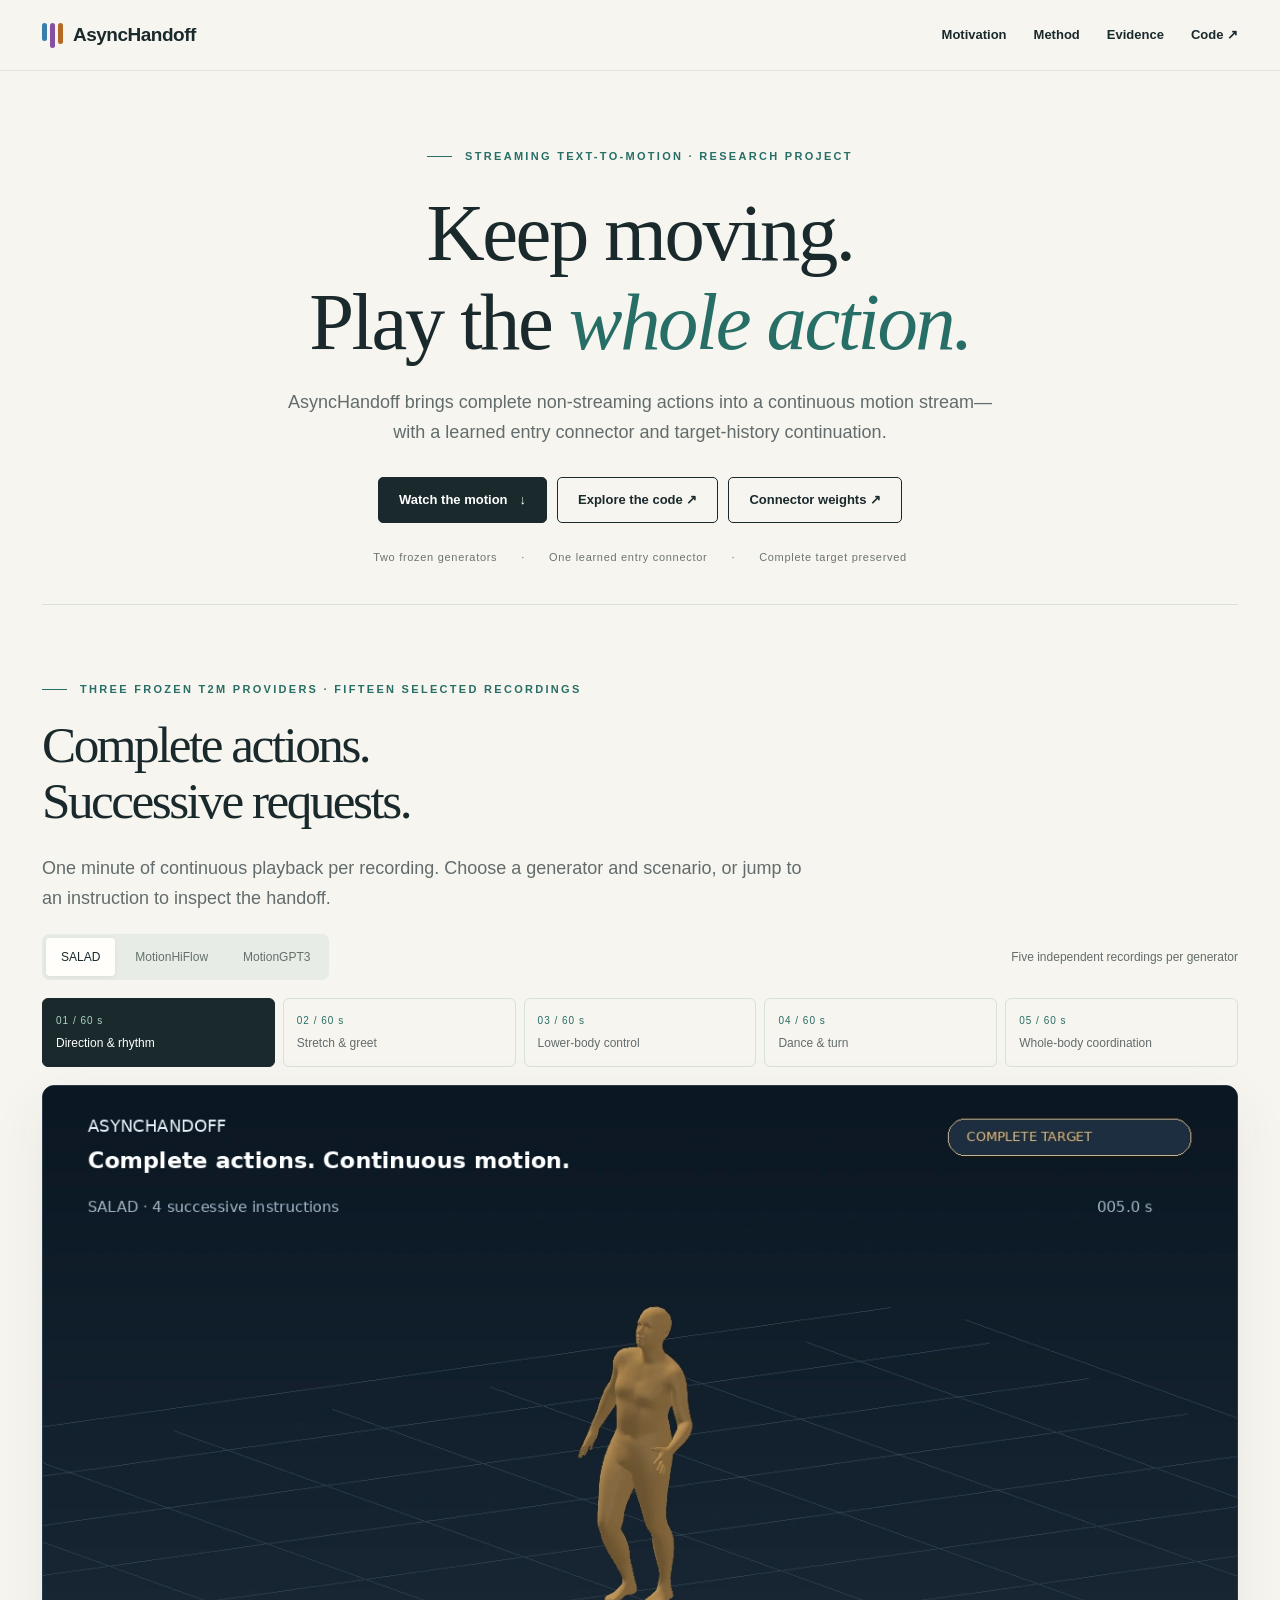
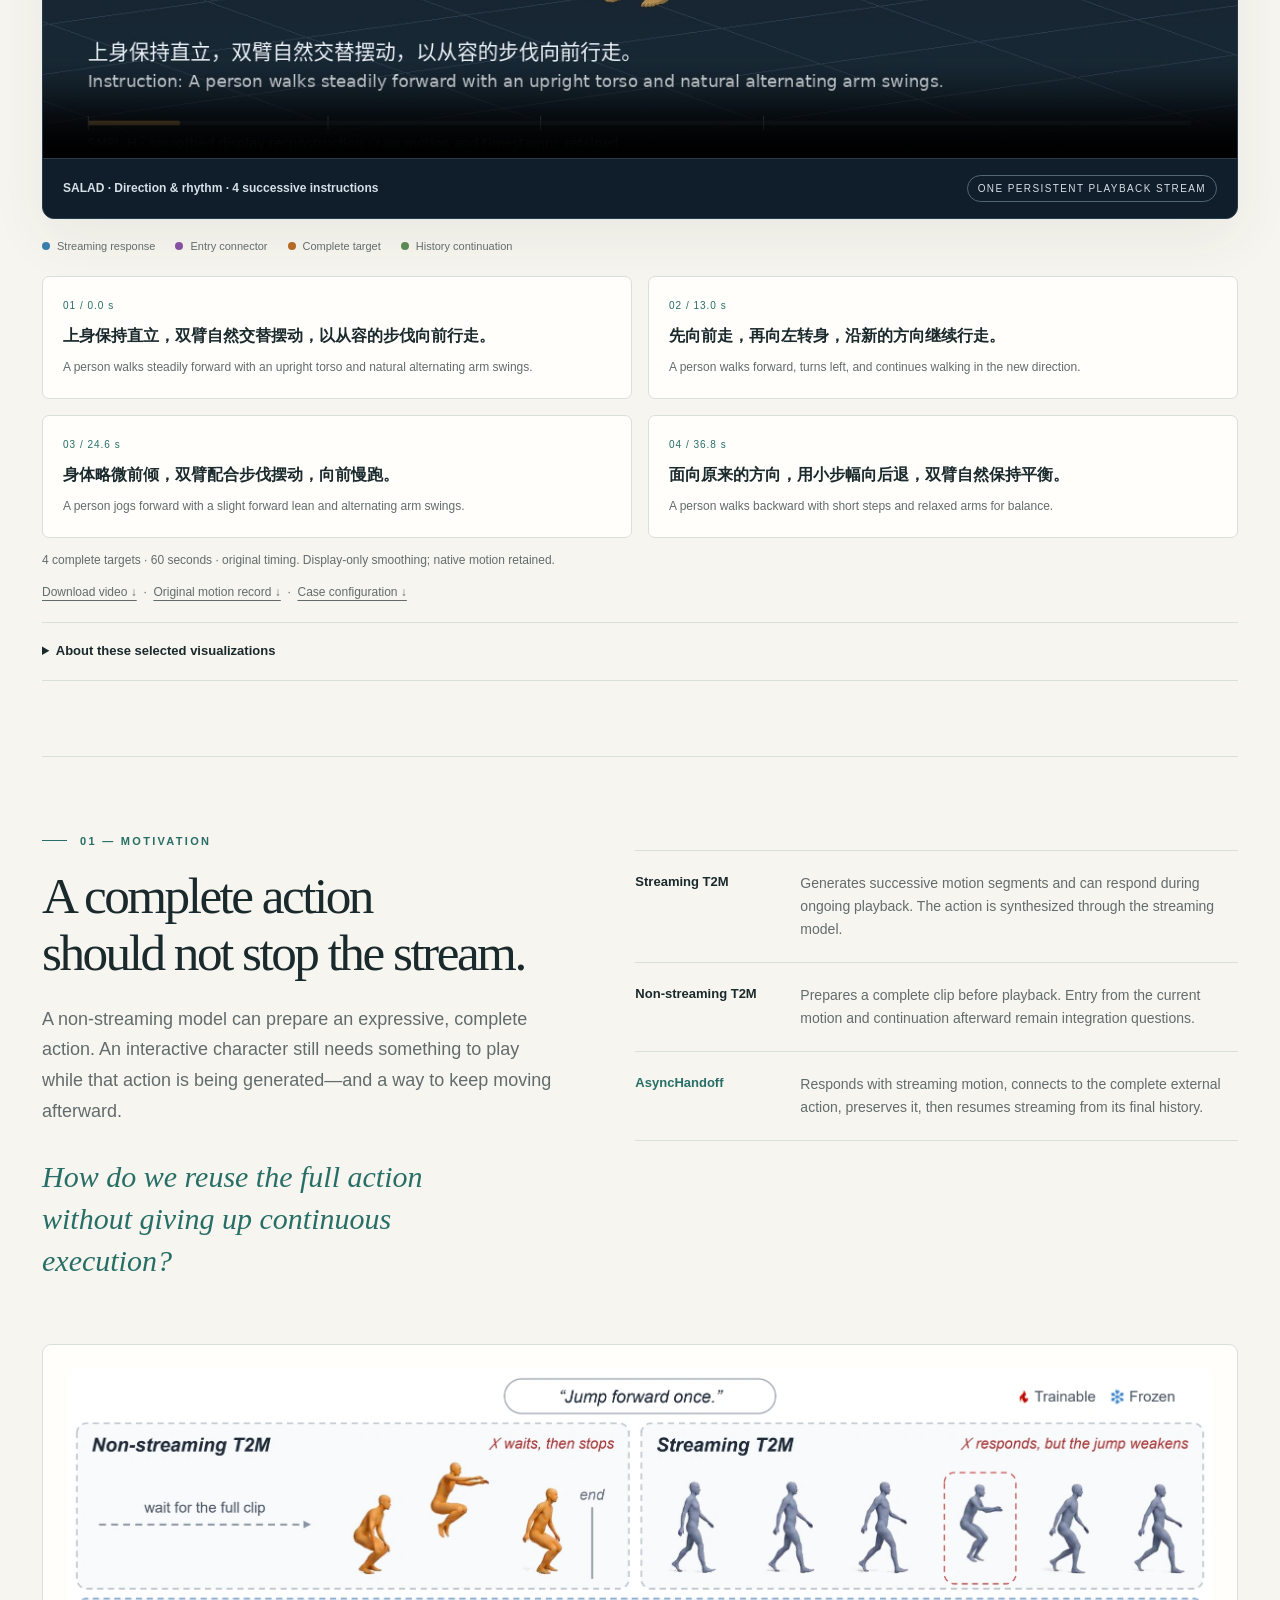
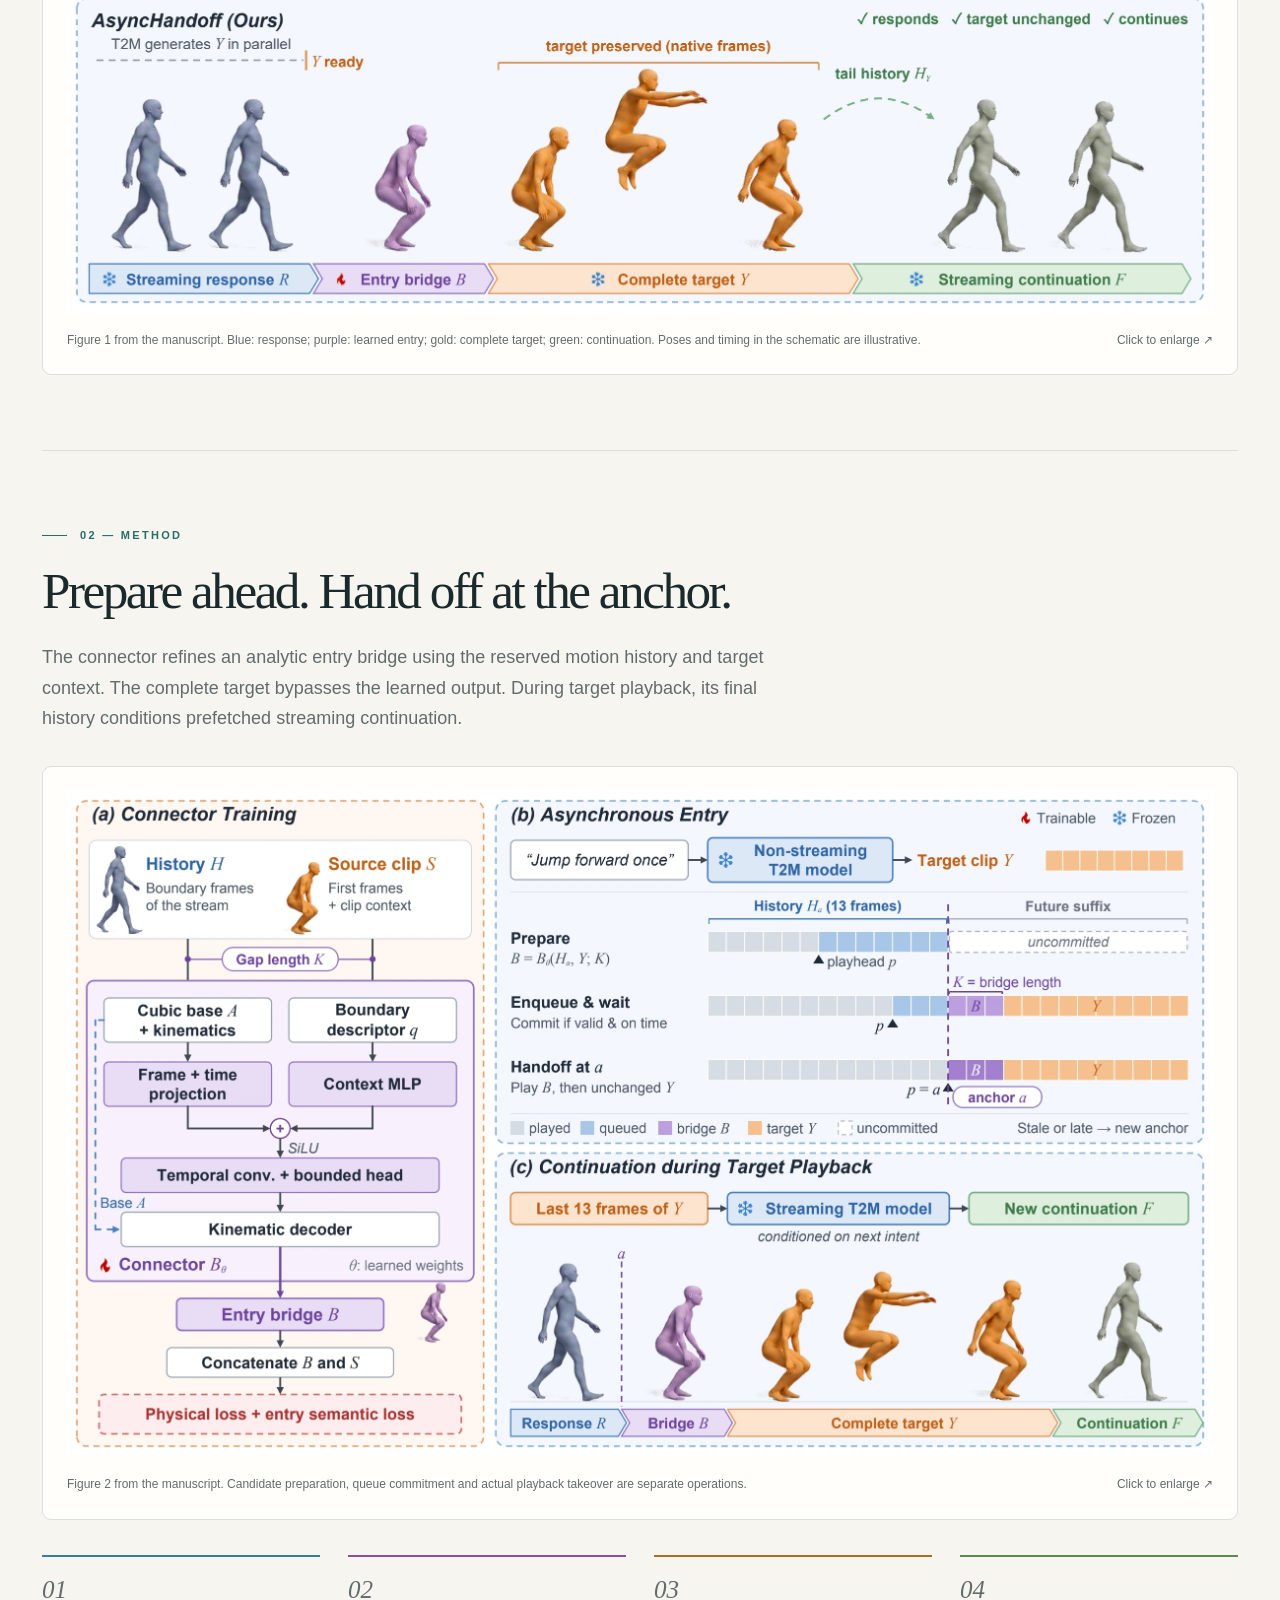
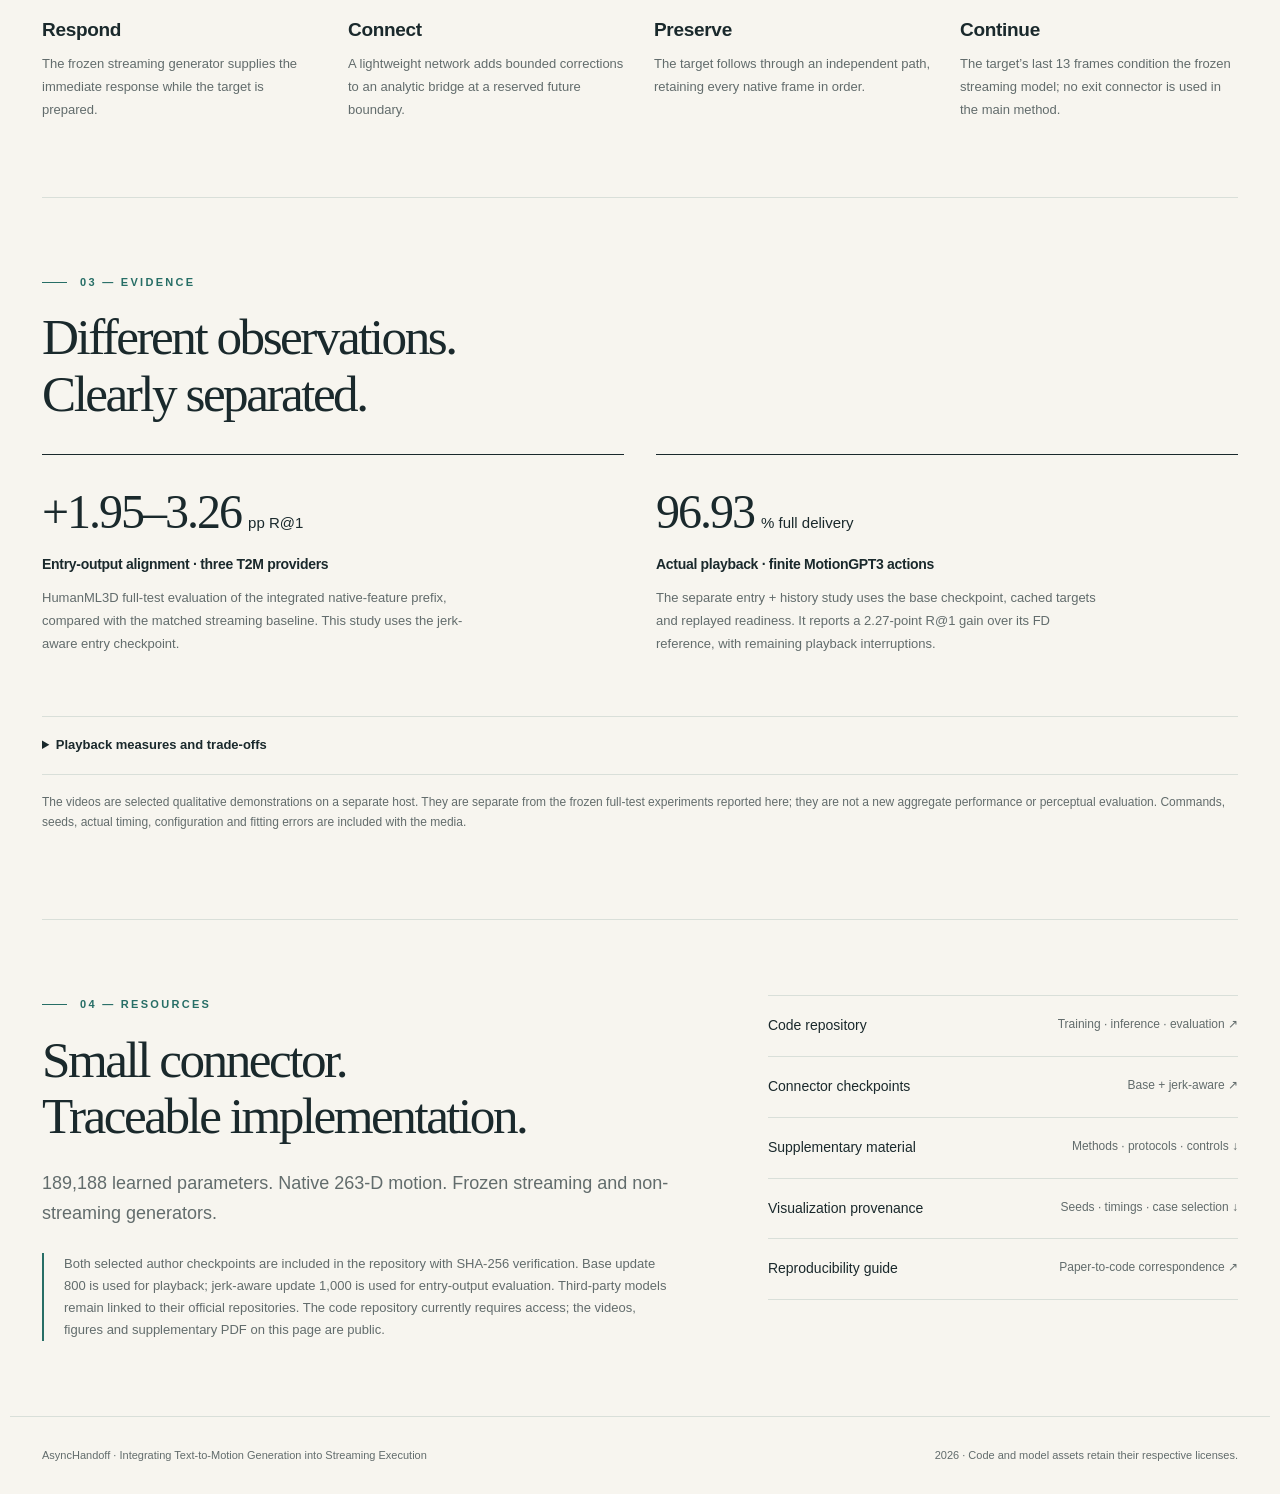
==== commit 538d2d2c: "Publish fifteen-case continuous motion gallery" ====
--- a/AsyncHandoff/index.html
+++ b/AsyncHandoff/index.html
@@ -9,21 +9,29 @@
 :root{--bg:#f7f5ef;--paper:#fffefb;--ink:#1a292c;--muted:#626c6c;--line:#d9dfd9;--blue:#397daa;--purple:#8651a2;--gold:#b46a24;--green:#5b8853;--teal:#276e66}*{box-sizing:border-box}html{scroll-behavior:smooth;scroll-padding-top:92px}body{margin:0;background:var(--bg);color:var(--ink);font:16px/1.7 -apple-system,BlinkMacSystemFont,'Segoe UI',sans-serif}a{color:inherit;text-underline-offset:4px}button{font:inherit;cursor:pointer}button:focus-visible,a:focus-visible,input:focus-visible{outline:3px solid #397daa;outline-offset:5px}nav{position:sticky;top:0;z-index:10;border-bottom:1px solid #e1e4de;background:#f7f5eff2;backdrop-filter:blur(16px)}.nav{max-width:1260px;margin:auto;padding:19px 32px;display:flex;align-items:center;justify-content:space-between;gap:24px}.brand{font-size:19px;font-weight:750;text-decoration:none;letter-spacing:-.5px}.mark{display:inline-flex;gap:3px;margin-right:10px;vertical-align:middle}.mark i{width:5px;height:18px;border-radius:3px;background:var(--blue)}.mark i:nth-child(2){height:25px;background:var(--purple)}.mark i:nth-child(3){height:21px;background:var(--gold)}.navlinks{display:flex;gap:27px;font-size:13px;font-weight:600}.navlinks a{text-decoration:none}.navlinks a:hover{color:var(--teal)}main{max-width:1260px;margin:auto;padding:0 32px}.hero{text-align:center;padding:76px 0 38px}.eyebrow{font-size:11px;letter-spacing:2.3px;font-weight:750;text-transform:uppercase;color:var(--teal);display:flex;align-items:center;gap:13px}.hero .eyebrow{justify-content:center}.eyebrow:before{content:'';width:25px;height:1px;background:currentColor}h1,h2{font-family:Georgia,'Times New Roman',serif;font-weight:400;letter-spacing:-2.5px;line-height:1.1}h1{font-size:clamp(50px,6.3vw,86px);margin:23px 0 22px}h1 em{font-style:italic;color:var(--teal)}.subhead{font-size:18px;line-height:1.65;max-width:730px;margin:0 auto;color:var(--muted)}.actions{display:flex;justify-content:center;gap:10px;margin-top:29px;flex-wrap:wrap}.button{display:inline-flex;justify-content:center;align-items:center;gap:12px;min-height:46px;padding:10px 20px;border:1px solid var(--ink);border-radius:5px;text-decoration:none;font-size:13px;font-weight:650;background:transparent}.button.primary{background:var(--ink);color:white}.button:hover{transform:translateY(-1px);background:#e9ece6}.button.primary:hover{background:#344a48}.tags{display:flex;justify-content:center;gap:24px;flex-wrap:wrap;margin-top:25px;color:#6b7470;font-size:11px;letter-spacing:.7px}.tags span+span:before{content:'·';margin-right:24px}.showcase{margin:12px 0 40px}.stage{background:#101d2a;border-radius:12px;overflow:hidden;border:1px solid #253a4a;box-shadow:0 18px 55px #24372b12}.stage video{display:block;width:100%;aspect-ratio:16/9;object-fit:contain;background:#101d2a}.video-meta{display:flex;justify-content:space-between;gap:20px;align-items:center;padding:16px 20px;border-top:1px solid #2b3d4a;color:#d5e0e7;font-size:12px}.video-meta strong{font-weight:600}.badge{font-size:10px;letter-spacing:1.4px;text-transform:uppercase;border:1px solid #536774;padding:4px 10px;border-radius:20px;white-space:nowrap}.caption{font-size:12px;color:var(--muted);line-height:1.7;margin:12px 0}.media-tools{display:flex;align-items:center;justify-content:space-between;gap:20px;margin-top:20px}.tabs{display:flex;gap:5px;padding:4px;background:#e8ece6;border-radius:7px}.tabs button{border:0;background:transparent;color:#63716b;font-size:12px;padding:9px 15px;border-radius:4px}.tabs button[aria-pressed=true]{background:var(--paper);box-shadow:0 1px 5px #22312912;color:var(--ink)}.download{font-size:12px;color:var(--muted)}.chapters{display:grid;grid-template-columns:repeat(4,1fr);margin-top:14px;border-top:1px solid var(--line)}.chapter{background:none;border:0;text-align:left;padding:15px 12px 0 0;color:var(--muted);font-size:12px;line-height:1.5}.chapter[aria-current=true]{color:var(--teal);font-weight:650}.chapter span{display:block;font-size:10px;color:var(--teal);letter-spacing:1px;margin-bottom:5px}.chapter:hover{color:var(--ink)}.section{padding:75px 0;border-top:1px solid var(--line)}h2{font-size:clamp(36px,4vw,52px);margin:18px 0 23px}h3{font-size:19px;letter-spacing:-.3px;line-height:1.4;margin:0 0 10px}.lead{font-size:18px;color:var(--muted);max-width:770px}.split{display:grid;grid-template-columns:.92fr 1.08fr;gap:80px;align-items:start}.question{font:italic 30px/1.4 Georgia,serif;margin-top:30px;color:var(--teal);max-width:460px}.comparison{border-top:1px solid var(--line);margin-top:18px}.compare-row{display:grid;grid-template-columns:145px 1fr;gap:20px;padding:21px 0;border-bottom:1px solid var(--line)}.compare-row strong{font-size:13px;line-height:1.6}.compare-row p{margin:0;font-size:14px;color:var(--muted);line-height:1.65}.compare-row:last-child strong{color:var(--teal)}.figure{margin:32px 0 0;padding:24px;background:var(--paper);border:1px solid var(--line);border-radius:9px}.figure img{display:block;width:100%;height:auto}.figure button{display:block;border:0;background:none;padding:0;width:100%;cursor:zoom-in}.figcaption{font-size:12px;color:var(--muted);margin-top:18px;display:flex;gap:25px;justify-content:space-between}.steps{display:grid;grid-template-columns:repeat(4,1fr);margin-top:35px;gap:28px}.step{padding-top:19px;border-top:2px solid var(--blue)}.step:nth-child(2){border-color:var(--purple)}.step:nth-child(3){border-color:var(--gold)}.step:nth-child(4){border-color:var(--green)}.step span{font:italic 25px Georgia,serif;color:var(--muted);display:block;margin-bottom:13px}.step p{font-size:13px;color:var(--muted);line-height:1.75;margin:0}.evidence{display:grid;grid-template-columns:1fr 1fr;gap:32px;margin-top:32px}.measure{padding:28px 0;border-top:1px solid var(--ink)}.measure .number{font:48px/1.2 Georgia,serif;letter-spacing:-2px}.measure .number small{font:15px -apple-system,sans-serif;letter-spacing:0;margin-left:7px}.measure h3{font-size:14px;margin:14px 0 9px}.measure p{font-size:13px;color:var(--muted);max-width:440px;line-height:1.75}details{margin-top:20px;border-top:1px solid var(--line);border-bottom:1px solid var(--line);padding:17px 0}summary{cursor:pointer;font-weight:600;font-size:13px}table{width:100%;border-collapse:collapse;font-size:12px;margin-top:20px;text-align:left}th,td{padding:13px 12px;border-bottom:1px solid var(--line)}th{font-weight:600}td{color:var(--muted)}.resources{display:grid;grid-template-columns:1.15fr .85fr;gap:90px}.resource-links{border-top:1px solid var(--line)}.resource-links a{display:flex;justify-content:space-between;padding:18px 0;text-decoration:none;border-bottom:1px solid var(--line);font-size:14px}.resource-links a:hover{color:var(--teal)}.resource-links span{font-size:12px;color:var(--muted)}.scope{border-left:2px solid var(--teal);padding-left:20px;margin-top:24px;font-size:13px;color:var(--muted)}footer{border-top:1px solid var(--line);padding:29px 32px;max-width:1260px;margin:auto;display:flex;justify-content:space-between;gap:20px;font-size:11px;color:var(--muted)}dialog{width:min(96vw,1500px);padding:15px;border:0;border-radius:8px;background:var(--paper)}dialog::backdrop{background:#0a1a22c9;backdrop-filter:blur(6px)}dialog img{width:100%;display:block}dialog button{position:absolute;right:20px;top:20px;background:#fff;border:1px solid #ccc;border-radius:50%;width:35px;height:35px}.disclosure{font-size:12px;color:var(--muted);margin-top:17px}.notice{font-size:12px;color:#6d766f;line-height:1.7}.light{color:var(--muted)}@media(max-width:800px){main{padding:0 20px}.nav{padding:16px 20px}.navlinks{gap:15px}.navlinks a:nth-child(3){display:none}.hero{padding-top:52px}h1{letter-spacing:-1.7px}.split,.resources{grid-template-columns:1fr;gap:26px}.steps{grid-template-columns:1fr 1fr;gap:25px}.section{padding:48px 0}.figure{padding:12px}.evidence{gap:25px}.media-tools{flex-direction:column;align-items:flex-start}.chapters{grid-template-columns:1fr 1fr}.video-meta{padding:12px;align-items:flex-start}.video-meta .badge{display:none}.comparison{margin-top:0}.tags{gap:12px}.tags span+span:before{margin-right:12px}.figcaption{display:block}.measure .number{font-size:37px}table{font-size:10px}th,td{padding:10px 4px}footer{flex-direction:column}.subhead{font-size:16px}.tabs button{padding:8px 10px}.compare-row{grid-template-columns:120px 1fr;gap:12px}}
 @media(prefers-reduced-motion:reduce){html{scroll-behavior:auto}*{transition:none!important}}
 .compound-cues{display:grid;grid-template-columns:1fr 1fr;gap:16px;margin-top:20px}.compound-cue{border:1px solid var(--line);border-radius:7px;background:var(--paper);padding:20px;text-align:left;color:var(--ink)}.compound-cue:hover{border-color:var(--teal)}.compound-cue span,.compound-cue strong,.compound-cue small{display:block}.compound-cue span{font-size:10px;letter-spacing:1px;color:var(--teal);margin-bottom:8px}.compound-cue strong{font-size:16px;font-weight:600;line-height:1.7}.compound-cue small{font-size:12px;line-height:1.65;color:var(--muted);margin-top:9px}@media(max-width:800px){.compound-cues{grid-template-columns:1fr}.compound-cue{padding:16px}}
+.motion-cases{display:grid;grid-template-columns:repeat(5,1fr);gap:8px;margin:18px 0}.motion-case{background:transparent;border:1px solid var(--line);border-radius:6px;text-align:left;padding:14px 13px;color:var(--muted);font-size:12px;line-height:1.5}.motion-case span{display:block;font-size:10px;letter-spacing:1px;color:var(--teal);margin-bottom:6px}.motion-case[aria-pressed=true]{background:var(--ink);border-color:var(--ink);color:white}.motion-case[aria-pressed=true] span{color:#a9d3c7}.phase-legend{display:flex;gap:20px;flex-wrap:wrap;margin-top:18px;font-size:11px;color:var(--muted)}.phase-legend span:before{content:'';display:inline-block;width:8px;height:8px;margin-right:7px;border-radius:50%;background:var(--phase)}.compound-cue[aria-current=true]{border-color:var(--teal);box-shadow:inset 3px 0 var(--teal)}@media(max-width:800px){.motion-cases{grid-template-columns:1fr 1fr}.motion-case:last-child{grid-column:span 2}.phase-legend{gap:10px 18px}}
 </style>
 </head>
 <body>
 <nav aria-label="Main navigation"><div class="nav"><a class="brand" href="#top"><span class="mark" aria-hidden="true"><i></i><i></i><i></i></span>AsyncHandoff</a><div class="navlinks"><a href="#motivation">Motivation</a><a href="#method">Method</a><a href="#evidence">Evidence</a><a href="https://github.com/luomingshuang/Asynchandoff-2026-streaming-t2m">Code ↗</a></div></div></nav>
 <main id="top">
 <header class="hero"><div class="eyebrow">Streaming text-to-motion · Research project</div><h1>Keep moving.<br>Play the <em>whole action.</em></h1><p class="subhead">AsyncHandoff brings complete non-streaming actions into a continuous motion stream—with a learned entry connector and target-history continuation.</p><div class="actions"><a class="button primary" href="#showcase">Watch the motion <span>↓</span></a><a class="button" href="https://github.com/luomingshuang/Asynchandoff-2026-streaming-t2m">Explore the code ↗</a><a class="button" href="https://github.com/luomingshuang/Asynchandoff-2026-streaming-t2m/tree/main/checkpoints">Connector weights ↗</a></div><div class="tags"><span>Two frozen generators</span><span>One learned entry connector</span><span>Complete target preserved</span></div></header>
-<section class="section" id="showcase"><div class="eyebrow">Motion visualization review</div><h2>New motion studies<br>are being reviewed.</h2><p class="lead">Video previews are temporarily withheld while we check full-sequence semantics, transitions, and head, hand and foot articulation. Revised examples will be published after review.</p><p class="caption">The manuscript, experimental results and original records are preserved. Visualization review does not change the reported benchmarks.</p></section>
-<section class="section" id="compound" hidden></section>
+<section class="section" id="showcase" aria-label="Fifteen continuous multi-instruction motion recordings"><div class="eyebrow">Three frozen T2M providers · Fifteen selected recordings</div><h2>Complete actions.<br>Successive requests.</h2><p class="lead">One minute of continuous playback per recording. Choose a generator and scenario, or jump to an instruction to inspect the handoff.</p><div class="media-tools"><div class="tabs" role="group" aria-label="Select non-streaming motion generator"><button data-provider="salad" aria-pressed="true">SALAD</button><button data-provider="motionhiflow" aria-pressed="false">MotionHiFlow</button><button data-provider="motiongpt3" aria-pressed="false">MotionGPT3</button></div><span class="download">Five independent recordings per generator</span></div><div class="motion-cases" id="motion-cases" role="group" aria-label="Select motion scenario"></div><div class="stage"><video id="motion-demo" controls muted playsinline preload="metadata" aria-label="Continuous multi-instruction motion recording"></video><div class="video-meta"><strong id="motion-title">Selected motion recording</strong><span class="badge">One persistent playback stream</span></div></div><div class="phase-legend"><span style="--phase:var(--blue)">Streaming response</span><span style="--phase:var(--purple)">Entry connector</span><span style="--phase:var(--gold)">Complete target</span><span style="--phase:var(--green)">History continuation</span></div><div class="compound-cues" id="motion-cues"></div><p class="caption" id="motion-status" aria-live="polite">Loading recording details…</p><p class="caption"><a id="motion-download">Download video ↓</a> &nbsp;·&nbsp; <a id="motion-raw">Original motion record ↓</a> &nbsp;·&nbsp; <a id="motion-provenance">Case configuration ↓</a></p><details><summary>About these selected visualizations</summary><p class="caption">Chinese requests appear alongside the English translations actually used by the generators. Each recording follows one continuously running player at its original timing, without within-action cuts or speedup. All requested target frames are retained in the raw motion record.</p><p class="caption">The rendered body uses an anatomically constrained SMPL-H reconstruction and display-only temporal smoothing and contact-aware floor retargeting. The videos therefore illustrate execution rather than unprocessed kinematic quality. Per-case controller settings, fitting errors, seeds and raw motion are available above. These independent selected cases are separate from the frozen benchmark results below and do not constitute a matched comparison of the three providers.</p><p class="caption"><a href="assets/fifteen-motion-studies.json">All fifteen recordings and provenance ↓</a> &nbsp;·&nbsp; <a href="assets/candidate-outcomes.json">Candidate outcomes ↓</a> &nbsp;·&nbsp; <a href="assets/demo-candidate-records.zip">Archived candidate records ↓</a> &nbsp;·&nbsp; <a href="assets/display-reconstruction-source.zip">Display reconstruction source ↓</a></p></details></section>
 <section class="section" id="motivation"><div class="split"><div><div class="eyebrow">01 — Motivation</div><h2>A complete action<br>should not stop the stream.</h2><p class="lead">A non-streaming model can prepare an expressive, complete action. An interactive character still needs something to play while that action is being generated—and a way to keep moving afterward.</p><p class="question">How do we reuse the full action without giving up continuous execution?</p></div><div class="comparison"><div class="compare-row"><strong>Streaming T2M</strong><p>Generates successive motion segments and can respond during ongoing playback. The action is synthesized through the streaming model.</p></div><div class="compare-row"><strong>Non-streaming T2M</strong><p>Prepares a complete clip before playback. Entry from the current motion and continuation afterward remain integration questions.</p></div><div class="compare-row"><strong>AsyncHandoff</strong><p>Responds with streaming motion, connects to the complete external action, preserves it, then resumes streaming from its final history.</p></div></div></div><figure class="figure"><button data-zoom="assets/motivation.webp" aria-label="Enlarge the paper comparison figure"><img src="assets/motivation.webp" alt="Paper comparison of non-streaming generation, streaming generation and AsyncHandoff" loading="lazy"></button><figcaption class="figcaption"><span>Figure 1 from the manuscript. Blue: response; purple: learned entry; gold: complete target; green: continuation. Poses and timing in the schematic are illustrative.</span><span>Click to enlarge ↗</span></figcaption></figure></section>
 <section class="section" id="method"><div class="eyebrow">02 — Method</div><h2>Prepare ahead. Hand off at the anchor.</h2><p class="lead">The connector refines an analytic entry bridge using the reserved motion history and target context. The complete target bypasses the learned output. During target playback, its final history conditions prefetched streaming continuation.</p><figure class="figure"><button data-zoom="assets/framework.webp" aria-label="Enlarge the full method framework"><img src="assets/framework.webp" alt="AsyncHandoff framework: connector training, asynchronous entry at a future queue boundary, and history-conditioned continuation" loading="lazy"></button><figcaption class="figcaption"><span>Figure 2 from the manuscript. Candidate preparation, queue commitment and actual playback takeover are separate operations.</span><span>Click to enlarge ↗</span></figcaption></figure><div class="steps"><article class="step"><span>01</span><h3>Respond</h3><p>The frozen streaming generator supplies the immediate response while the target is prepared.</p></article><article class="step"><span>02</span><h3>Connect</h3><p>A lightweight network adds bounded corrections to an analytic bridge at a reserved future boundary.</p></article><article class="step"><span>03</span><h3>Preserve</h3><p>The target follows through an independent path, retaining every native frame in order.</p></article><article class="step"><span>04</span><h3>Continue</h3><p>The target’s last 13 frames condition the frozen streaming model; no exit connector is used in the main method.</p></article></div></section>
-<section class="section" id="evidence"><div class="eyebrow">03 — Evidence</div><h2>Different observations.<br>Clearly separated.</h2><div class="evidence"><article class="measure"><div class="number">+1.95–3.26<small>pp R@1</small></div><h3>Entry-output alignment · three T2M providers</h3><p>HumanML3D full-test evaluation of the integrated native-feature prefix, compared with the matched streaming baseline. This study uses the jerk-aware entry checkpoint.</p></article><article class="measure"><div class="number">96.93<small>% full delivery</small></div><h3>Actual playback · finite MotionGPT3 actions</h3><p>The separate entry + history study uses the base checkpoint, cached targets and replayed readiness. It reports a 2.27-point R@1 gain over its FD reference, with remaining playback interruptions.</p></article></div><details><summary>Playback measures and trade-offs</summary><table><thead><tr><th>Configuration</th><th>R@1</th><th>Full delivery</th><th>Unserved s/ep.</th><th>Jerk</th><th>Slide m/s</th></tr></thead><tbody><tr><td>Entry + history</td><td>0.4046</td><td>96.93%</td><td>0.958</td><td>312.13</td><td>0.1635</td></tr><tr><td>Learned dual-end control</td><td>0.4046</td><td>96.91%</td><td>0.957</td><td>275.70</td><td>0.1541</td></tr></tbody></table><p class="notice">Recorded base-checkpoint playback runs, 4,370 episodes; retrieval uses 4,352 cases in complete 32-way pools. Jerk is the cohort mean of per-episode P95 joint jerk in m/s³. Semantic alignment, delivery, frame supply and kinematic cost are separate properties. Negative and mixed outcomes are retained.</p></details><p class="disclosure">The long video is a selected qualitative demonstration on a separate host. It is separate from the frozen full-test experiments reported here; it is not a new aggregate performance or perceptual evaluation. Commands, seeds, actual timing, configuration and fitting errors are included with the media.</p></section>
-<section class="section" id="resources"><div class="resources"><div><div class="eyebrow">04 — Resources</div><h2>Small connector.<br>Traceable implementation.</h2><p class="lead">189,188 learned parameters. Native 263-D motion. Frozen streaming and non-streaming generators.</p><div class="scope">Both selected author checkpoints are released with SHA-256 verification. Base update 800 is used for playback; jerk-aware update 1,000 is used for entry-output evaluation. Third-party models remain linked to their official repositories. The code repository currently requires access; the videos, figures and supplementary PDF on this page are public.</div></div><div class="resource-links"><a href="https://github.com/luomingshuang/Asynchandoff-2026-streaming-t2m">Code repository<span>Training · inference · evaluation ↗</span></a><a href="https://github.com/luomingshuang/Asynchandoff-2026-streaming-t2m/tree/main/checkpoints">Connector checkpoints<span>Base + jerk-aware ↗</span></a><a href="assets/supplementary.pdf">Supplementary material<span>Methods · protocols · controls ↓</span></a><a href="assets/media-provenance.json">Visualization provenance<span>Seeds · timings · case selection ↓</span></a><a href="https://github.com/luomingshuang/Asynchandoff-2026-streaming-t2m/blob/main/docs/REPRODUCIBILITY.md">Reproducibility guide<span>Paper-to-code correspondence ↗</span></a></div></div></section>
+<section class="section" id="evidence"><div class="eyebrow">03 — Evidence</div><h2>Different observations.<br>Clearly separated.</h2><div class="evidence"><article class="measure"><div class="number">+1.95–3.26<small>pp R@1</small></div><h3>Entry-output alignment · three T2M providers</h3><p>HumanML3D full-test evaluation of the integrated native-feature prefix, compared with the matched streaming baseline. This study uses the jerk-aware entry checkpoint.</p></article><article class="measure"><div class="number">96.93<small>% full delivery</small></div><h3>Actual playback · finite MotionGPT3 actions</h3><p>The separate entry + history study uses the base checkpoint, cached targets and replayed readiness. It reports a 2.27-point R@1 gain over its FD reference, with remaining playback interruptions.</p></article></div><details><summary>Playback measures and trade-offs</summary><table><thead><tr><th>Configuration</th><th>R@1</th><th>Full delivery</th><th>Unserved s/ep.</th><th>Jerk</th><th>Slide m/s</th></tr></thead><tbody><tr><td>Entry + history</td><td>0.4046</td><td>96.93%</td><td>0.958</td><td>312.13</td><td>0.1635</td></tr><tr><td>Learned dual-end control</td><td>0.4046</td><td>96.91%</td><td>0.957</td><td>275.70</td><td>0.1541</td></tr></tbody></table><p class="notice">Recorded base-checkpoint playback runs, 4,370 episodes; retrieval uses 4,352 cases in complete 32-way pools. Jerk is the cohort mean of per-episode P95 joint jerk in m/s³. Semantic alignment, delivery, frame supply and kinematic cost are separate properties. Negative and mixed outcomes are retained.</p></details><p class="disclosure">The videos are selected qualitative demonstrations on a separate host. They are separate from the frozen full-test experiments reported here; they are not a new aggregate performance or perceptual evaluation. Commands, seeds, actual timing, configuration and fitting errors are included with the media.</p></section>
+<section class="section" id="resources"><div class="resources"><div><div class="eyebrow">04 — Resources</div><h2>Small connector.<br>Traceable implementation.</h2><p class="lead">189,188 learned parameters. Native 263-D motion. Frozen streaming and non-streaming generators.</p><div class="scope">Both selected author checkpoints are included in the repository with SHA-256 verification. Base update 800 is used for playback; jerk-aware update 1,000 is used for entry-output evaluation. Third-party models remain linked to their official repositories. The code repository currently requires access; the videos, figures and supplementary PDF on this page are public.</div></div><div class="resource-links"><a href="https://github.com/luomingshuang/Asynchandoff-2026-streaming-t2m">Code repository<span>Training · inference · evaluation ↗</span></a><a href="https://github.com/luomingshuang/Asynchandoff-2026-streaming-t2m/tree/main/checkpoints">Connector checkpoints<span>Base + jerk-aware ↗</span></a><a href="assets/supplementary.pdf">Supplementary material<span>Methods · protocols · controls ↓</span></a><a href="assets/fifteen-motion-studies.json">Visualization provenance<span>Seeds · timings · case selection ↓</span></a><a href="https://github.com/luomingshuang/Asynchandoff-2026-streaming-t2m/blob/main/docs/REPRODUCIBILITY.md">Reproducibility guide<span>Paper-to-code correspondence ↗</span></a></div></div></section>
 </main><footer><span>AsyncHandoff · Integrating Text-to-Motion Generation into Streaming Execution</span><span>2026 · Code and model assets retain their respective licenses.</span></footer>
 <dialog id="lightbox" aria-label="Expanded paper figure"><button aria-label="Close expanded figure">×</button><img alt="Expanded paper figure"></dialog>
 <script>
+
+const motionVideo=document.querySelector('#motion-demo');let motionData=[],motionProvider='salad',motionSelected=0,motionVersion=0,currentCase=null;
+fetch('assets/fifteen-motion-studies.json?v=358').then(r=>{if(!r.ok)throw Error('unavailable');return r.json()}).then(data=>{motionData=data.cases;document.querySelectorAll('[data-provider]').forEach(b=>b.addEventListener('click',()=>{motionProvider=b.dataset.provider;renderCases();selectMotion(0)}));renderCases();selectMotion(0)}).catch(()=>{document.querySelector('#motion-status').textContent='Recording details could not be loaded. Please reload or use the provenance download.'});
+function casesForProvider(){return motionData.filter(c=>c.provider===motionProvider).sort((a,b)=>a.id.localeCompare(b.id))}
+function renderCases(){document.querySelectorAll('[data-provider]').forEach(b=>b.setAttribute('aria-pressed',String(b.dataset.provider===motionProvider)));const box=document.querySelector('#motion-cases');box.replaceChildren();casesForProvider().forEach((c,i)=>{const b=document.createElement('button');b.type='button';b.className='motion-case';const n=document.createElement('span');n.textContent=c.id+' / 60 s';b.append(n,document.createTextNode(c.title));b.addEventListener('click',()=>selectMotion(i));box.append(b)})}
+function selectMotion(k){const c=casesForProvider()[k];currentCase=c;motionSelected=k;const version=++motionVersion;motionVideo.pause();motionVideo.poster='assets/'+c.poster;motionVideo.src='assets/'+c.video;motionVideo.load();document.querySelectorAll('.motion-case').forEach((b,i)=>b.setAttribute('aria-pressed',String(i===k)));document.querySelector('#motion-title').textContent=c.label+' · '+c.title+' · '+c.commands.length+' successive instructions';document.querySelector('#motion-status').textContent=c.commands.length+' complete targets · 60 seconds · original timing. Display-only smoothing; native motion retained.';for(const [id,key]of [['motion-download','video'],['motion-raw','raw'],['motion-provenance','provenance']])document.getElementById(id).href='assets/'+c[key];const box=document.querySelector('#motion-cues');box.replaceChildren();c.commands.forEach((q,i)=>{const b=document.createElement('button');b.type='button';b.className='compound-cue';const n=document.createElement('span');n.textContent=String(i+1).padStart(2,'0')+' / '+q.issued_s.toFixed(1)+' s';const zh=document.createElement('strong');zh.lang='zh';zh.textContent=q.text_zh;const en=document.createElement('small');en.textContent=q.text;b.append(n,zh,en);b.addEventListener('click',()=>{const seek=()=>{if(version!==motionVersion)return;motionVideo.currentTime=q.issued_s;motionVideo.play().catch(()=>{})};if(motionVideo.readyState)seek();else motionVideo.addEventListener('loadedmetadata',seek,{once:true})});box.append(b)})}
+motionVideo.addEventListener('timeupdate',()=>{if(!currentCase)return;let active=-1;currentCase.commands.forEach((q,i)=>{if(motionVideo.currentTime>=q.issued_s)active=i});document.querySelectorAll('#motion-cues button').forEach((b,i)=>b.setAttribute('aria-current',String(i===active))) });
+
 const lightbox=document.querySelector('#lightbox');document.querySelectorAll('[data-zoom]').forEach(b=>b.addEventListener('click',()=>{lightbox.querySelector('img').src=b.dataset.zoom;lightbox.showModal()}));lightbox.querySelector('button').addEventListener('click',()=>lightbox.close());lightbox.addEventListener('click',e=>{if(e.target===lightbox)lightbox.close()});
 </script>
 </body></html>
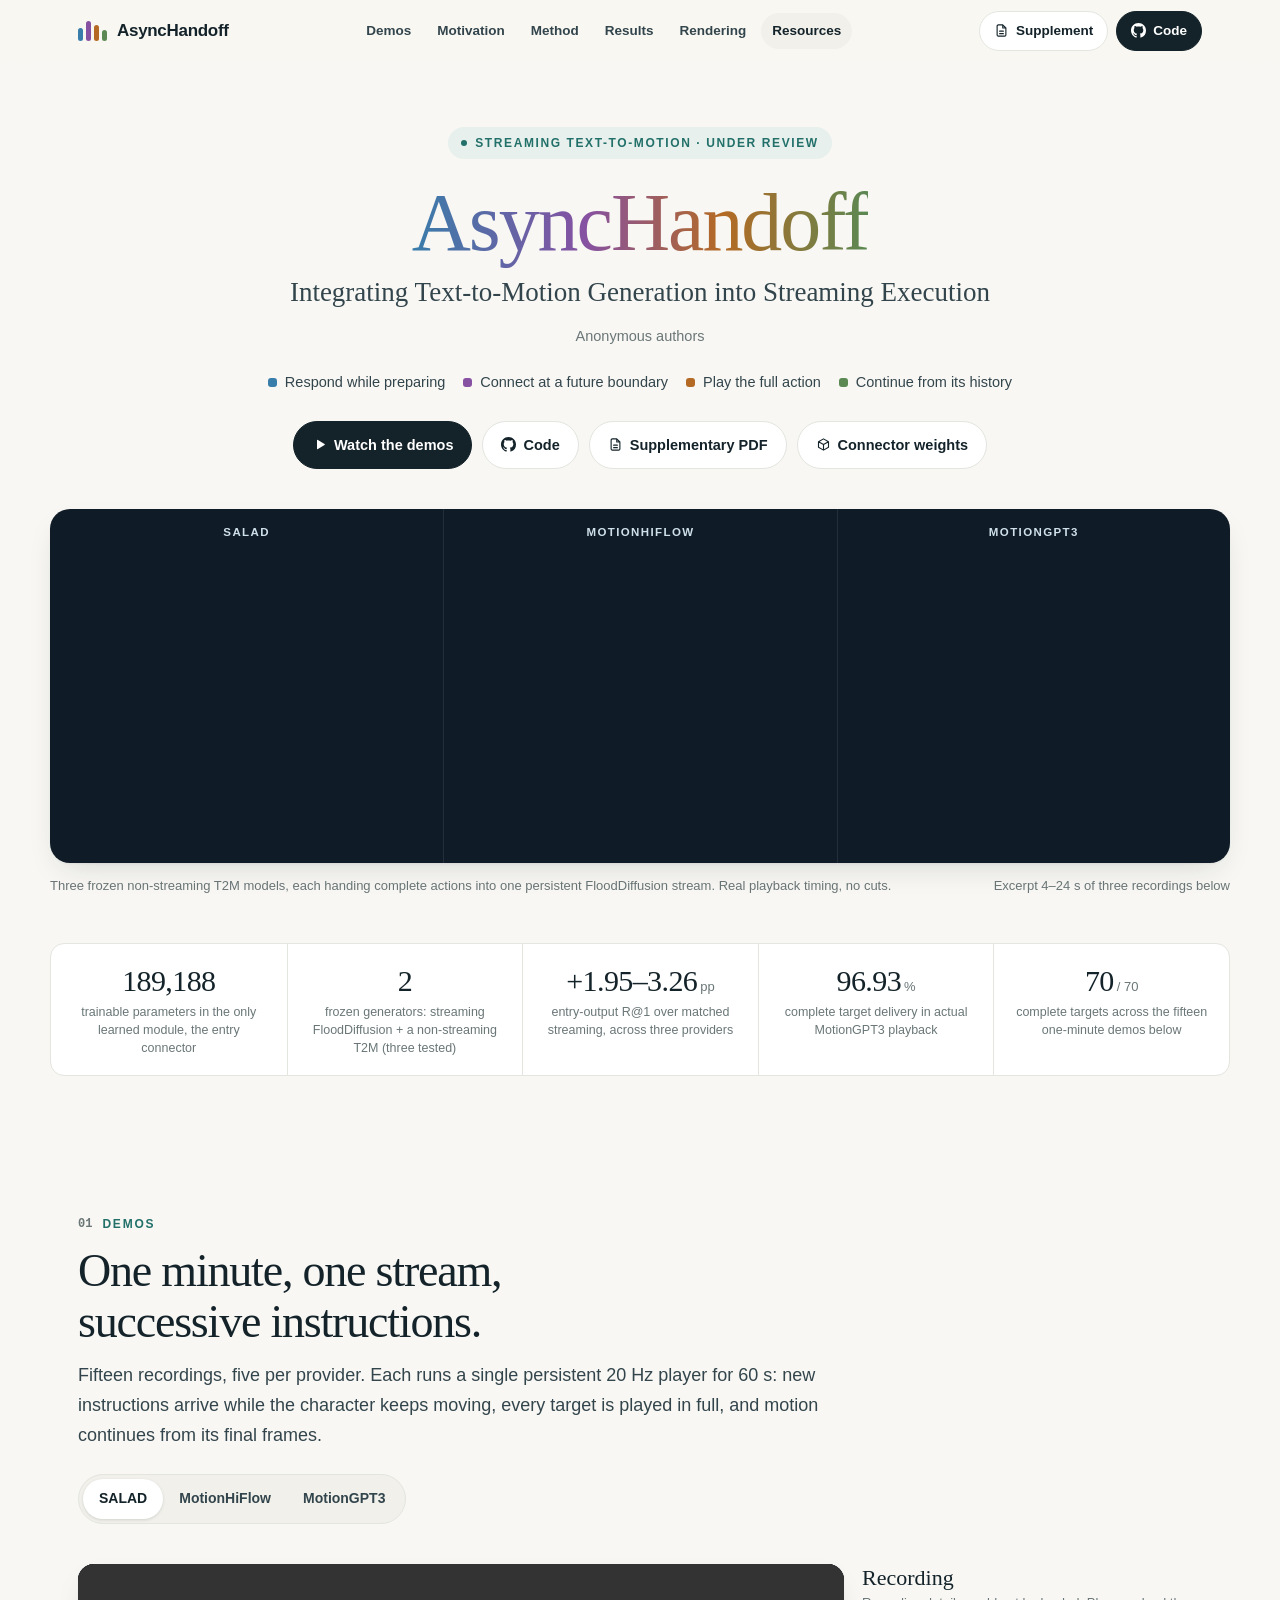
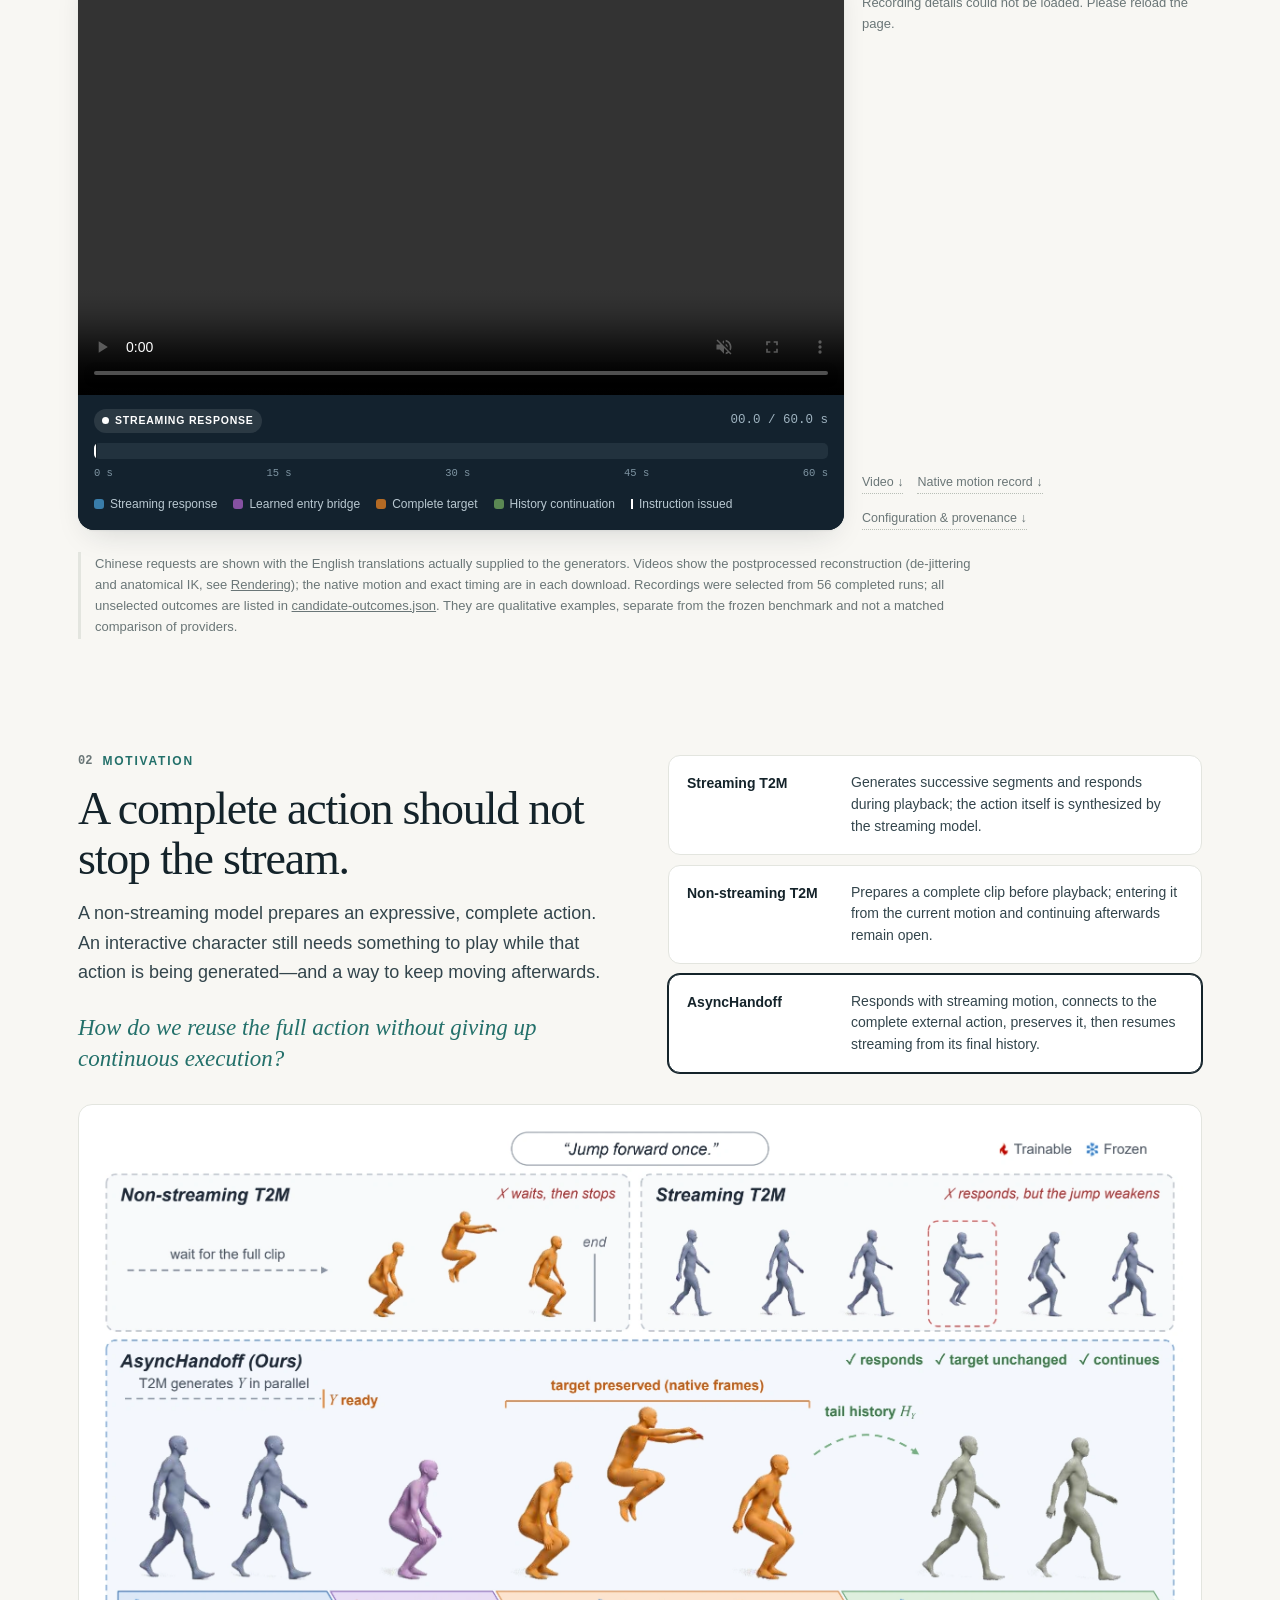
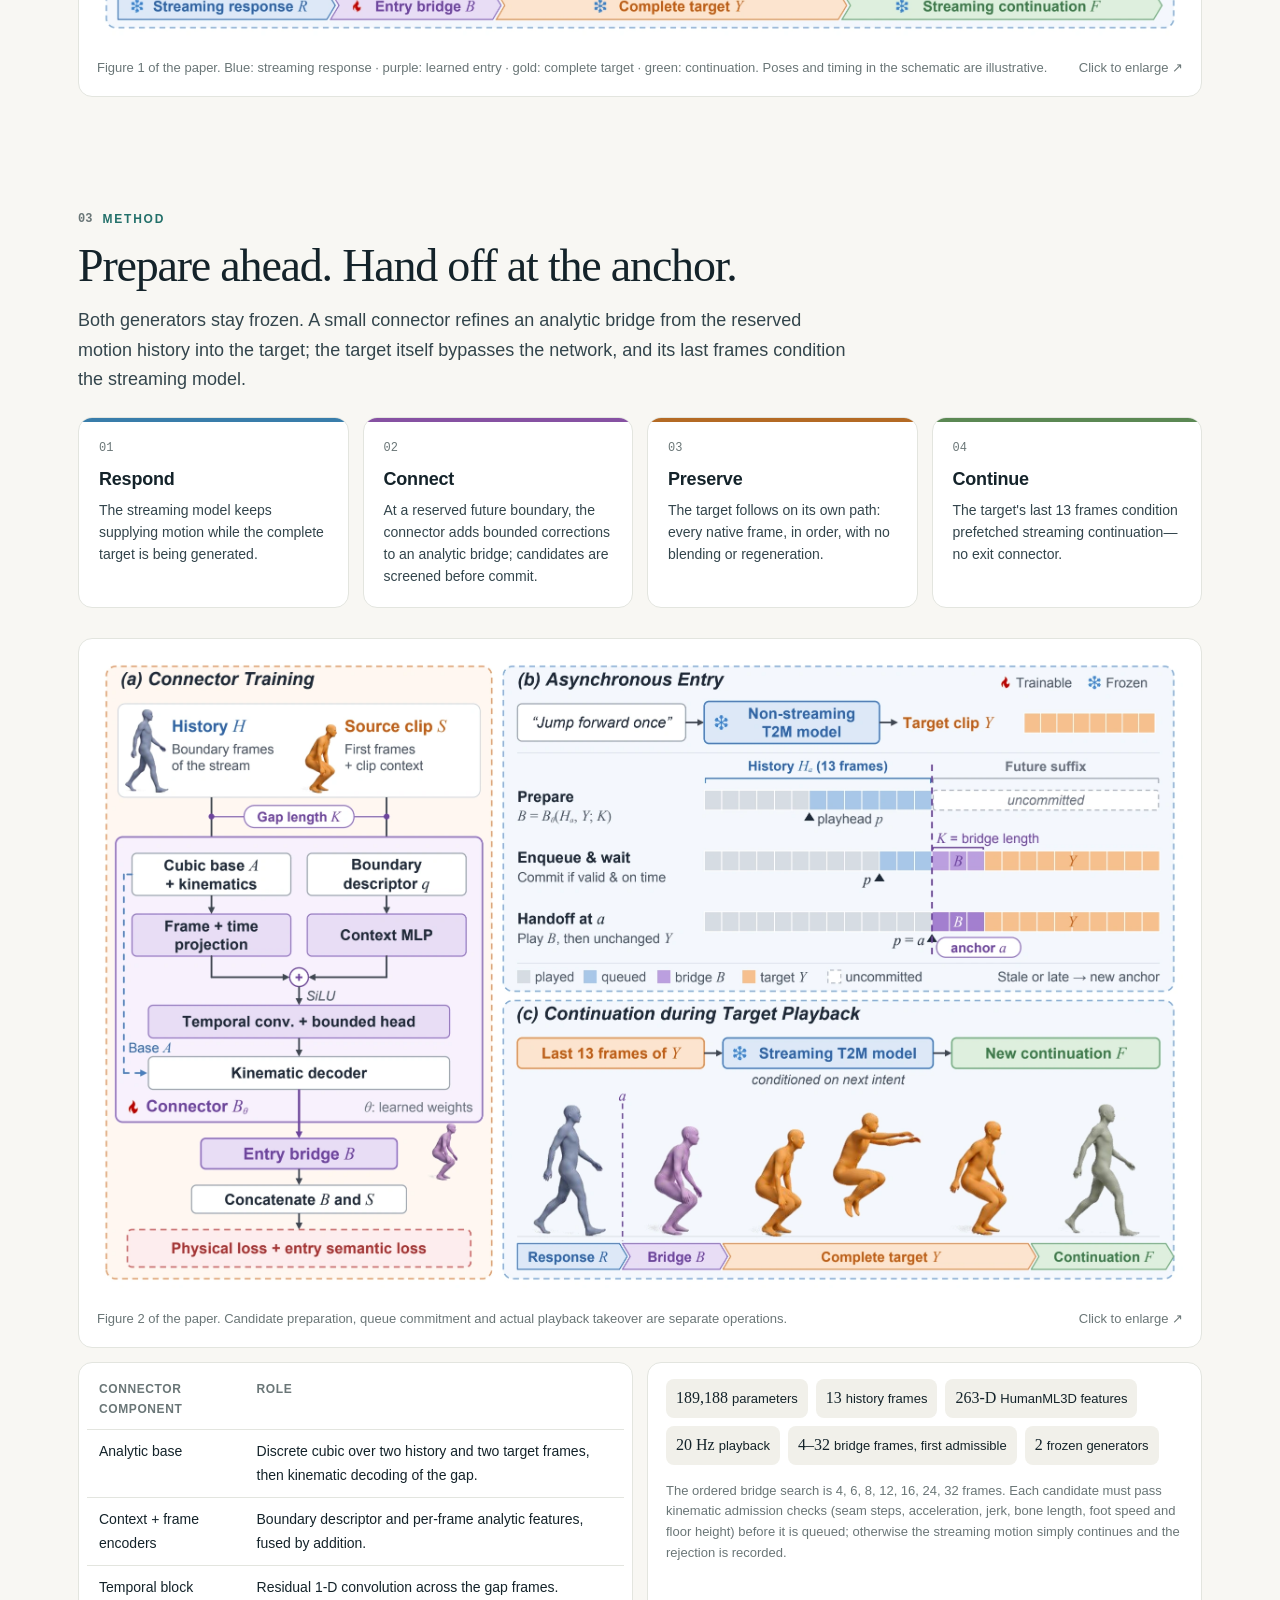
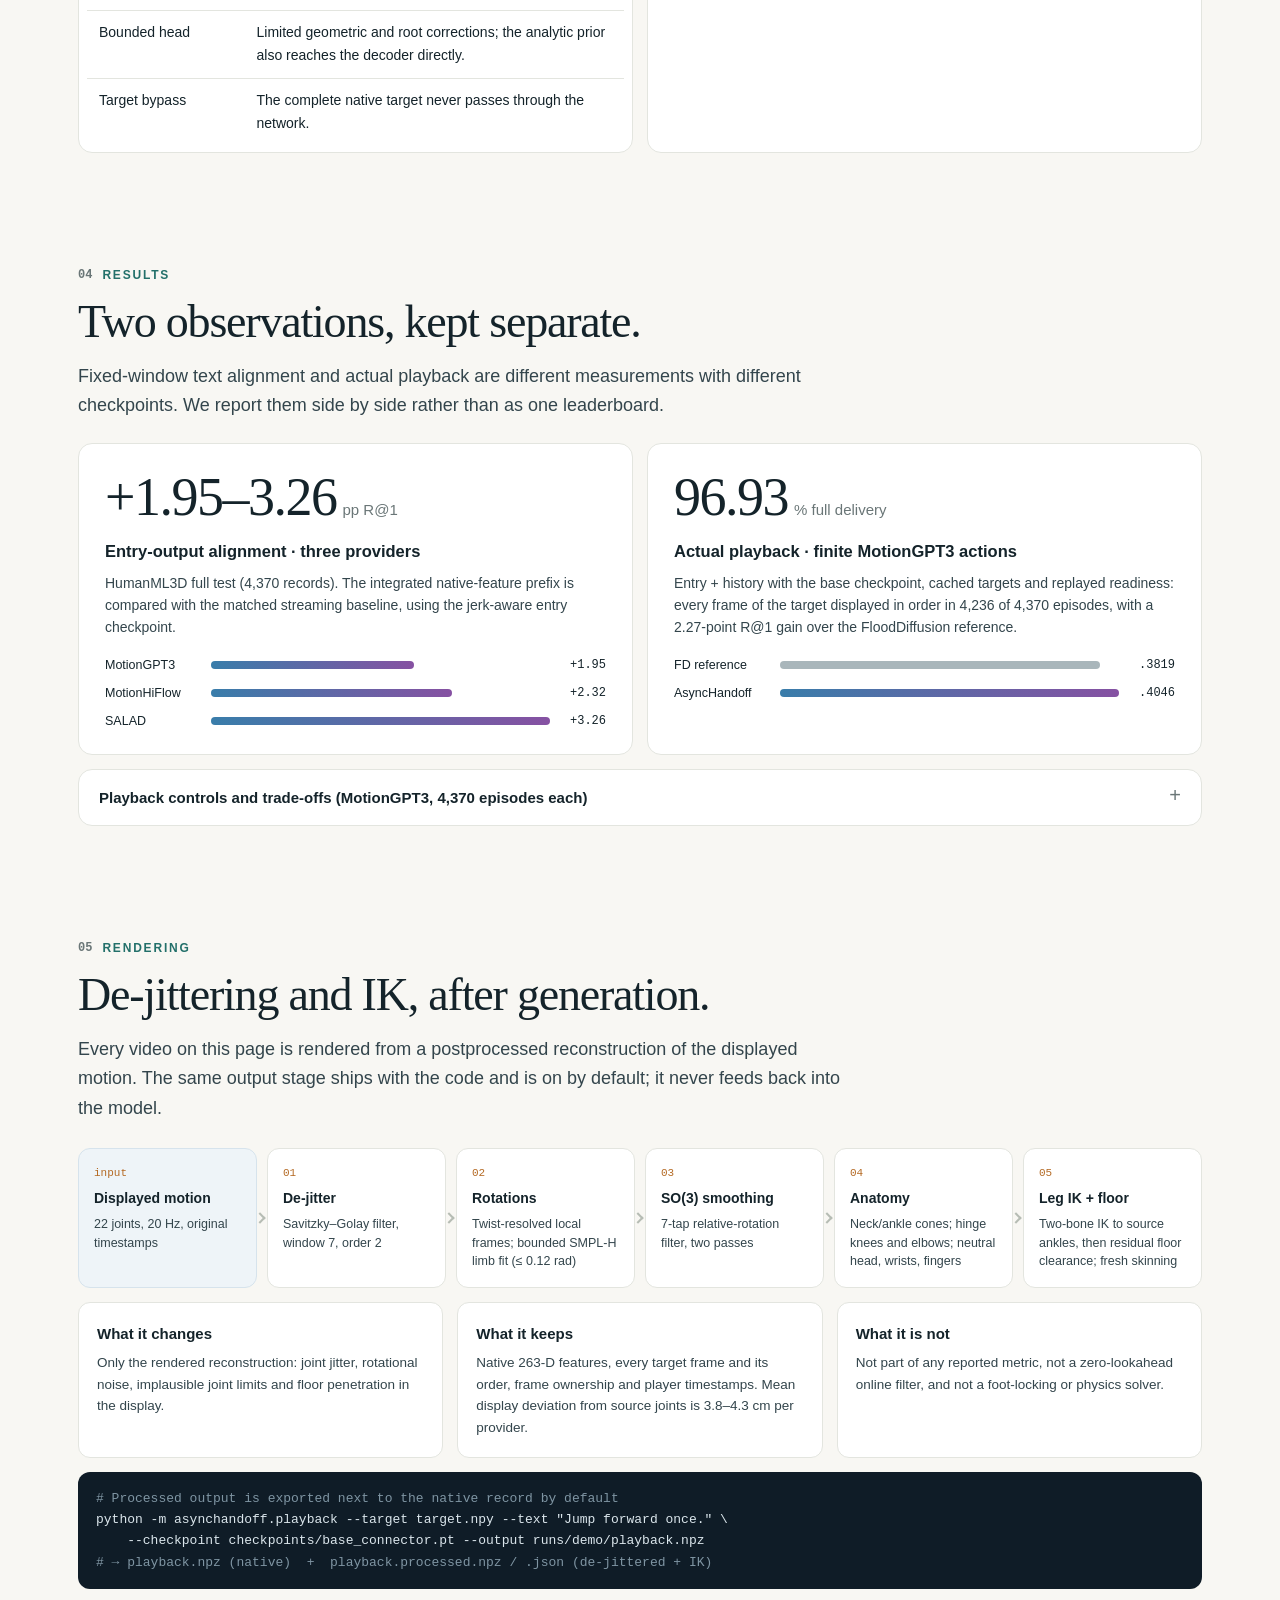
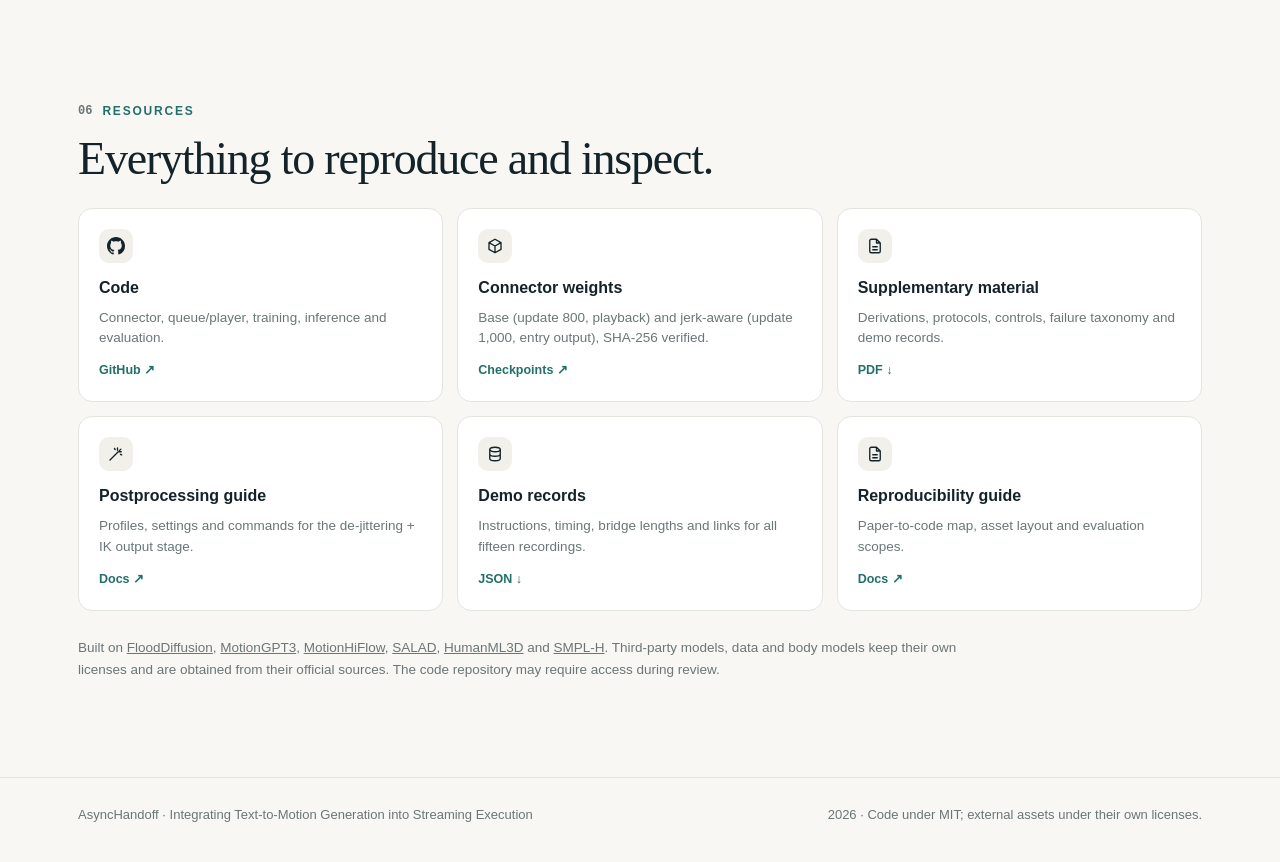
==== commit 5048c95b: "Publish redesigned motion project page" ====
--- a/AsyncHandoff/index.html
+++ b/AsyncHandoff/index.html
@@ -1,37 +1,643 @@
 <!doctype html>
 <html lang="en">
 <head>
-<meta charset="utf-8"><meta name="viewport" content="width=device-width,initial-scale=1">
-<meta name="description" content="AsyncHandoff brings complete text-to-motion actions into a continuous motion stream through a learned entry connector and target-history continuation.">
+<meta charset="utf-8">
+<meta name="viewport" content="width=device-width,initial-scale=1">
+<title>AsyncHandoff — Integrating Text-to-Motion Generation into Streaming Execution</title>
+<meta name="description" content="AsyncHandoff brings complete non-streaming text-to-motion actions into a continuous motion stream with a learned entry connector and target-history continuation.">
 <link rel="canonical" href="https://luomingshuang.github.io/AsyncHandoff/">
-<meta name="theme-color" content="#f7f5ef"><title>AsyncHandoff — Complete actions, continuous motion</title>
+<meta property="og:title" content="AsyncHandoff: Integrating Text-to-Motion Generation into Streaming Execution">
+<meta property="og:description" content="Respond while preparing. Connect at a future boundary. Play the full action. Continue from its history.">
+<meta property="og:image" content="https://luomingshuang.github.io/AsyncHandoff/assets/hero-trio-poster.webp">
+<meta name="theme-color" content="#f8f7f3">
 <style>
-:root{--bg:#f7f5ef;--paper:#fffefb;--ink:#1a292c;--muted:#626c6c;--line:#d9dfd9;--blue:#397daa;--purple:#8651a2;--gold:#b46a24;--green:#5b8853;--teal:#276e66}*{box-sizing:border-box}html{scroll-behavior:smooth;scroll-padding-top:92px}body{margin:0;background:var(--bg);color:var(--ink);font:16px/1.7 -apple-system,BlinkMacSystemFont,'Segoe UI',sans-serif}a{color:inherit;text-underline-offset:4px}button{font:inherit;cursor:pointer}button:focus-visible,a:focus-visible,input:focus-visible{outline:3px solid #397daa;outline-offset:5px}nav{position:sticky;top:0;z-index:10;border-bottom:1px solid #e1e4de;background:#f7f5eff2;backdrop-filter:blur(16px)}.nav{max-width:1260px;margin:auto;padding:19px 32px;display:flex;align-items:center;justify-content:space-between;gap:24px}.brand{font-size:19px;font-weight:750;text-decoration:none;letter-spacing:-.5px}.mark{display:inline-flex;gap:3px;margin-right:10px;vertical-align:middle}.mark i{width:5px;height:18px;border-radius:3px;background:var(--blue)}.mark i:nth-child(2){height:25px;background:var(--purple)}.mark i:nth-child(3){height:21px;background:var(--gold)}.navlinks{display:flex;gap:27px;font-size:13px;font-weight:600}.navlinks a{text-decoration:none}.navlinks a:hover{color:var(--teal)}main{max-width:1260px;margin:auto;padding:0 32px}.hero{text-align:center;padding:76px 0 38px}.eyebrow{font-size:11px;letter-spacing:2.3px;font-weight:750;text-transform:uppercase;color:var(--teal);display:flex;align-items:center;gap:13px}.hero .eyebrow{justify-content:center}.eyebrow:before{content:'';width:25px;height:1px;background:currentColor}h1,h2{font-family:Georgia,'Times New Roman',serif;font-weight:400;letter-spacing:-2.5px;line-height:1.1}h1{font-size:clamp(50px,6.3vw,86px);margin:23px 0 22px}h1 em{font-style:italic;color:var(--teal)}.subhead{font-size:18px;line-height:1.65;max-width:730px;margin:0 auto;color:var(--muted)}.actions{display:flex;justify-content:center;gap:10px;margin-top:29px;flex-wrap:wrap}.button{display:inline-flex;justify-content:center;align-items:center;gap:12px;min-height:46px;padding:10px 20px;border:1px solid var(--ink);border-radius:5px;text-decoration:none;font-size:13px;font-weight:650;background:transparent}.button.primary{background:var(--ink);color:white}.button:hover{transform:translateY(-1px);background:#e9ece6}.button.primary:hover{background:#344a48}.tags{display:flex;justify-content:center;gap:24px;flex-wrap:wrap;margin-top:25px;color:#6b7470;font-size:11px;letter-spacing:.7px}.tags span+span:before{content:'·';margin-right:24px}.showcase{margin:12px 0 40px}.stage{background:#101d2a;border-radius:12px;overflow:hidden;border:1px solid #253a4a;box-shadow:0 18px 55px #24372b12}.stage video{display:block;width:100%;aspect-ratio:16/9;object-fit:contain;background:#101d2a}.video-meta{display:flex;justify-content:space-between;gap:20px;align-items:center;padding:16px 20px;border-top:1px solid #2b3d4a;color:#d5e0e7;font-size:12px}.video-meta strong{font-weight:600}.badge{font-size:10px;letter-spacing:1.4px;text-transform:uppercase;border:1px solid #536774;padding:4px 10px;border-radius:20px;white-space:nowrap}.caption{font-size:12px;color:var(--muted);line-height:1.7;margin:12px 0}.media-tools{display:flex;align-items:center;justify-content:space-between;gap:20px;margin-top:20px}.tabs{display:flex;gap:5px;padding:4px;background:#e8ece6;border-radius:7px}.tabs button{border:0;background:transparent;color:#63716b;font-size:12px;padding:9px 15px;border-radius:4px}.tabs button[aria-pressed=true]{background:var(--paper);box-shadow:0 1px 5px #22312912;color:var(--ink)}.download{font-size:12px;color:var(--muted)}.chapters{display:grid;grid-template-columns:repeat(4,1fr);margin-top:14px;border-top:1px solid var(--line)}.chapter{background:none;border:0;text-align:left;padding:15px 12px 0 0;color:var(--muted);font-size:12px;line-height:1.5}.chapter[aria-current=true]{color:var(--teal);font-weight:650}.chapter span{display:block;font-size:10px;color:var(--teal);letter-spacing:1px;margin-bottom:5px}.chapter:hover{color:var(--ink)}.section{padding:75px 0;border-top:1px solid var(--line)}h2{font-size:clamp(36px,4vw,52px);margin:18px 0 23px}h3{font-size:19px;letter-spacing:-.3px;line-height:1.4;margin:0 0 10px}.lead{font-size:18px;color:var(--muted);max-width:770px}.split{display:grid;grid-template-columns:.92fr 1.08fr;gap:80px;align-items:start}.question{font:italic 30px/1.4 Georgia,serif;margin-top:30px;color:var(--teal);max-width:460px}.comparison{border-top:1px solid var(--line);margin-top:18px}.compare-row{display:grid;grid-template-columns:145px 1fr;gap:20px;padding:21px 0;border-bottom:1px solid var(--line)}.compare-row strong{font-size:13px;line-height:1.6}.compare-row p{margin:0;font-size:14px;color:var(--muted);line-height:1.65}.compare-row:last-child strong{color:var(--teal)}.figure{margin:32px 0 0;padding:24px;background:var(--paper);border:1px solid var(--line);border-radius:9px}.figure img{display:block;width:100%;height:auto}.figure button{display:block;border:0;background:none;padding:0;width:100%;cursor:zoom-in}.figcaption{font-size:12px;color:var(--muted);margin-top:18px;display:flex;gap:25px;justify-content:space-between}.steps{display:grid;grid-template-columns:repeat(4,1fr);margin-top:35px;gap:28px}.step{padding-top:19px;border-top:2px solid var(--blue)}.step:nth-child(2){border-color:var(--purple)}.step:nth-child(3){border-color:var(--gold)}.step:nth-child(4){border-color:var(--green)}.step span{font:italic 25px Georgia,serif;color:var(--muted);display:block;margin-bottom:13px}.step p{font-size:13px;color:var(--muted);line-height:1.75;margin:0}.evidence{display:grid;grid-template-columns:1fr 1fr;gap:32px;margin-top:32px}.measure{padding:28px 0;border-top:1px solid var(--ink)}.measure .number{font:48px/1.2 Georgia,serif;letter-spacing:-2px}.measure .number small{font:15px -apple-system,sans-serif;letter-spacing:0;margin-left:7px}.measure h3{font-size:14px;margin:14px 0 9px}.measure p{font-size:13px;color:var(--muted);max-width:440px;line-height:1.75}details{margin-top:20px;border-top:1px solid var(--line);border-bottom:1px solid var(--line);padding:17px 0}summary{cursor:pointer;font-weight:600;font-size:13px}table{width:100%;border-collapse:collapse;font-size:12px;margin-top:20px;text-align:left}th,td{padding:13px 12px;border-bottom:1px solid var(--line)}th{font-weight:600}td{color:var(--muted)}.resources{display:grid;grid-template-columns:1.15fr .85fr;gap:90px}.resource-links{border-top:1px solid var(--line)}.resource-links a{display:flex;justify-content:space-between;padding:18px 0;text-decoration:none;border-bottom:1px solid var(--line);font-size:14px}.resource-links a:hover{color:var(--teal)}.resource-links span{font-size:12px;color:var(--muted)}.scope{border-left:2px solid var(--teal);padding-left:20px;margin-top:24px;font-size:13px;color:var(--muted)}footer{border-top:1px solid var(--line);padding:29px 32px;max-width:1260px;margin:auto;display:flex;justify-content:space-between;gap:20px;font-size:11px;color:var(--muted)}dialog{width:min(96vw,1500px);padding:15px;border:0;border-radius:8px;background:var(--paper)}dialog::backdrop{background:#0a1a22c9;backdrop-filter:blur(6px)}dialog img{width:100%;display:block}dialog button{position:absolute;right:20px;top:20px;background:#fff;border:1px solid #ccc;border-radius:50%;width:35px;height:35px}.disclosure{font-size:12px;color:var(--muted);margin-top:17px}.notice{font-size:12px;color:#6d766f;line-height:1.7}.light{color:var(--muted)}@media(max-width:800px){main{padding:0 20px}.nav{padding:16px 20px}.navlinks{gap:15px}.navlinks a:nth-child(3){display:none}.hero{padding-top:52px}h1{letter-spacing:-1.7px}.split,.resources{grid-template-columns:1fr;gap:26px}.steps{grid-template-columns:1fr 1fr;gap:25px}.section{padding:48px 0}.figure{padding:12px}.evidence{gap:25px}.media-tools{flex-direction:column;align-items:flex-start}.chapters{grid-template-columns:1fr 1fr}.video-meta{padding:12px;align-items:flex-start}.video-meta .badge{display:none}.comparison{margin-top:0}.tags{gap:12px}.tags span+span:before{margin-right:12px}.figcaption{display:block}.measure .number{font-size:37px}table{font-size:10px}th,td{padding:10px 4px}footer{flex-direction:column}.subhead{font-size:16px}.tabs button{padding:8px 10px}.compare-row{grid-template-columns:120px 1fr;gap:12px}}
-@media(prefers-reduced-motion:reduce){html{scroll-behavior:auto}*{transition:none!important}}
-.compound-cues{display:grid;grid-template-columns:1fr 1fr;gap:16px;margin-top:20px}.compound-cue{border:1px solid var(--line);border-radius:7px;background:var(--paper);padding:20px;text-align:left;color:var(--ink)}.compound-cue:hover{border-color:var(--teal)}.compound-cue span,.compound-cue strong,.compound-cue small{display:block}.compound-cue span{font-size:10px;letter-spacing:1px;color:var(--teal);margin-bottom:8px}.compound-cue strong{font-size:16px;font-weight:600;line-height:1.7}.compound-cue small{font-size:12px;line-height:1.65;color:var(--muted);margin-top:9px}@media(max-width:800px){.compound-cues{grid-template-columns:1fr}.compound-cue{padding:16px}}
-.motion-cases{display:grid;grid-template-columns:repeat(5,1fr);gap:8px;margin:18px 0}.motion-case{background:transparent;border:1px solid var(--line);border-radius:6px;text-align:left;padding:14px 13px;color:var(--muted);font-size:12px;line-height:1.5}.motion-case span{display:block;font-size:10px;letter-spacing:1px;color:var(--teal);margin-bottom:6px}.motion-case[aria-pressed=true]{background:var(--ink);border-color:var(--ink);color:white}.motion-case[aria-pressed=true] span{color:#a9d3c7}.phase-legend{display:flex;gap:20px;flex-wrap:wrap;margin-top:18px;font-size:11px;color:var(--muted)}.phase-legend span:before{content:'';display:inline-block;width:8px;height:8px;margin-right:7px;border-radius:50%;background:var(--phase)}.compound-cue[aria-current=true]{border-color:var(--teal);box-shadow:inset 3px 0 var(--teal)}@media(max-width:800px){.motion-cases{grid-template-columns:1fr 1fr}.motion-case:last-child{grid-column:span 2}.phase-legend{gap:10px 18px}}
+:root{
+  --bg:#f8f7f3;--paper:#ffffff;--ink:#14232a;--ink2:#33454c;--muted:#6a7677;--line:#e3e5df;--soft:#f1f0ea;
+  --stream:#397daa;--bridge:#8651a2;--target:#b46a24;--cont:#5b8853;--teal:#23706a;--night:#0f1c27;
+  --serif:"Iowan Old Style","Palatino Linotype",Palatino,"Book Antiqua",Georgia,"Songti SC",serif;
+  --sans:-apple-system,BlinkMacSystemFont,"Segoe UI",Inter,"Helvetica Neue",Arial,"PingFang SC","Hiragino Sans GB","Microsoft YaHei",sans-serif;
+  --mono:ui-monospace,SFMono-Regular,Menlo,Consolas,monospace;
+  --r:14px;--shadow:0 1px 2px rgba(20,35,42,.05),0 12px 32px -12px rgba(20,35,42,.18);
+}
+*{box-sizing:border-box}
+html{scroll-behavior:smooth;scroll-padding-top:76px}
+body{margin:0;background:var(--bg);color:var(--ink);font:16px/1.68 var(--sans);-webkit-font-smoothing:antialiased}
+a{color:inherit}
+img,video{display:block;max-width:100%}
+button{font:inherit;color:inherit;cursor:pointer}
+:focus-visible{outline:3px solid var(--stream);outline-offset:3px;border-radius:6px}
+.wrap{max-width:1180px;margin:0 auto;padding:0 28px}
+
+/* ---------- nav ---------- */
+nav{position:sticky;top:0;z-index:30;background:rgba(248,247,243,.86);backdrop-filter:saturate(1.4) blur(14px);-webkit-backdrop-filter:saturate(1.4) blur(14px);border-bottom:1px solid transparent;transition:border-color .2s}
+nav.scrolled{border-bottom-color:var(--line)}
+.nav{display:flex;align-items:center;justify-content:space-between;height:62px;gap:20px}
+.brand{display:flex;align-items:center;gap:10px;font-weight:720;letter-spacing:-.3px;text-decoration:none;font-size:17px}
+.mark{display:inline-flex;align-items:flex-end;gap:3px;height:20px}
+.mark i{width:5px;border-radius:3px}
+.mark i:nth-child(1){height:13px;background:var(--stream)}.mark i:nth-child(2){height:20px;background:var(--bridge)}.mark i:nth-child(3){height:16px;background:var(--target)}.mark i:nth-child(4){height:11px;background:var(--cont)}
+.navlinks{display:flex;gap:4px;font-size:13.5px;font-weight:560}
+.navlinks a{text-decoration:none;padding:7px 11px;border-radius:999px;color:var(--ink2)}
+.navlinks a:hover,.navlinks a.on{background:var(--soft);color:var(--ink)}
+.navcta{display:flex;gap:8px}
+.pill{display:inline-flex;align-items:center;gap:7px;padding:8px 14px;border-radius:999px;border:1px solid var(--line);background:var(--paper);font-size:13.5px;font-weight:600;text-decoration:none;white-space:nowrap}
+.pill:hover{border-color:#c9cdc5}
+.pill.dark{background:var(--ink);border-color:var(--ink);color:#fff}
+.pill.dark:hover{background:#22363e}
+.pill svg{width:15px;height:15px}
+
+/* ---------- hero ---------- */
+.hero{padding:64px 0 26px;text-align:center}
+.venue{display:inline-flex;align-items:center;gap:8px;font-size:12px;font-weight:650;letter-spacing:1.6px;text-transform:uppercase;color:var(--teal);background:#e7f0ec;border-radius:999px;padding:6px 13px}
+.venue:before{content:"";width:6px;height:6px;border-radius:50%;background:var(--teal)}
+h1{font-family:var(--serif);font-weight:500;font-size:clamp(44px,6.4vw,82px);line-height:1.02;letter-spacing:-2px;margin:22px 0 10px}
+h1 .grad{background:linear-gradient(90deg,var(--stream),var(--bridge) 38%,var(--target) 68%,var(--cont));-webkit-background-clip:text;background-clip:text;color:transparent}
+.paper-title{font-family:var(--serif);font-size:clamp(19px,2.3vw,27px);line-height:1.3;color:var(--ink2);margin:0 auto;max-width:820px}
+.authors{margin-top:14px;color:var(--muted);font-size:14.5px}
+.tagline{display:flex;flex-wrap:wrap;justify-content:center;gap:8px 18px;margin:22px auto 0;font-size:14.5px;color:var(--ink2);max-width:860px}
+.tagline span{display:inline-flex;align-items:center;gap:8px}
+.tagline b{display:inline-block;width:9px;height:9px;border-radius:3px}
+.actions{display:flex;justify-content:center;flex-wrap:wrap;gap:10px;margin-top:26px}
+.actions .pill{padding:11px 18px;font-size:14.5px}
+
+.teaser{margin:40px auto 0;position:relative;border-radius:20px;overflow:hidden;background:var(--night);box-shadow:var(--shadow)}
+.teaser video{width:100%;aspect-ratio:1440/432;object-fit:cover}
+.teaser .lanes{position:absolute;inset:0;display:grid;grid-template-columns:repeat(3,1fr);pointer-events:none}
+.teaser .lane{position:relative;border-left:1px solid rgba(255,255,255,.08);padding:14px 16px}
+.teaser .lane:first-child{border-left:0}
+.lane .who{font-size:11.5px;font-weight:700;letter-spacing:1.4px;text-transform:uppercase;color:#cfe0ea}
+.lane .now{position:absolute;left:14px;right:14px;bottom:13px;color:#fff;font-size:13px;line-height:1.45;text-shadow:0 1px 8px rgba(0,0,0,.6)}
+.lane .now .zh{display:block;font-size:14px;font-weight:600}
+.lane .now .en{display:block;color:#c7d3da;font-size:12px}
+.phase-chip{display:inline-flex;align-items:center;gap:6px;margin-top:6px;font-size:10.5px;font-weight:700;letter-spacing:.8px;text-transform:uppercase;padding:3px 8px;border-radius:999px;background:rgba(255,255,255,.1);color:#fff}
+.phase-chip i{width:7px;height:7px;border-radius:50%;background:var(--c,#fff)}
+.teaser-cap{display:flex;justify-content:space-between;gap:20px;flex-wrap:wrap;margin-top:12px;font-size:13px;color:var(--muted);text-align:left}
+
+/* ---------- numbers strip ---------- */
+.stats{display:grid;grid-template-columns:repeat(5,1fr);gap:0;margin:46px 0 0;border:1px solid var(--line);border-radius:var(--r);background:var(--paper);overflow:hidden}
+.stat{padding:20px 20px 18px;border-left:1px solid var(--line)}
+.stat:first-child{border-left:0}
+.stat .v{font-family:var(--serif);font-size:30px;line-height:1.1;letter-spacing:-.6px}
+.stat .v small{font-family:var(--sans);font-size:13px;color:var(--muted);letter-spacing:0;margin-left:3px}
+.stat .k{font-size:12.5px;color:var(--muted);margin-top:6px;line-height:1.45}
+
+/* ---------- sections ---------- */
+main section.wrap{margin-top:112px}
+.kicker{display:flex;align-items:center;gap:10px;font-size:12px;font-weight:700;letter-spacing:1.8px;text-transform:uppercase;color:var(--teal)}
+.kicker .n{font-family:var(--mono);color:var(--muted);letter-spacing:0}
+h2{font-family:var(--serif);font-weight:500;font-size:clamp(32px,3.8vw,46px);line-height:1.1;letter-spacing:-1.2px;margin:12px 0 14px}
+.lead{font-size:18px;line-height:1.65;color:var(--ink2);max-width:780px;margin:0}
+.muted{color:var(--muted)}
+.card{background:var(--paper);border:1px solid var(--line);border-radius:var(--r)}
+
+/* ---------- gallery ---------- */
+.gal-head{display:flex;justify-content:space-between;align-items:flex-end;gap:24px;flex-wrap:wrap}
+.seg{display:inline-flex;padding:4px;border-radius:999px;background:var(--soft);border:1px solid var(--line)}
+.seg button{border:0;background:transparent;padding:8px 16px;border-radius:999px;font-size:14px;font-weight:620;color:var(--ink2)}
+.seg button[aria-pressed=true]{background:var(--paper);color:var(--ink);box-shadow:0 1px 3px rgba(20,35,42,.14)}
+.seg button small{font-weight:500;color:var(--muted);margin-left:4px}
+.cases{display:grid;grid-template-columns:repeat(5,1fr);gap:12px;margin:22px 0 18px}
+.case{border:1px solid var(--line);background:var(--paper);border-radius:12px;padding:0;text-align:left;overflow:hidden;transition:transform .15s,border-color .15s,box-shadow .15s}
+.case:hover{transform:translateY(-2px);border-color:#cfd3cb}
+.case[aria-pressed=true]{border-color:var(--ink);box-shadow:0 0 0 1px var(--ink)}
+.case .thumb{aspect-ratio:16/10;background:var(--night) 50% 52%/250% auto no-repeat;position:relative}
+.case .thumb span{position:absolute;left:8px;top:8px;font-size:10.5px;font-weight:700;color:#fff;background:rgba(15,28,39,.7);border-radius:6px;padding:2px 7px;letter-spacing:.5px}
+.case .meta{padding:10px 12px 12px}
+.case strong{display:block;font-size:14px;line-height:1.3}
+.case small{display:block;font-size:12px;color:var(--muted);margin-top:3px}
+
+.player{display:grid;grid-template-columns:minmax(0,1fr) 340px;gap:18px;align-items:stretch}
+.stage{border-radius:16px;overflow:hidden;background:var(--night);box-shadow:var(--shadow)}
+.stage video{width:100%;aspect-ratio:16/9;background:var(--night)}
+.tl{padding:14px 16px 16px;background:#13222e;color:#dfe8ee}
+.tl-top{display:flex;justify-content:space-between;align-items:center;gap:12px;font-size:12.5px;margin-bottom:10px}
+.tl-top .phase-chip{margin:0}
+.tl-time{font-family:var(--mono);color:#9fb3c0}
+.bar{position:relative;height:16px;border-radius:5px;overflow:hidden;display:flex;cursor:pointer;background:#22323e}
+.bar .s{height:100%}
+.bar .ph{position:absolute;top:-2px;bottom:-2px;width:2px;background:#fff;box-shadow:0 0 0 1px rgba(0,0,0,.35);left:0;pointer-events:none}
+.bar .tick{position:absolute;top:0;bottom:0;width:1.5px;background:rgba(255,255,255,.85);pointer-events:none}
+.axis{display:flex;justify-content:space-between;font-family:var(--mono);font-size:10.5px;color:#7f95a3;margin-top:6px}
+.legend{display:flex;flex-wrap:wrap;gap:6px 16px;margin-top:12px;font-size:12px;color:#b9c8d1}
+.legend span{display:inline-flex;align-items:center;gap:6px}
+.legend i{width:10px;height:10px;border-radius:3px;display:inline-block}
+
+.side{display:flex;flex-direction:column;gap:12px;min-height:0}
+.side .now-title{font-family:var(--serif);font-size:22px;line-height:1.25;margin:0}
+.side .sub{font-size:13px;color:var(--muted)}
+.cues{display:flex;flex-direction:column;gap:8px;flex:1 1 0;min-height:0;overflow:auto;padding-right:4px;scrollbar-width:thin}
+.cue{border:1px solid var(--line);background:var(--paper);border-radius:12px;padding:11px 13px;text-align:left;position:relative;transition:border-color .15s,background .15s}
+.cue:hover{border-color:#cdd2ca}
+.cue[aria-current=true]{border-color:var(--target);background:#fffaf3;box-shadow:inset 3px 0 0 var(--target)}
+.cue .row{display:flex;justify-content:space-between;font-size:11px;font-weight:700;letter-spacing:.6px;color:var(--teal)}
+.cue .row em{font-style:normal;font-family:var(--mono);font-weight:500;color:var(--muted);letter-spacing:0}
+.cue .zh{display:block;font-size:14.5px;font-weight:600;line-height:1.5;margin-top:4px}
+.cue .en{display:block;font-size:12.5px;color:var(--muted);line-height:1.5;margin-top:2px}
+.cue .facts{display:flex;gap:10px;flex-wrap:wrap;margin-top:7px;font-size:11px;color:var(--ink2)}
+.cue .facts span{background:var(--soft);border-radius:6px;padding:1px 7px}
+.case-facts{display:grid;grid-template-columns:repeat(3,1fr);gap:8px}
+.case-facts div{background:var(--paper);border:1px solid var(--line);border-radius:10px;padding:9px 11px}
+.case-facts b{display:block;font-family:var(--serif);font-size:20px;font-weight:500;line-height:1.1}
+.case-facts small{font-size:11px;color:var(--muted)}
+.dl{display:flex;gap:14px;flex-wrap:wrap;font-size:12.5px}
+.dl a{color:var(--muted);text-decoration:none;border-bottom:1px dotted #b8beb6}
+.dl a:hover{color:var(--ink)}
+.note{margin-top:22px;font-size:13px;color:var(--muted);line-height:1.6;border-left:3px solid var(--line);padding:2px 0 2px 14px;max-width:900px}
+
+/* ---------- motivation ---------- */
+.split{display:grid;grid-template-columns:1fr 1fr;gap:56px;align-items:start}
+.cmp{display:flex;flex-direction:column;gap:10px;margin-top:4px}
+.cmp div{display:grid;grid-template-columns:150px 1fr;gap:14px;padding:16px 18px;border-radius:12px;background:var(--paper);border:1px solid var(--line)}
+.cmp div.ours{border-color:var(--ink);box-shadow:0 0 0 1px var(--ink)}
+.cmp strong{font-size:14px}
+.cmp p{margin:0;font-size:14px;color:var(--ink2);line-height:1.55}
+.q{font-family:var(--serif);font-style:italic;font-size:23px;line-height:1.35;color:var(--teal);margin:24px 0 0}
+figure{margin:0}
+.fig{margin-top:30px;padding:18px;background:var(--paper);border:1px solid var(--line);border-radius:var(--r)}
+.fig button{border:0;background:transparent;padding:0;width:100%;cursor:zoom-in}
+.fig img{width:100%;border-radius:6px}
+.fig figcaption{display:flex;justify-content:space-between;gap:20px;font-size:13px;color:var(--muted);margin-top:12px;line-height:1.55}
+.fig figcaption span:last-child{white-space:nowrap}
+
+/* ---------- method ---------- */
+.steps{display:grid;grid-template-columns:repeat(4,1fr);gap:14px;margin-top:22px}
+.step{padding:20px;border-radius:var(--r);background:var(--paper);border:1px solid var(--line);position:relative;overflow:hidden}
+.step:before{content:"";position:absolute;left:0;right:0;top:0;height:4px;background:var(--c)}
+.step .no{font-family:var(--mono);font-size:12px;color:var(--muted)}
+.step h3{margin:6px 0 6px;font-size:18px;letter-spacing:-.2px}
+.step p{margin:0;font-size:14px;color:var(--ink2);line-height:1.55}
+.glance{display:grid;grid-template-columns:1fr 1fr;gap:14px;margin-top:14px}
+table{width:100%;border-collapse:collapse;font-size:14px}
+th,td{text-align:left;padding:10px 12px;border-bottom:1px solid var(--line);vertical-align:top}
+th{font-size:12px;letter-spacing:.6px;text-transform:uppercase;color:var(--muted);font-weight:650}
+tr:last-child td{border-bottom:0}
+td.num{font-variant-numeric:tabular-nums;text-align:right;white-space:nowrap}
+.tbl{padding:6px 8px}
+.specs{display:flex;flex-wrap:wrap;gap:8px;padding:16px 18px}
+.specs span{font-size:13px;background:var(--soft);border-radius:8px;padding:6px 10px}
+.specs b{font-family:var(--serif);font-size:16px;font-weight:500;margin-right:4px}
+
+/* ---------- results ---------- */
+.res{display:grid;grid-template-columns:1fr 1fr;gap:14px;margin-top:22px}
+.big{padding:26px 26px 22px}
+.big .v{font-family:var(--serif);font-size:54px;line-height:1;letter-spacing:-1.5px}
+.big .v small{font-family:var(--sans);font-size:15px;color:var(--muted);letter-spacing:0;margin-left:6px}
+.big h3{margin:14px 0 6px;font-size:16.5px}
+.big p{margin:0;font-size:14px;color:var(--ink2);line-height:1.6}
+.bars{margin-top:16px;display:flex;flex-direction:column;gap:7px}
+.bars div{display:grid;grid-template-columns:96px 1fr 46px;gap:10px;align-items:center;font-size:12.5px}
+.bars i{display:block;height:8px;border-radius:4px;background:linear-gradient(90deg,var(--stream),var(--bridge))}
+.bars em{font-style:normal;font-family:var(--mono);font-size:12px;text-align:right}
+details{margin-top:14px;border:1px solid var(--line);border-radius:var(--r);background:var(--paper)}
+summary{cursor:pointer;padding:15px 20px;font-weight:620;font-size:15px;list-style:none;display:flex;justify-content:space-between}
+summary::-webkit-details-marker{display:none}
+summary:after{content:"+";font-weight:400;color:var(--muted);font-size:20px;line-height:1}
+details[open] summary:after{content:"–"}
+details .in{padding:0 20px 18px}
+tr.ours td{background:#fff8ee;font-weight:600}
+.small{font-size:13px;color:var(--muted);line-height:1.6}
+
+/* ---------- postprocessing ---------- */
+.pipe{display:grid;grid-template-columns:repeat(6,1fr);gap:10px;margin-top:24px;counter-reset:p}
+.pipe div{padding:16px 15px;border-radius:12px;background:var(--paper);border:1px solid var(--line);position:relative}
+.pipe div:not(:last-child):after{content:"";position:absolute;right:-8px;top:50%;width:6px;height:6px;border-top:2px solid #b6bcb4;border-right:2px solid #b6bcb4;transform:translateY(-50%) rotate(45deg);z-index:2}
+.pipe .io{background:#eef4f8;border-color:#d6e3ec}
+.pipe b{display:block;font-size:14px;margin-bottom:4px}
+.pipe span{font-size:12.5px;color:var(--ink2);line-height:1.5;display:block}
+.pipe .k{font-family:var(--mono);font-size:11px;color:var(--target);margin-bottom:6px;display:block}
+.scope{display:grid;grid-template-columns:repeat(3,1fr);gap:14px;margin-top:14px}
+.scope div{padding:18px;border-radius:12px;background:var(--paper);border:1px solid var(--line)}
+.scope h3{margin:0 0 6px;font-size:15px}
+.scope p{margin:0;font-size:13.5px;color:var(--ink2);line-height:1.6}
+code{font-family:var(--mono);font-size:.88em;background:var(--soft);padding:1px 6px;border-radius:5px}
+pre{margin:14px 0 0;background:var(--night);color:#dbe6ec;border-radius:12px;padding:16px 18px;font:13px/1.65 var(--mono);overflow:auto}
+pre .c{color:#7f95a3}
+
+/* ---------- resources ---------- */
+.rgrid{display:grid;grid-template-columns:repeat(3,1fr);gap:14px;margin-top:24px}
+.rcard{display:flex;flex-direction:column;gap:6px;padding:20px;border-radius:var(--r);background:var(--paper);border:1px solid var(--line);text-decoration:none;transition:transform .15s,border-color .15s}
+.rcard:hover{transform:translateY(-2px);border-color:#c9cdc5}
+.rcard .ic{width:34px;height:34px;border-radius:10px;display:grid;place-items:center;background:var(--soft);margin-bottom:6px}
+.rcard .ic svg{width:18px;height:18px}
+.rcard strong{font-size:16px}
+.rcard span{font-size:13.5px;color:var(--muted);line-height:1.5}
+.rcard em{font-style:normal;font-size:12.5px;color:var(--teal);font-weight:620;margin-top:auto;padding-top:6px}
+.ack{margin-top:26px;font-size:13.5px;color:var(--muted);line-height:1.65;max-width:900px}
+footer{margin-top:96px;border-top:1px solid var(--line);padding:26px 0 36px;font-size:13px;color:var(--muted)}
+footer .wrap{display:flex;justify-content:space-between;gap:20px;flex-wrap:wrap}
+
+dialog{border:0;padding:0;background:transparent;max-width:min(1400px,96vw)}
+dialog::backdrop{background:rgba(10,18,24,.82)}
+dialog img{border-radius:10px;max-height:90vh;background:#fff}
+dialog button{position:absolute;right:10px;top:10px;width:36px;height:36px;border-radius:50%;border:0;background:#fff;font-size:20px}
+
+.reveal{opacity:0;transform:translateY(14px);transition:opacity .6s ease,transform .6s ease}
+.reveal.in{opacity:1;transform:none}
+
+@media (max-width:1020px){
+  .navlinks{display:none}
+  .player{grid-template-columns:1fr}
+  .cues{flex:none;max-height:none}
+  .cases{grid-template-columns:repeat(3,1fr)}
+  .stats{grid-template-columns:repeat(3,1fr)}
+  .stat:nth-child(4){border-left:0}
+  .stat:nth-child(n+4){border-top:1px solid var(--line)}
+  .split,.res,.glance{grid-template-columns:1fr;gap:28px}
+  .steps{grid-template-columns:1fr 1fr}
+  .pipe{grid-template-columns:repeat(3,1fr)}
+  .pipe div:nth-child(3):after{display:none}
+  .scope,.rgrid{grid-template-columns:1fr 1fr}
+}
+@media (max-width:640px){
+  .wrap{padding:0 18px}
+  .navcta .pill:not(.dark){display:none}
+  .hero{padding-top:40px}
+  .cases{grid-template-columns:1fr 1fr}
+  .stats{grid-template-columns:1fr 1fr}
+  .stat{border-left:0;border-top:1px solid var(--line)}
+  .stat:first-child{border-top:0}
+  .teaser .lane .now{display:none}
+  .steps,.scope,.rgrid,.pipe{grid-template-columns:1fr}
+  .pipe div:after{display:none}
+  .cmp div{grid-template-columns:1fr;gap:4px}
+  .case-facts{grid-template-columns:1fr 1fr 1fr}
+  .fig figcaption{flex-direction:column;gap:4px}
+}
+@media (prefers-reduced-motion:reduce){html{scroll-behavior:auto}*{transition:none!important}.reveal{opacity:1;transform:none}}
 </style>
 </head>
 <body>
-<nav aria-label="Main navigation"><div class="nav"><a class="brand" href="#top"><span class="mark" aria-hidden="true"><i></i><i></i><i></i></span>AsyncHandoff</a><div class="navlinks"><a href="#motivation">Motivation</a><a href="#method">Method</a><a href="#evidence">Evidence</a><a href="https://github.com/luomingshuang/Asynchandoff-2026-streaming-t2m">Code ↗</a></div></div></nav>
+<svg width="0" height="0" style="position:absolute" aria-hidden="true">
+  <symbol id="i-gh" viewBox="0 0 16 16"><path fill="currentColor" d="M8 0C3.58 0 0 3.58 0 8c0 3.54 2.29 6.53 5.47 7.59.4.07.55-.17.55-.38 0-.19-.01-.82-.01-1.49-2.01.37-2.53-.49-2.69-.94-.09-.23-.48-.94-.82-1.13-.28-.15-.68-.52-.01-.53.63-.01 1.08.58 1.23.82.72 1.21 1.87.87 2.33.66.07-.52.28-.87.51-1.07-1.78-.2-3.64-.89-3.64-3.95 0-.87.31-1.59.82-2.15-.08-.2-.36-1.02.08-2.12 0 0 .67-.21 2.2.82.64-.18 1.32-.27 2-.27.68 0 1.36.09 2 .27 1.53-1.04 2.2-.82 2.2-.82.44 1.1.16 1.92.08 2.12.51.56.82 1.27.82 2.15 0 3.07-1.87 3.75-3.65 3.95.29.25.54.73.54 1.48 0 1.07-.01 1.93-.01 2.2 0 .21.15.46.55.38A8.013 8.013 0 0016 8c0-4.42-3.58-8-8-8z"/></symbol>
+  <symbol id="i-doc" viewBox="0 0 24 24"><path fill="none" stroke="currentColor" stroke-width="1.8" stroke-linecap="round" stroke-linejoin="round" d="M14 3H7a2 2 0 00-2 2v14a2 2 0 002 2h10a2 2 0 002-2V8zM14 3v5h5M9 13h6M9 17h6"/></symbol>
+  <symbol id="i-play" viewBox="0 0 24 24"><path fill="currentColor" d="M8 5.5v13a1 1 0 001.5.86l10.5-6.5a1 1 0 000-1.72L9.5 4.64A1 1 0 008 5.5z"/></symbol>
+  <symbol id="i-box" viewBox="0 0 24 24"><path fill="none" stroke="currentColor" stroke-width="1.8" stroke-linejoin="round" d="M12 3l8 4.5v9L12 21l-8-4.5v-9zM12 12l8-4.5M12 12v9M12 12L4 7.5"/></symbol>
+  <symbol id="i-wand" viewBox="0 0 24 24"><path fill="none" stroke="currentColor" stroke-width="1.8" stroke-linecap="round" d="M4 20L15 9M14 4v3M19 9h-3M18.5 5.5l-2 2M10 4.5l.8 1.6M19.5 13.2l-1.6-.8"/></symbol>
+  <symbol id="i-data" viewBox="0 0 24 24"><g fill="none" stroke="currentColor" stroke-width="1.8"><ellipse cx="12" cy="6" rx="7" ry="3"/><path d="M5 6v6c0 1.7 3.1 3 7 3s7-1.3 7-3V6M5 12v6c0 1.7 3.1 3 7 3s7-1.3 7-3v-6"/></g></symbol>
+</svg>
+
+<nav id="nav" aria-label="Main navigation"><div class="wrap nav">
+  <a class="brand" href="#top"><span class="mark" aria-hidden="true"><i></i><i></i><i></i><i></i></span>AsyncHandoff</a>
+  <div class="navlinks">
+    <a href="#demos">Demos</a><a href="#motivation">Motivation</a><a href="#method">Method</a><a href="#results">Results</a><a href="#rendering">Rendering</a><a href="#resources">Resources</a>
+  </div>
+  <div class="navcta">
+    <a class="pill" href="assets/supplementary.pdf"><svg><use href="#i-doc"/></svg>Supplement</a>
+    <a class="pill dark" href="https://github.com/luomingshuang/Asynchandoff-2026-streaming-t2m"><svg><use href="#i-gh"/></svg>Code</a>
+  </div>
+</div></nav>
+
 <main id="top">
-<header class="hero"><div class="eyebrow">Streaming text-to-motion · Research project</div><h1>Keep moving.<br>Play the <em>whole action.</em></h1><p class="subhead">AsyncHandoff brings complete non-streaming actions into a continuous motion stream—with a learned entry connector and target-history continuation.</p><div class="actions"><a class="button primary" href="#showcase">Watch the motion <span>↓</span></a><a class="button" href="https://github.com/luomingshuang/Asynchandoff-2026-streaming-t2m">Explore the code ↗</a><a class="button" href="https://github.com/luomingshuang/Asynchandoff-2026-streaming-t2m/tree/main/checkpoints">Connector weights ↗</a></div><div class="tags"><span>Two frozen generators</span><span>One learned entry connector</span><span>Complete target preserved</span></div></header>
-<section class="section" id="showcase" aria-label="Fifteen continuous multi-instruction motion recordings"><div class="eyebrow">Three frozen T2M providers · Fifteen selected recordings</div><h2>Complete actions.<br>Successive requests.</h2><p class="lead">One minute of continuous playback per recording. Choose a generator and scenario, or jump to an instruction to inspect the handoff.</p><div class="media-tools"><div class="tabs" role="group" aria-label="Select non-streaming motion generator"><button data-provider="salad" aria-pressed="true">SALAD</button><button data-provider="motionhiflow" aria-pressed="false">MotionHiFlow</button><button data-provider="motiongpt3" aria-pressed="false">MotionGPT3</button></div><span class="download">Five independent recordings per generator</span></div><div class="motion-cases" id="motion-cases" role="group" aria-label="Select motion scenario"></div><div class="stage"><video id="motion-demo" controls muted playsinline preload="metadata" aria-label="Continuous multi-instruction motion recording"></video><div class="video-meta"><strong id="motion-title">Selected motion recording</strong><span class="badge">One persistent playback stream</span></div></div><div class="phase-legend"><span style="--phase:var(--blue)">Streaming response</span><span style="--phase:var(--purple)">Entry connector</span><span style="--phase:var(--gold)">Complete target</span><span style="--phase:var(--green)">History continuation</span></div><div class="compound-cues" id="motion-cues"></div><p class="caption" id="motion-status" aria-live="polite">Loading recording details…</p><p class="caption"><a id="motion-download">Download video ↓</a> &nbsp;·&nbsp; <a id="motion-raw">Original motion record ↓</a> &nbsp;·&nbsp; <a id="motion-provenance">Case configuration ↓</a></p><details><summary>About these selected visualizations</summary><p class="caption">Chinese requests appear alongside the English translations actually used by the generators. Each recording follows one continuously running player at its original timing, without within-action cuts or speedup. All requested target frames are retained in the raw motion record.</p><p class="caption">The rendered body uses an anatomically constrained SMPL-H reconstruction and display-only temporal smoothing and contact-aware floor retargeting. The videos therefore illustrate execution rather than unprocessed kinematic quality. Per-case controller settings, fitting errors, seeds and raw motion are available above. These independent selected cases are separate from the frozen benchmark results below and do not constitute a matched comparison of the three providers.</p><p class="caption"><a href="assets/fifteen-motion-studies.json">All fifteen recordings and provenance ↓</a> &nbsp;·&nbsp; <a href="assets/candidate-outcomes.json">Candidate outcomes ↓</a> &nbsp;·&nbsp; <a href="assets/demo-candidate-records.zip">Archived candidate records ↓</a> &nbsp;·&nbsp; <a href="assets/display-reconstruction-source.zip">Display reconstruction source ↓</a></p></details></section>
-<section class="section" id="motivation"><div class="split"><div><div class="eyebrow">01 — Motivation</div><h2>A complete action<br>should not stop the stream.</h2><p class="lead">A non-streaming model can prepare an expressive, complete action. An interactive character still needs something to play while that action is being generated—and a way to keep moving afterward.</p><p class="question">How do we reuse the full action without giving up continuous execution?</p></div><div class="comparison"><div class="compare-row"><strong>Streaming T2M</strong><p>Generates successive motion segments and can respond during ongoing playback. The action is synthesized through the streaming model.</p></div><div class="compare-row"><strong>Non-streaming T2M</strong><p>Prepares a complete clip before playback. Entry from the current motion and continuation afterward remain integration questions.</p></div><div class="compare-row"><strong>AsyncHandoff</strong><p>Responds with streaming motion, connects to the complete external action, preserves it, then resumes streaming from its final history.</p></div></div></div><figure class="figure"><button data-zoom="assets/motivation.webp" aria-label="Enlarge the paper comparison figure"><img src="assets/motivation.webp" alt="Paper comparison of non-streaming generation, streaming generation and AsyncHandoff" loading="lazy"></button><figcaption class="figcaption"><span>Figure 1 from the manuscript. Blue: response; purple: learned entry; gold: complete target; green: continuation. Poses and timing in the schematic are illustrative.</span><span>Click to enlarge ↗</span></figcaption></figure></section>
-<section class="section" id="method"><div class="eyebrow">02 — Method</div><h2>Prepare ahead. Hand off at the anchor.</h2><p class="lead">The connector refines an analytic entry bridge using the reserved motion history and target context. The complete target bypasses the learned output. During target playback, its final history conditions prefetched streaming continuation.</p><figure class="figure"><button data-zoom="assets/framework.webp" aria-label="Enlarge the full method framework"><img src="assets/framework.webp" alt="AsyncHandoff framework: connector training, asynchronous entry at a future queue boundary, and history-conditioned continuation" loading="lazy"></button><figcaption class="figcaption"><span>Figure 2 from the manuscript. Candidate preparation, queue commitment and actual playback takeover are separate operations.</span><span>Click to enlarge ↗</span></figcaption></figure><div class="steps"><article class="step"><span>01</span><h3>Respond</h3><p>The frozen streaming generator supplies the immediate response while the target is prepared.</p></article><article class="step"><span>02</span><h3>Connect</h3><p>A lightweight network adds bounded corrections to an analytic bridge at a reserved future boundary.</p></article><article class="step"><span>03</span><h3>Preserve</h3><p>The target follows through an independent path, retaining every native frame in order.</p></article><article class="step"><span>04</span><h3>Continue</h3><p>The target’s last 13 frames condition the frozen streaming model; no exit connector is used in the main method.</p></article></div></section>
-<section class="section" id="evidence"><div class="eyebrow">03 — Evidence</div><h2>Different observations.<br>Clearly separated.</h2><div class="evidence"><article class="measure"><div class="number">+1.95–3.26<small>pp R@1</small></div><h3>Entry-output alignment · three T2M providers</h3><p>HumanML3D full-test evaluation of the integrated native-feature prefix, compared with the matched streaming baseline. This study uses the jerk-aware entry checkpoint.</p></article><article class="measure"><div class="number">96.93<small>% full delivery</small></div><h3>Actual playback · finite MotionGPT3 actions</h3><p>The separate entry + history study uses the base checkpoint, cached targets and replayed readiness. It reports a 2.27-point R@1 gain over its FD reference, with remaining playback interruptions.</p></article></div><details><summary>Playback measures and trade-offs</summary><table><thead><tr><th>Configuration</th><th>R@1</th><th>Full delivery</th><th>Unserved s/ep.</th><th>Jerk</th><th>Slide m/s</th></tr></thead><tbody><tr><td>Entry + history</td><td>0.4046</td><td>96.93%</td><td>0.958</td><td>312.13</td><td>0.1635</td></tr><tr><td>Learned dual-end control</td><td>0.4046</td><td>96.91%</td><td>0.957</td><td>275.70</td><td>0.1541</td></tr></tbody></table><p class="notice">Recorded base-checkpoint playback runs, 4,370 episodes; retrieval uses 4,352 cases in complete 32-way pools. Jerk is the cohort mean of per-episode P95 joint jerk in m/s³. Semantic alignment, delivery, frame supply and kinematic cost are separate properties. Negative and mixed outcomes are retained.</p></details><p class="disclosure">The videos are selected qualitative demonstrations on a separate host. They are separate from the frozen full-test experiments reported here; they are not a new aggregate performance or perceptual evaluation. Commands, seeds, actual timing, configuration and fitting errors are included with the media.</p></section>
-<section class="section" id="resources"><div class="resources"><div><div class="eyebrow">04 — Resources</div><h2>Small connector.<br>Traceable implementation.</h2><p class="lead">189,188 learned parameters. Native 263-D motion. Frozen streaming and non-streaming generators.</p><div class="scope">Both selected author checkpoints are included in the repository with SHA-256 verification. Base update 800 is used for playback; jerk-aware update 1,000 is used for entry-output evaluation. Third-party models remain linked to their official repositories. The code repository currently requires access; the videos, figures and supplementary PDF on this page are public.</div></div><div class="resource-links"><a href="https://github.com/luomingshuang/Asynchandoff-2026-streaming-t2m">Code repository<span>Training · inference · evaluation ↗</span></a><a href="https://github.com/luomingshuang/Asynchandoff-2026-streaming-t2m/tree/main/checkpoints">Connector checkpoints<span>Base + jerk-aware ↗</span></a><a href="assets/supplementary.pdf">Supplementary material<span>Methods · protocols · controls ↓</span></a><a href="assets/fifteen-motion-studies.json">Visualization provenance<span>Seeds · timings · case selection ↓</span></a><a href="https://github.com/luomingshuang/Asynchandoff-2026-streaming-t2m/blob/main/docs/REPRODUCIBILITY.md">Reproducibility guide<span>Paper-to-code correspondence ↗</span></a></div></div></section>
-</main><footer><span>AsyncHandoff · Integrating Text-to-Motion Generation into Streaming Execution</span><span>2026 · Code and model assets retain their respective licenses.</span></footer>
-<dialog id="lightbox" aria-label="Expanded paper figure"><button aria-label="Close expanded figure">×</button><img alt="Expanded paper figure"></dialog>
+<header class="wrap hero">
+  <span class="venue">Streaming text-to-motion · Under review</span>
+  <h1><span class="grad">AsyncHandoff</span></h1>
+  <p class="paper-title">Integrating Text-to-Motion Generation into Streaming Execution</p>
+  <p class="authors">Anonymous authors</p>
+  <div class="tagline">
+    <span><b style="background:var(--stream)"></b>Respond while preparing</span>
+    <span><b style="background:var(--bridge)"></b>Connect at a future boundary</span>
+    <span><b style="background:var(--target)"></b>Play the full action</span>
+    <span><b style="background:var(--cont)"></b>Continue from its history</span>
+  </div>
+  <div class="actions">
+    <a class="pill dark" href="#demos"><svg><use href="#i-play"/></svg>Watch the demos</a>
+    <a class="pill" href="https://github.com/luomingshuang/Asynchandoff-2026-streaming-t2m"><svg><use href="#i-gh"/></svg>Code</a>
+    <a class="pill" href="assets/supplementary.pdf"><svg><use href="#i-doc"/></svg>Supplementary PDF</a>
+    <a class="pill" href="https://github.com/luomingshuang/Asynchandoff-2026-streaming-t2m/tree/main/checkpoints"><svg><use href="#i-box"/></svg>Connector weights</a>
+  </div>
+
+  <div class="teaser" id="teaser">
+    <video id="hero" autoplay muted loop playsinline preload="auto" poster="assets/hero-trio-poster.webp" aria-label="Three continuous motion streams driven by three different non-streaming T2M models">
+      <source src="assets/hero-trio.mp4" type="video/mp4">
+    </video>
+    <div class="lanes" aria-hidden="true">
+      <div class="lane" data-case="salad-03"><div class="who">SALAD</div><div class="now"></div></div>
+      <div class="lane" data-case="motionhiflow-02"><div class="who">MotionHiFlow</div><div class="now"></div></div>
+      <div class="lane" data-case="motiongpt3-05"><div class="who">MotionGPT3</div><div class="now"></div></div>
+    </div>
+  </div>
+  <div class="teaser-cap"><span>Three frozen non-streaming T2M models, each handing complete actions into one persistent FloodDiffusion stream. Real playback timing, no cuts.</span><span>Excerpt 4–24 s of three recordings below</span></div>
+
+  <div class="stats" role="list">
+    <div class="stat" role="listitem"><div class="v">189,188</div><div class="k">trainable parameters in the only learned module, the entry connector</div></div>
+    <div class="stat" role="listitem"><div class="v">2</div><div class="k">frozen generators: streaming FloodDiffusion + a non-streaming T2M (three tested)</div></div>
+    <div class="stat" role="listitem"><div class="v">+1.95–3.26<small>pp</small></div><div class="k">entry-output R@1 over matched streaming, across three providers</div></div>
+    <div class="stat" role="listitem"><div class="v">96.93<small>%</small></div><div class="k">complete target delivery in actual MotionGPT3 playback</div></div>
+    <div class="stat" role="listitem"><div class="v">70<small>/ 70</small></div><div class="k">complete targets across the fifteen one-minute demos below</div></div>
+  </div>
+</header>
+
+<!-- ======================= DEMOS ======================= -->
+<section id="demos" class="wrap">
+  <div class="gal-head">
+    <div>
+      <div class="kicker"><span class="n">01</span>Demos</div>
+      <h2>One minute, one stream,<br>successive instructions.</h2>
+      <p class="lead">Fifteen recordings, five per provider. Each runs a single persistent 20&nbsp;Hz player for 60&nbsp;s: new instructions arrive while the character keeps moving, every target is played in full, and motion continues from its final frames.</p>
+    </div>
+    <div class="seg" role="group" aria-label="Select non-streaming T2M model" id="providers">
+      <button data-provider="salad" aria-pressed="true">SALAD</button>
+      <button data-provider="motionhiflow" aria-pressed="false">MotionHiFlow</button>
+      <button data-provider="motiongpt3" aria-pressed="false">MotionGPT3</button>
+    </div>
+  </div>
+
+  <div class="cases" id="cases" role="group" aria-label="Select recording"></div>
+
+  <div class="player">
+    <div class="stage">
+      <video id="demo" controls muted playsinline preload="metadata" aria-label="Selected one-minute recording"></video>
+      <div class="tl">
+        <div class="tl-top"><span class="phase-chip" id="phase"><i></i><span>Streaming response</span></span><span class="tl-time" id="clock">00.0 / 60.0 s</span></div>
+        <div class="bar" id="bar" role="slider" aria-label="Playback timeline coloured by phase" aria-valuemin="0" aria-valuemax="60" aria-valuenow="0" tabindex="0"><div class="ph" id="ph"></div></div>
+        <div class="axis"><span>0 s</span><span>15 s</span><span>30 s</span><span>45 s</span><span>60 s</span></div>
+        <div class="legend"><span><i style="background:var(--stream)"></i>Streaming response</span><span><i style="background:var(--bridge)"></i>Learned entry bridge</span><span><i style="background:var(--target)"></i>Complete target</span><span><i style="background:var(--cont)"></i>History continuation</span><span><i style="background:#fff;width:2px;border-radius:0"></i>Instruction issued</span></div>
+      </div>
+    </div>
+    <aside class="side">
+      <div>
+        <p class="now-title" id="case-title">Recording</p>
+        <div class="sub" id="case-sub"></div>
+      </div>
+      <div class="case-facts" id="facts"></div>
+      <div class="cues" id="cues" aria-label="Instructions — click to jump"></div>
+      <div class="dl"><a id="dl-video" download>Video ↓</a><a id="dl-raw">Native motion record ↓</a><a id="dl-prov">Configuration &amp; provenance ↓</a></div>
+    </aside>
+  </div>
+  <p class="note">Chinese requests are shown with the English translations actually supplied to the generators. Videos show the postprocessed reconstruction (de-jittering and anatomical IK, see <a href="#rendering">Rendering</a>); the native motion and exact timing are in each download. Recordings were selected from 56 completed runs; all unselected outcomes are listed in <a href="assets/candidate-outcomes.json">candidate-outcomes.json</a>. They are qualitative examples, separate from the frozen benchmark and not a matched comparison of providers.</p>
+</section>
+
+<!-- ======================= MOTIVATION ======================= -->
+<section id="motivation" class="wrap">
+  <div class="split">
+    <div>
+      <div class="kicker"><span class="n">02</span>Motivation</div>
+      <h2>A complete action should not stop the stream.</h2>
+      <p class="lead">A non-streaming model prepares an expressive, complete action. An interactive character still needs something to play while that action is being generated—and a way to keep moving afterwards.</p>
+      <p class="q">How do we reuse the full action without giving up continuous execution?</p>
+    </div>
+    <div class="cmp">
+      <div><strong>Streaming T2M</strong><p>Generates successive segments and responds during playback; the action itself is synthesized by the streaming model.</p></div>
+      <div><strong>Non-streaming T2M</strong><p>Prepares a complete clip before playback; entering it from the current motion and continuing afterwards remain open.</p></div>
+      <div class="ours"><strong>AsyncHandoff</strong><p>Responds with streaming motion, connects to the complete external action, preserves it, then resumes streaming from its final history.</p></div>
+    </div>
+  </div>
+  <figure class="fig reveal"><button data-zoom="assets/motivation.webp" aria-label="Enlarge Figure 1"><img src="assets/motivation.webp" alt="Comparison of non-streaming generation, streaming generation and AsyncHandoff" loading="lazy"></button>
+    <figcaption><span>Figure 1 of the paper. Blue: streaming response · purple: learned entry · gold: complete target · green: continuation. Poses and timing in the schematic are illustrative.</span><span>Click to enlarge ↗</span></figcaption></figure>
+</section>
+
+<!-- ======================= METHOD ======================= -->
+<section id="method" class="wrap">
+  <div class="kicker"><span class="n">03</span>Method</div>
+  <h2>Prepare ahead. Hand off at the anchor.</h2>
+  <p class="lead">Both generators stay frozen. A small connector refines an analytic bridge from the reserved motion history into the target; the target itself bypasses the network, and its last frames condition the streaming model.</p>
+  <div class="steps">
+    <article class="step" style="--c:var(--stream)"><div class="no">01</div><h3>Respond</h3><p>The streaming model keeps supplying motion while the complete target is being generated.</p></article>
+    <article class="step" style="--c:var(--bridge)"><div class="no">02</div><h3>Connect</h3><p>At a reserved future boundary, the connector adds bounded corrections to an analytic bridge; candidates are screened before commit.</p></article>
+    <article class="step" style="--c:var(--target)"><div class="no">03</div><h3>Preserve</h3><p>The target follows on its own path: every native frame, in order, with no blending or regeneration.</p></article>
+    <article class="step" style="--c:var(--cont)"><div class="no">04</div><h3>Continue</h3><p>The target's last 13 frames condition prefetched streaming continuation—no exit connector.</p></article>
+  </div>
+  <figure class="fig reveal"><button data-zoom="assets/framework.webp" aria-label="Enlarge Figure 2"><img src="assets/framework.webp" alt="AsyncHandoff framework: connector training, asynchronous entry at a future queue boundary, and history-conditioned continuation" loading="lazy"></button>
+    <figcaption><span>Figure 2 of the paper. Candidate preparation, queue commitment and actual playback takeover are separate operations.</span><span>Click to enlarge ↗</span></figcaption></figure>
+  <div class="glance">
+    <div class="card tbl"><table>
+      <thead><tr><th>Connector component</th><th>Role</th></tr></thead>
+      <tbody>
+        <tr><td>Analytic base</td><td>Discrete cubic over two history and two target frames, then kinematic decoding of the gap.</td></tr>
+        <tr><td>Context + frame encoders</td><td>Boundary descriptor and per-frame analytic features, fused by addition.</td></tr>
+        <tr><td>Temporal block</td><td>Residual 1-D convolution across the gap frames.</td></tr>
+        <tr><td>Bounded head</td><td>Limited geometric and root corrections; the analytic prior also reaches the decoder directly.</td></tr>
+        <tr><td>Target bypass</td><td>The complete native target never passes through the network.</td></tr>
+      </tbody></table></div>
+    <div class="card">
+      <div class="specs">
+        <span><b>189,188</b>parameters</span><span><b>13</b>history frames</span><span><b>263-D</b>HumanML3D features</span><span><b>20 Hz</b>playback</span><span><b>4–32</b>bridge frames, first admissible</span><span><b>2</b>frozen generators</span>
+      </div>
+      <div class="small" style="padding:0 18px 18px">The ordered bridge search is 4, 6, 8, 12, 16, 24, 32 frames. Each candidate must pass kinematic admission checks (seam steps, acceleration, jerk, bone length, foot speed and floor height) before it is queued; otherwise the streaming motion simply continues and the rejection is recorded.</div>
+    </div>
+  </div>
+</section>
+
+<!-- ======================= RESULTS ======================= -->
+<section id="results" class="wrap">
+  <div class="kicker"><span class="n">04</span>Results</div>
+  <h2>Two observations, kept separate.</h2>
+  <p class="lead">Fixed-window text alignment and actual playback are different measurements with different checkpoints. We report them side by side rather than as one leaderboard.</p>
+  <div class="res">
+    <article class="card big reveal">
+      <div class="v">+1.95–3.26<small>pp R@1</small></div>
+      <h3>Entry-output alignment · three providers</h3>
+      <p>HumanML3D full test (4,370 records). The integrated native-feature prefix is compared with the matched streaming baseline, using the jerk-aware entry checkpoint.</p>
+      <div class="bars" aria-label="R@1 gain per provider">
+        <div><span>MotionGPT3</span><i style="width:59.8%"></i><em>+1.95</em></div>
+        <div><span>MotionHiFlow</span><i style="width:71.2%"></i><em>+2.32</em></div>
+        <div><span>SALAD</span><i style="width:100%"></i><em>+3.26</em></div>
+      </div>
+    </article>
+    <article class="card big reveal">
+      <div class="v">96.93<small>% full delivery</small></div>
+      <h3>Actual playback · finite MotionGPT3 actions</h3>
+      <p>Entry + history with the base checkpoint, cached targets and replayed readiness: every frame of the target displayed in order in 4,236 of 4,370 episodes, with a 2.27-point R@1 gain over the FloodDiffusion reference.</p>
+      <div class="bars" aria-label="Displayed R@1">
+        <div><span>FD reference</span><i style="width:94.4%;background:#a9b6bb"></i><em>.3819</em></div>
+        <div><span>AsyncHandoff</span><i style="width:100%"></i><em>.4046</em></div>
+      </div>
+    </article>
+  </div>
+  <details>
+    <summary>Playback controls and trade-offs (MotionGPT3, 4,370 episodes each)</summary>
+    <div class="in" style="overflow:auto">
+      <table>
+        <thead><tr><th>Configuration</th><th class="num">R@1</th><th class="num">Full delivery</th><th class="num">Unserved s/ep.</th><th class="num">Jerk P95</th><th class="num">Slide m/s</th></tr></thead>
+        <tbody>
+          <tr class="ours"><td>Entry + history (proposed)</td><td class="num">.4046</td><td class="num">96.93%</td><td class="num">0.958</td><td class="num">312.13</td><td class="num">.1635</td></tr>
+          <tr><td>Learned dual-end</td><td class="num">.4046</td><td class="num">96.91%</td><td class="num">0.957</td><td class="num">275.70</td><td class="num">.1541</td></tr>
+          <tr><td>Analytic dual-end</td><td class="num">.4106</td><td class="num">96.66%</td><td class="num">0.941</td><td class="num">251.80</td><td class="num">.1534</td></tr>
+          <tr><td>Initial exit bypass; recovery retained</td><td class="num">.4049</td><td class="num">96.86%</td><td class="num">0.206</td><td class="num">321.64</td><td class="num">.1707</td></tr>
+          <tr><td>Dual-end without exit prefetch</td><td class="num">.4088</td><td class="num">96.89%</td><td class="num">2.645</td><td class="num">254.59</td><td class="num">.1352</td></tr>
+          <tr><td>FD reference (separate cohort)</td><td class="num">.3819</td><td class="num">–</td><td class="num">0.154</td><td class="num">288.30</td><td class="num">.1968</td></tr>
+        </tbody>
+      </table>
+      <p class="small">Retrieval uses 4,352 cases in complete 32-way pools. Jerk is the cohort mean of per-episode P95 joint jerk (m/s³). Semantic alignment, delivery, frame supply and kinematic cost are separate properties; negative and mixed outcomes are retained. Full tables and definitions are in the <a href="assets/supplementary.pdf">supplementary material</a>.</p>
+    </div>
+  </details>
+</section>
+
+<!-- ======================= RENDERING ======================= -->
+<section id="rendering" class="wrap">
+  <div class="kicker"><span class="n">05</span>Rendering</div>
+  <h2>De-jittering and IK, after generation.</h2>
+  <p class="lead">Every video on this page is rendered from a postprocessed reconstruction of the displayed motion. The same output stage ships with the code and is on by default; it never feeds back into the model.</p>
+  <div class="pipe">
+    <div class="io"><span class="k">input</span><b>Displayed motion</b><span>22 joints, 20 Hz, original timestamps</span></div>
+    <div><span class="k">01</span><b>De-jitter</b><span>Savitzky–Golay filter, window 7, order 2</span></div>
+    <div><span class="k">02</span><b>Rotations</b><span>Twist-resolved local frames; bounded SMPL-H limb fit (≤ 0.12 rad)</span></div>
+    <div><span class="k">03</span><b>SO(3) smoothing</b><span>7-tap relative-rotation filter, two passes</span></div>
+    <div><span class="k">04</span><b>Anatomy</b><span>Neck/ankle cones; hinge knees and elbows; neutral head, wrists, fingers</span></div>
+    <div><span class="k">05</span><b>Leg IK + floor</b><span>Two-bone IK to source ankles, then residual floor clearance; fresh skinning</span></div>
+  </div>
+  <div class="scope">
+    <div><h3>What it changes</h3><p>Only the rendered reconstruction: joint jitter, rotational noise, implausible joint limits and floor penetration in the display.</p></div>
+    <div><h3>What it keeps</h3><p>Native 263-D features, every target frame and its order, frame ownership and player timestamps. Mean display deviation from source joints is 3.8–4.3 cm per provider.</p></div>
+    <div><h3>What it is not</h3><p>Not part of any reported metric, not a zero-lookahead online filter, and not a foot-locking or physics solver.</p></div>
+  </div>
+<pre><span class="c"># Processed output is exported next to the native record by default</span>
+python -m asynchandoff.playback --target target.npy --text "Jump forward once." \
+    --checkpoint checkpoints/base_connector.pt --output runs/demo/playback.npz
+<span class="c"># → playback.npz (native)  +  playback.processed.npz / .json (de-jittered + IK)</span></pre>
+</section>
+
+<!-- ======================= RESOURCES ======================= -->
+<section id="resources" class="wrap">
+  <div class="kicker"><span class="n">06</span>Resources</div>
+  <h2>Everything to reproduce and inspect.</h2>
+  <div class="rgrid">
+    <a class="rcard" href="https://github.com/luomingshuang/Asynchandoff-2026-streaming-t2m"><div class="ic"><svg><use href="#i-gh"/></svg></div><strong>Code</strong><span>Connector, queue/player, training, inference and evaluation.</span><em>GitHub ↗</em></a>
+    <a class="rcard" href="https://github.com/luomingshuang/Asynchandoff-2026-streaming-t2m/tree/main/checkpoints"><div class="ic"><svg><use href="#i-box"/></svg></div><strong>Connector weights</strong><span>Base (update 800, playback) and jerk-aware (update 1,000, entry output), SHA-256 verified.</span><em>Checkpoints ↗</em></a>
+    <a class="rcard" href="assets/supplementary.pdf"><div class="ic"><svg><use href="#i-doc"/></svg></div><strong>Supplementary material</strong><span>Derivations, protocols, controls, failure taxonomy and demo records.</span><em>PDF ↓</em></a>
+    <a class="rcard" href="https://github.com/luomingshuang/Asynchandoff-2026-streaming-t2m/blob/main/docs/POSTPROCESSING.md"><div class="ic"><svg><use href="#i-wand"/></svg></div><strong>Postprocessing guide</strong><span>Profiles, settings and commands for the de-jittering + IK output stage.</span><em>Docs ↗</em></a>
+    <a class="rcard" href="assets/gallery.json"><div class="ic"><svg><use href="#i-data"/></svg></div><strong>Demo records</strong><span>Instructions, timing, bridge lengths and links for all fifteen recordings.</span><em>JSON ↓</em></a>
+    <a class="rcard" href="https://github.com/luomingshuang/Asynchandoff-2026-streaming-t2m/blob/main/docs/REPRODUCIBILITY.md"><div class="ic"><svg><use href="#i-doc"/></svg></div><strong>Reproducibility guide</strong><span>Paper-to-code map, asset layout and evaluation scopes.</span><em>Docs ↗</em></a>
+  </div>
+  <p class="ack">Built on <a href="https://github.com/AlayaLab/FloodDiffusion">FloodDiffusion</a>, <a href="https://github.com/OpenMotionLab/MotionGPT3">MotionGPT3</a>, <a href="https://github.com/ai-lh/MotionHiFlow">MotionHiFlow</a>, <a href="https://github.com/seokhyeonhong/salad">SALAD</a>, <a href="https://github.com/EricGuo5513/HumanML3D">HumanML3D</a> and <a href="https://smpl-x.is.tue.mpg.de/">SMPL-H</a>. Third-party models, data and body models keep their own licenses and are obtained from their official sources. The code repository may require access during review.</p>
+</section>
+</main>
+
+<footer><div class="wrap"><span>AsyncHandoff · Integrating Text-to-Motion Generation into Streaming Execution</span><span>2026 · Code under MIT; external assets under their own licenses.</span></div></footer>
+<dialog id="lightbox" aria-label="Expanded figure"><button aria-label="Close">×</button><img alt="Expanded figure"></dialog>
+
 <script>
-
-const motionVideo=document.querySelector('#motion-demo');let motionData=[],motionProvider='salad',motionSelected=0,motionVersion=0,currentCase=null;
-fetch('assets/fifteen-motion-studies.json?v=358').then(r=>{if(!r.ok)throw Error('unavailable');return r.json()}).then(data=>{motionData=data.cases;document.querySelectorAll('[data-provider]').forEach(b=>b.addEventListener('click',()=>{motionProvider=b.dataset.provider;renderCases();selectMotion(0)}));renderCases();selectMotion(0)}).catch(()=>{document.querySelector('#motion-status').textContent='Recording details could not be loaded. Please reload or use the provenance download.'});
-function casesForProvider(){return motionData.filter(c=>c.provider===motionProvider).sort((a,b)=>a.id.localeCompare(b.id))}
-function renderCases(){document.querySelectorAll('[data-provider]').forEach(b=>b.setAttribute('aria-pressed',String(b.dataset.provider===motionProvider)));const box=document.querySelector('#motion-cases');box.replaceChildren();casesForProvider().forEach((c,i)=>{const b=document.createElement('button');b.type='button';b.className='motion-case';const n=document.createElement('span');n.textContent=c.id+' / 60 s';b.append(n,document.createTextNode(c.title));b.addEventListener('click',()=>selectMotion(i));box.append(b)})}
-function selectMotion(k){const c=casesForProvider()[k];currentCase=c;motionSelected=k;const version=++motionVersion;motionVideo.pause();motionVideo.poster='assets/'+c.poster;motionVideo.src='assets/'+c.video;motionVideo.load();document.querySelectorAll('.motion-case').forEach((b,i)=>b.setAttribute('aria-pressed',String(i===k)));document.querySelector('#motion-title').textContent=c.label+' · '+c.title+' · '+c.commands.length+' successive instructions';document.querySelector('#motion-status').textContent=c.commands.length+' complete targets · 60 seconds · original timing. Display-only smoothing; native motion retained.';for(const [id,key]of [['motion-download','video'],['motion-raw','raw'],['motion-provenance','provenance']])document.getElementById(id).href='assets/'+c[key];const box=document.querySelector('#motion-cues');box.replaceChildren();c.commands.forEach((q,i)=>{const b=document.createElement('button');b.type='button';b.className='compound-cue';const n=document.createElement('span');n.textContent=String(i+1).padStart(2,'0')+' / '+q.issued_s.toFixed(1)+' s';const zh=document.createElement('strong');zh.lang='zh';zh.textContent=q.text_zh;const en=document.createElement('small');en.textContent=q.text;b.append(n,zh,en);b.addEventListener('click',()=>{const seek=()=>{if(version!==motionVersion)return;motionVideo.currentTime=q.issued_s;motionVideo.play().catch(()=>{})};if(motionVideo.readyState)seek();else motionVideo.addEventListener('loadedmetadata',seek,{once:true})});box.append(b)})}
-motionVideo.addEventListener('timeupdate',()=>{if(!currentCase)return;let active=-1;currentCase.commands.forEach((q,i)=>{if(motionVideo.currentTime>=q.issued_s)active=i});document.querySelectorAll('#motion-cues button').forEach((b,i)=>b.setAttribute('aria-current',String(i===active))) });
-
-const lightbox=document.querySelector('#lightbox');document.querySelectorAll('[data-zoom]').forEach(b=>b.addEventListener('click',()=>{lightbox.querySelector('img').src=b.dataset.zoom;lightbox.showModal()}));lightbox.querySelector('button').addEventListener('click',()=>lightbox.close());lightbox.addEventListener('click',e=>{if(e.target===lightbox)lightbox.close()});
+(() => {
+const COLORS = {stream:'var(--stream)', bridge:'var(--bridge)', target:'var(--target)', cont:'var(--cont)'};
+const NAMES = {stream:'Streaming response', bridge:'Learned entry bridge', target:'Complete target', cont:'History continuation'};
+const $ = s => document.querySelector(s);
+const pad = (x, n=4) => x.toFixed(1).padStart(n, '0');
+let DATA = [], provider = 'salad', cur = null, segs = [];
+
+/* phase segments for one recording, derived from recorded events */
+function segments(c) {
+  const out = []; const D = c.duration;
+  let t = 0;
+  c.commands.forEach((q, i) => {
+    const b0 = Math.max(q.first - q.bridge / 20, t);
+    if (b0 > t) out.push({k: 'stream', a: t, b: b0, i});
+    out.push({k: 'bridge', a: b0, b: q.first, i});
+    out.push({k: 'target', a: q.first, b: q.final, i});
+    const end = i + 1 < c.commands.length ? c.commands[i + 1].issued : D;
+    out.push({k: 'cont', a: q.final, b: end, i});
+    t = end;
+  });
+  if (t < D) out.push({k: 'cont', a: t, b: D, i: c.commands.length - 1});
+  // anything before the first instruction is streaming
+  if (out.length && out[0].a > 0) out.unshift({k: 'stream', a: 0, b: out[0].a, i: -1});
+  return out;
+}
+const phaseAt = t => segs.find(s => t >= s.a && t < s.b) || segs[segs.length - 1];
+
+/* ---------- gallery ---------- */
+const video = $('#demo');
+function renderCases() {
+  document.querySelectorAll('#providers button').forEach(b => b.setAttribute('aria-pressed', String(b.dataset.provider === provider)));
+  const box = $('#cases'); box.replaceChildren();
+  DATA.filter(c => c.provider === provider).forEach(c => {
+    const b = document.createElement('button'); b.className = 'case'; b.type = 'button';
+    b.dataset.key = c.provider + '-' + c.id;
+    b.innerHTML = `<div class="thumb" style="background-image:url(assets/${c.poster})"><span>${c.id} · 60 s</span></div><div class="meta"><strong></strong><small>${c.commands.length} instructions · ${c.commands.length}/${c.commands.length} complete</small></div>`;
+    b.querySelector('strong').textContent = c.title;
+    b.addEventListener('click', () => select(c, true));
+    box.append(b);
+  });
+}
+function select(c, play) {
+  cur = c; segs = segments(c);
+  document.querySelectorAll('.case').forEach(b => b.setAttribute('aria-pressed', String(b.dataset.key === c.provider + '-' + c.id)));
+  video.pause(); video.poster = 'assets/' + c.poster; video.src = 'assets/' + c.video; video.load();
+  if (play) video.play().catch(() => {});
+  $('#case-title').textContent = c.title;
+  $('#case-sub').textContent = `${c.label} → FloodDiffusion · recording ${c.id} · ${c.commands.length} successive instructions`;
+  const br = c.commands.map(q => q.bridge).sort((a, b) => a - b);
+  const med = br.length % 2 ? br[(br.length - 1) / 2] : (br[br.length / 2 - 1] + br[br.length / 2]) / 2;
+  const ready = c.commands.reduce((s, q) => s + q.ready, 0) / c.commands.length;
+  $('#facts').innerHTML = `<div><b>${c.commands.filter(q => q.full).length}/${c.commands.length}</b><small>complete targets</small></div><div><b>${c.unserved.toFixed(1)} s</b><small>unserved playback</small></div><div><b>${med}</b><small>median bridge frames</small></div>`;
+  $('#facts').title = `Mean fresh target generation ${ready.toFixed(2)} s`;
+  // bar
+  const bar = $('#bar'); bar.querySelectorAll('.s,.tick').forEach(e => e.remove());
+  segs.forEach(s => { const d = document.createElement('div'); d.className = 's'; d.style.width = ((s.b - s.a) / c.duration * 100) + '%'; d.style.background = COLORS[s.k]; d.title = `${NAMES[s.k]} · ${s.a.toFixed(1)}–${s.b.toFixed(1)} s`; bar.insertBefore(d, $('#ph')); });
+  c.commands.forEach(q => { const t = document.createElement('div'); t.className = 'tick'; t.style.left = (q.issued / c.duration * 100) + '%'; bar.append(t); });
+  // cues
+  const box = $('#cues'); box.replaceChildren();
+  c.commands.forEach((q, i) => {
+    const b = document.createElement('button'); b.type = 'button'; b.className = 'cue';
+    b.innerHTML = `<div class="row"><span>${String(i + 1).padStart(2, '0')} · INSTRUCTION</span><em>${q.issued.toFixed(1)} s</em></div><span class="zh" lang="zh"></span><span class="en"></span><div class="facts"><span>ready ${q.ready.toFixed(2)} s</span><span>bridge ${q.bridge} fr</span><span>target ${q.frames} fr · full</span><span>plays ${q.first.toFixed(1)}–${q.final.toFixed(1)} s</span></div>`;
+    b.querySelector('.zh').textContent = q.text_zh || q.zh; b.querySelector('.en').textContent = q.en;
+    b.addEventListener('click', () => seek(q.issued, true));
+    box.append(b);
+  });
+  $('#dl-video').href = 'assets/' + c.video; $('#dl-raw').href = 'assets/' + c.raw; $('#dl-prov').href = 'assets/' + c.provenance;
+  update(0);
+}
+function seek(t, play) {
+  const selected = cur;
+  const go = () => { if (cur !== selected) return; video.currentTime = t; if (play) video.play().catch(() => {}); };
+  if (video.readyState >= 1) go(); else video.addEventListener('loadedmetadata', go, {once: true});
+}
+function update(t) {
+  if (!cur) return;
+  const D = cur.duration;
+  $('#ph').style.left = `calc(${Math.min(t / D, 1) * 100}% - 1px)`;
+  $('#bar').setAttribute('aria-valuenow', t.toFixed(1));
+  $('#clock').textContent = `${pad(t)} / ${D.toFixed(1)} s`;
+  const p = phaseAt(t);
+  const chip = $('#phase'); chip.style.setProperty('--c', COLORS[p.k]); chip.querySelector('span').textContent = NAMES[p.k] + (p.i >= 0 ? ` · ${String(p.i + 1).padStart(2, '0')}` : '');
+  let active = -1; cur.commands.forEach((q, i) => { if (t >= q.issued) active = i; });
+  document.querySelectorAll('#cues .cue').forEach((b, i) => { const on = i === active; if (on && b.getAttribute('aria-current') !== 'true' && !video.paused) { const box = b.parentElement; box.scrollTo({top: b.offsetTop - box.offsetTop - 4, behavior: 'smooth'}); } b.setAttribute('aria-current', String(on)); });
+}
+let raf = 0;
+const loop = () => { update(video.currentTime || 0); raf = video.paused ? 0 : requestAnimationFrame(loop); };
+video.addEventListener('play', () => { if (!raf) raf = requestAnimationFrame(loop); });
+video.addEventListener('seeked', () => update(video.currentTime));
+video.addEventListener('timeupdate', () => { if (!raf) update(video.currentTime); });
+const bar = $('#bar');
+const barSeek = e => { if (!cur) return; const r = bar.getBoundingClientRect(); seek(Math.max(0, Math.min(1, (e.clientX - r.left) / r.width)) * cur.duration, false); };
+bar.addEventListener('click', barSeek);
+bar.addEventListener('keydown', e => { if (!cur) return; const d = e.key === 'ArrowRight' ? 2 : e.key === 'ArrowLeft' ? -2 : 0; if (d) { e.preventDefault(); seek(Math.max(0, Math.min(cur.duration, video.currentTime + d)), false); } });
+document.querySelectorAll('#providers button').forEach(b => b.addEventListener('click', () => { provider = b.dataset.provider; renderCases(); select(DATA.filter(c => c.provider === provider)[0], false); }));
+
+/* ---------- hero lanes ---------- */
+const hero = $('#hero'); const OFFSET = 4;
+function heroUpdate() {
+  if (!DATA.length) return;
+  document.querySelectorAll('.lane').forEach(l => {
+    const [p, id] = l.dataset.case.split('-'); const c = DATA.find(x => x.provider === p && x.id === id); if (!c) return;
+    const t = (hero.currentTime || 0) + OFFSET; const s = segments(c); const ph = s.find(x => t >= x.a && t < x.b) || s[0];
+    const q = c.commands[Math.max(ph.i, 0)];
+    const key = ph.k + ph.i;
+    if (l.dataset.k === key) return; l.dataset.k = key;
+    const now = l.querySelector('.now'); now.replaceChildren();
+    const zh = document.createElement('span'); zh.className = 'zh'; zh.lang = 'zh'; zh.textContent = q.zh;
+    const en = document.createElement('span'); en.className = 'en'; en.textContent = q.en;
+    const chip = document.createElement('span'); chip.className = 'phase-chip'; chip.style.setProperty('--c', COLORS[ph.k]); chip.innerHTML = '<i></i>'; chip.append(NAMES[ph.k]);
+    now.append(zh, en, chip);
+  });
+}
+hero.addEventListener('timeupdate', heroUpdate);
+
+fetch('assets/gallery.json').then(r => { if (!r.ok) throw Error(r.status); return r.json(); }).then(d => {
+  DATA = d.cases; renderCases(); select(DATA.filter(c => c.provider === provider)[0], false); heroUpdate();
+}).catch(() => { $('#case-sub').textContent = 'Recording details could not be loaded. Please reload the page.'; });
+
+/* ---------- misc ---------- */
+const nav = $('#nav'); addEventListener('scroll', () => nav.classList.toggle('scrolled', scrollY > 8), {passive: true});
+const links = [...document.querySelectorAll('.navlinks a')];
+const io = new IntersectionObserver(es => es.forEach(e => { if (e.isIntersecting) links.forEach(a => a.classList.toggle('on', a.getAttribute('href') === '#' + e.target.id)); }), {rootMargin: '-45% 0px -50% 0px'});
+document.querySelectorAll('main section').forEach(s => io.observe(s));
+const rv = new IntersectionObserver(es => es.forEach(e => { if (e.isIntersecting) { e.target.classList.add('in'); rv.unobserve(e.target); } }), {threshold: .12});
+document.querySelectorAll('.reveal').forEach(e => rv.observe(e));
+const lb = $('#lightbox');
+document.querySelectorAll('[data-zoom]').forEach(b => b.addEventListener('click', () => { lb.querySelector('img').src = b.dataset.zoom; lb.showModal(); }));
+lb.querySelector('button').addEventListener('click', () => lb.close());
+lb.addEventListener('click', e => { if (e.target === lb) lb.close(); });
+})();
 </script>
-</body></html>
+</body>
+</html>
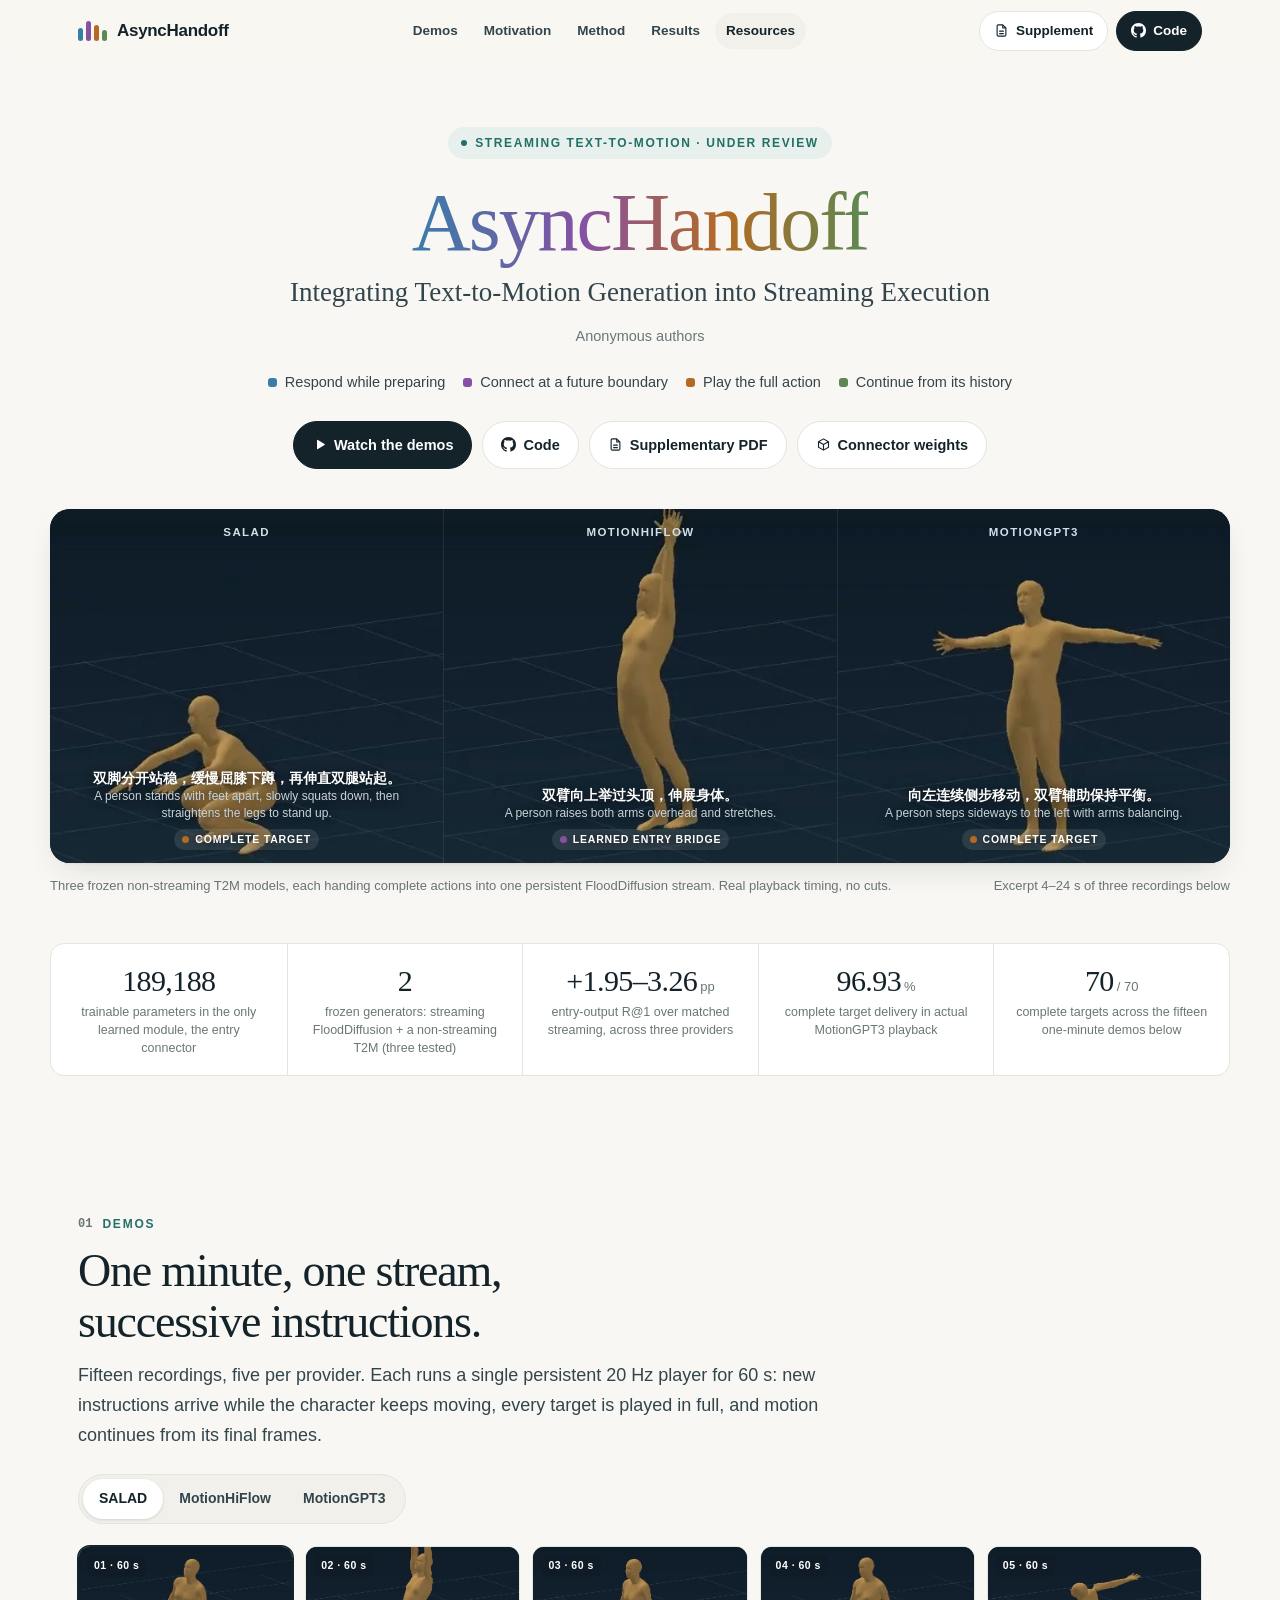
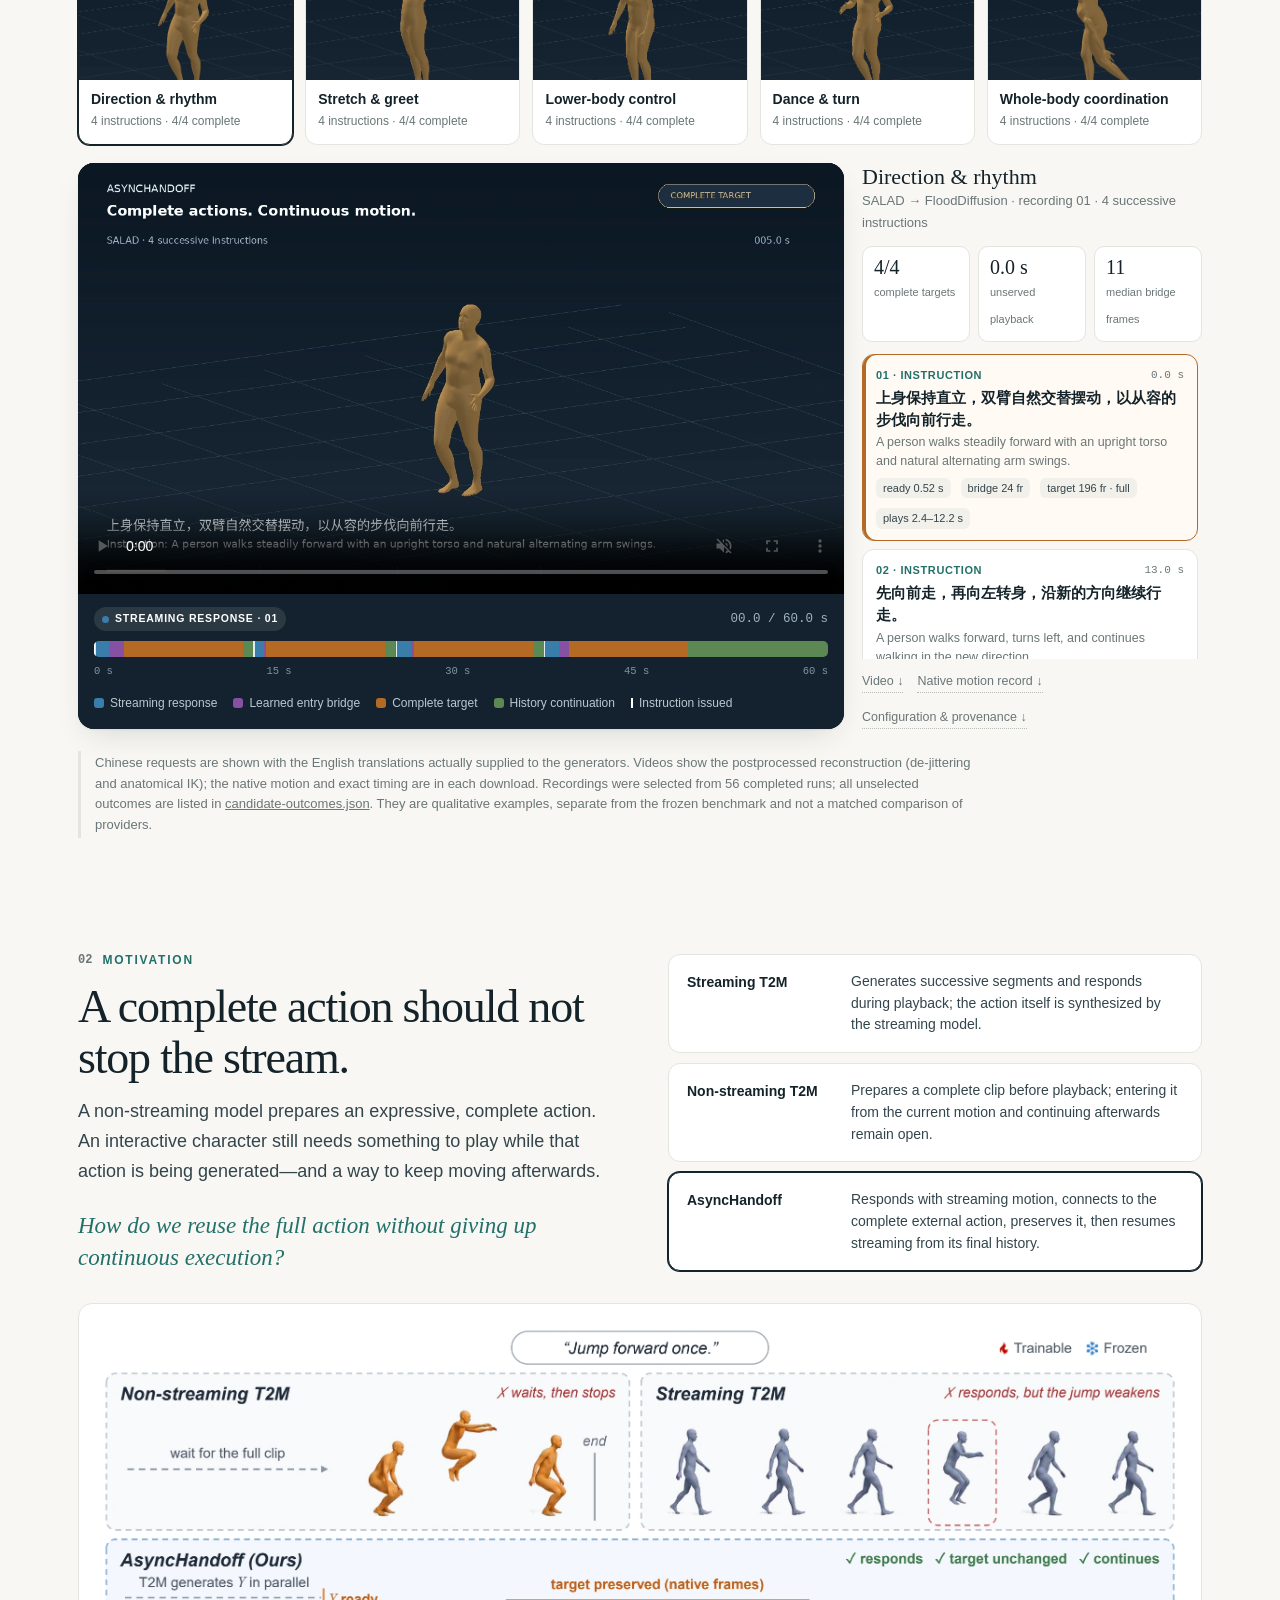
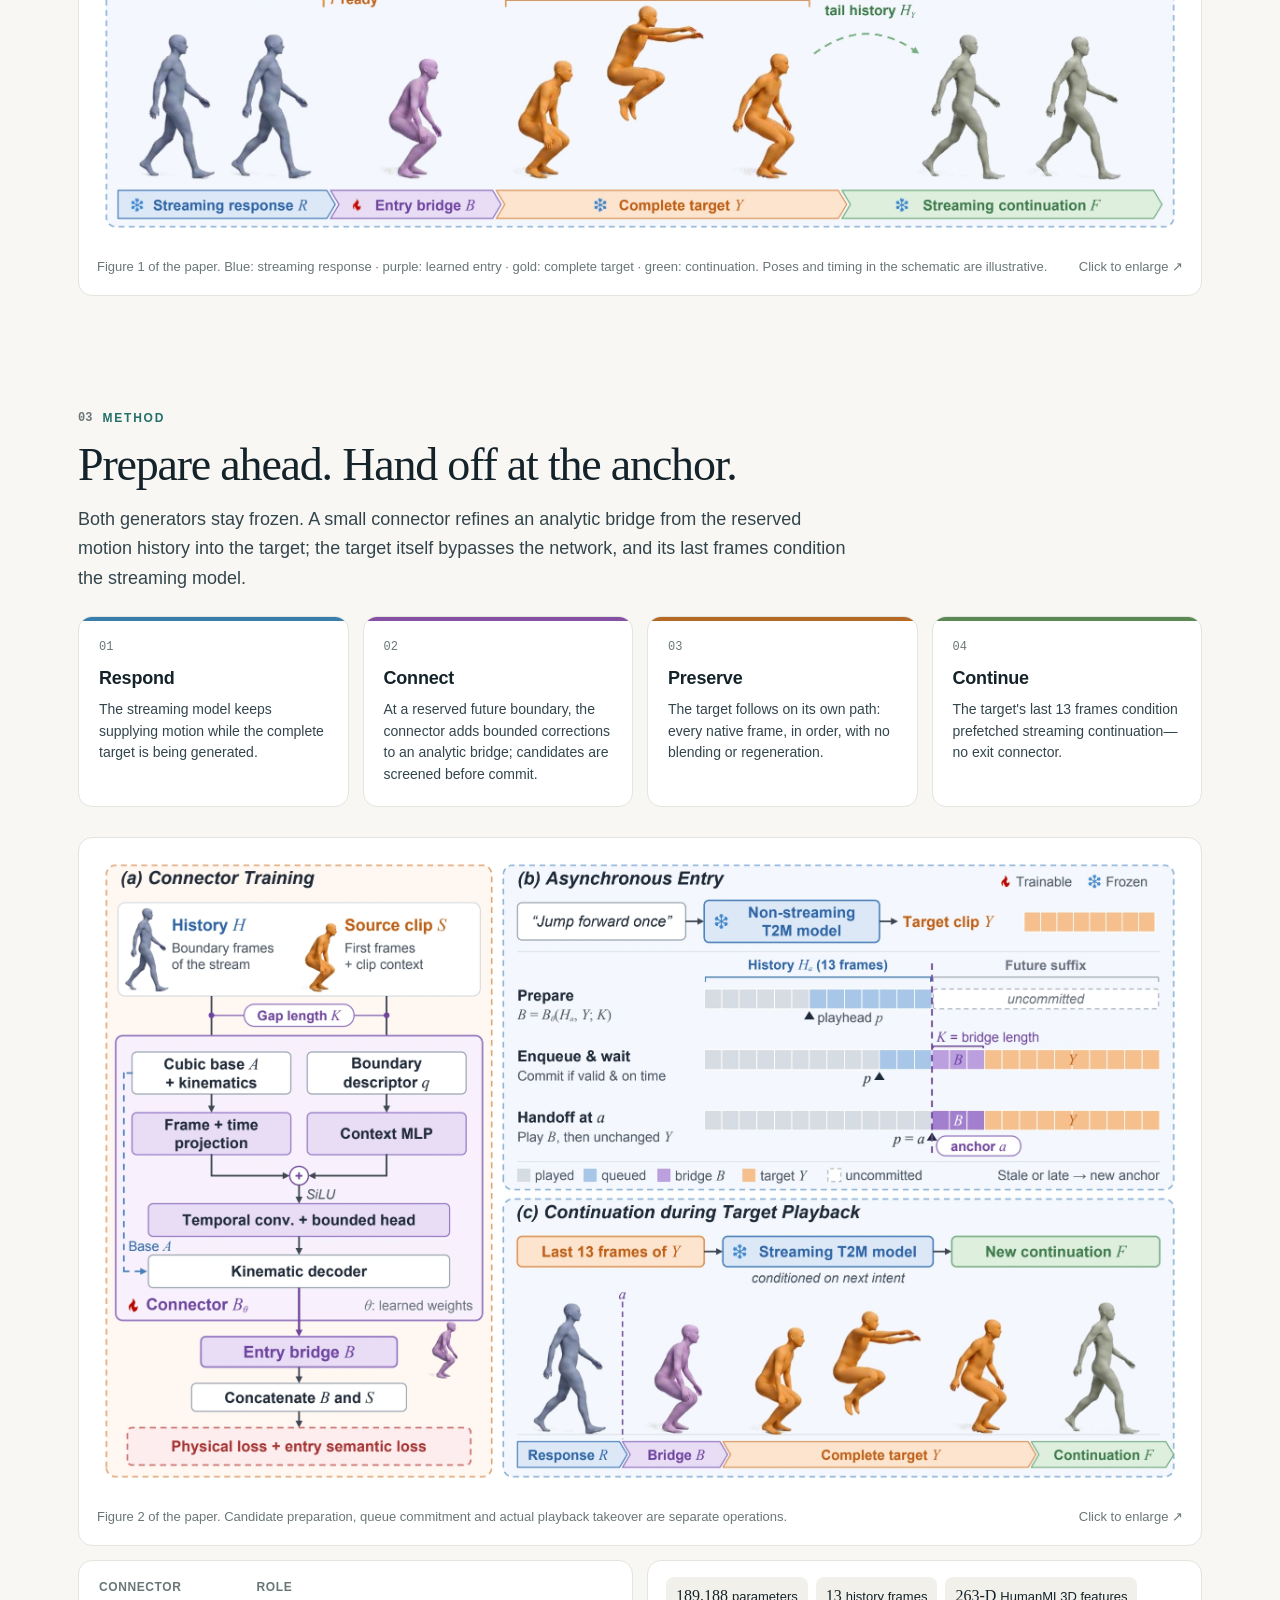
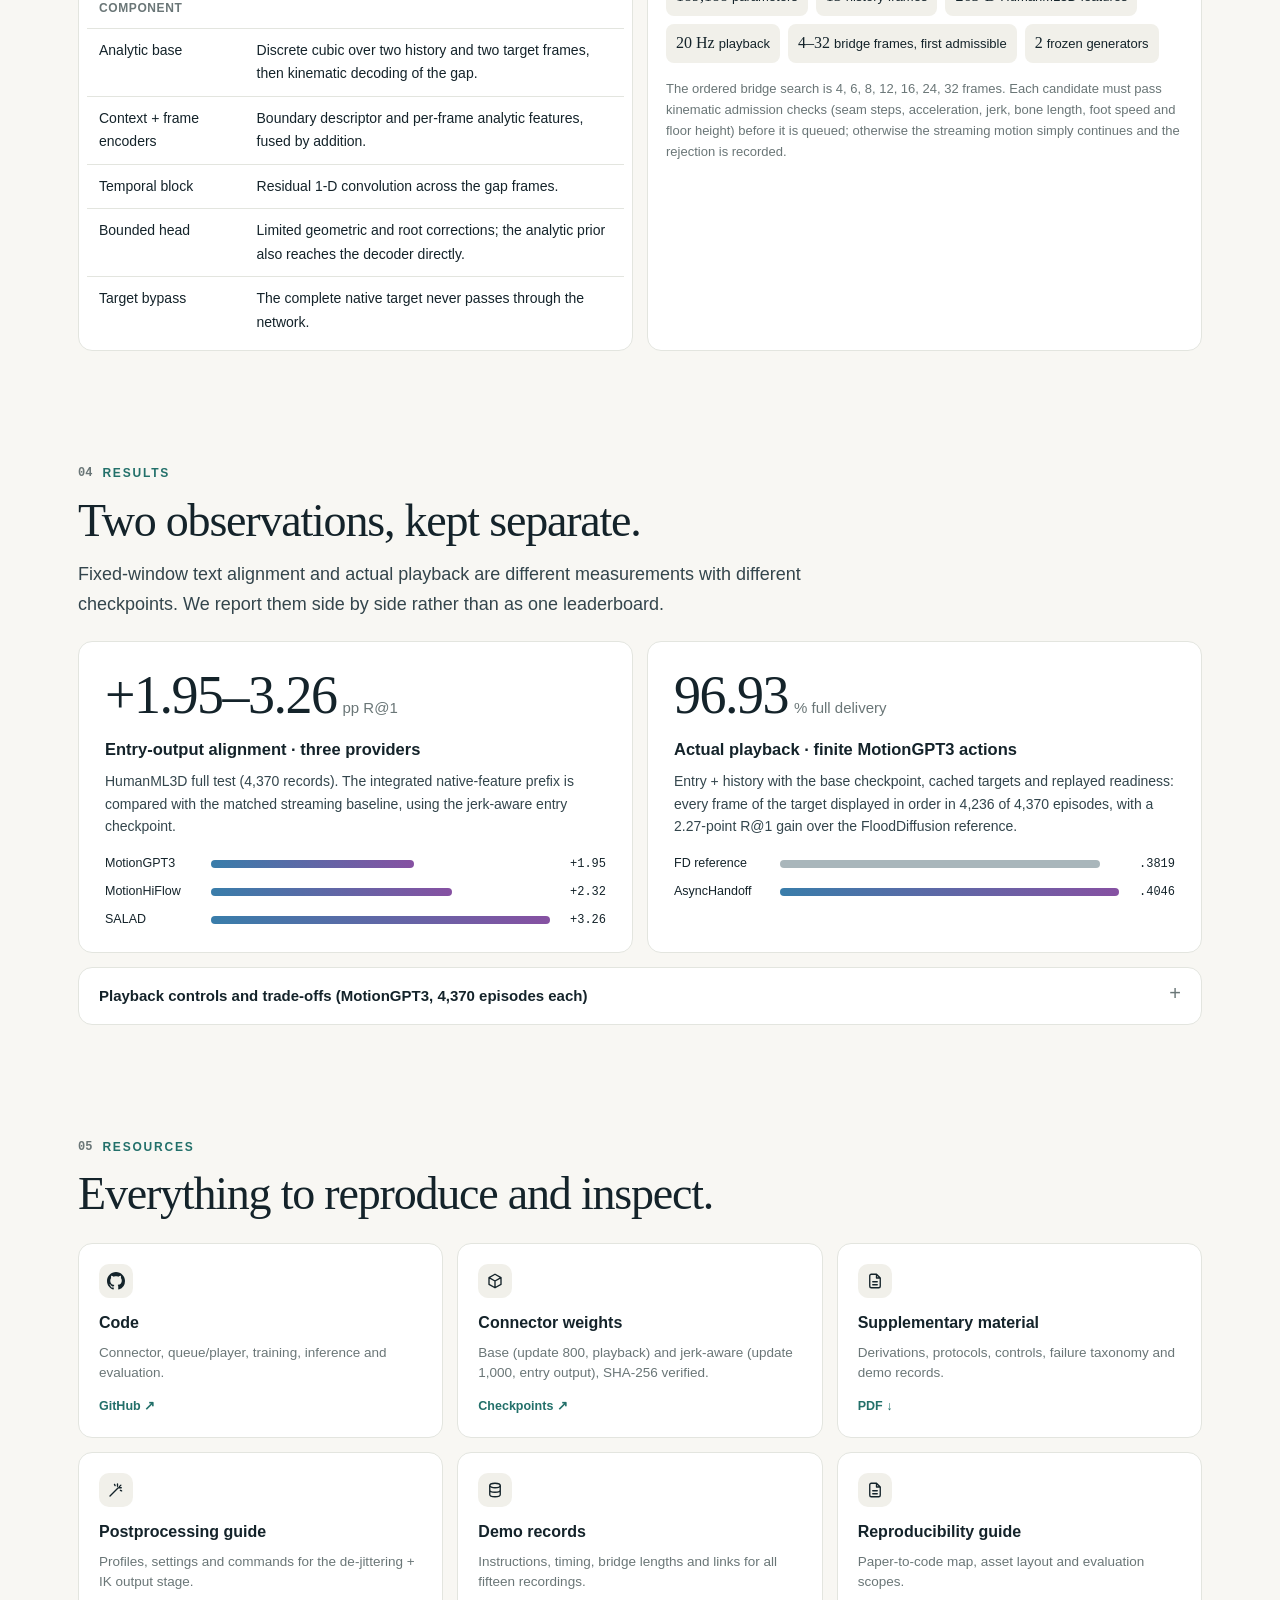
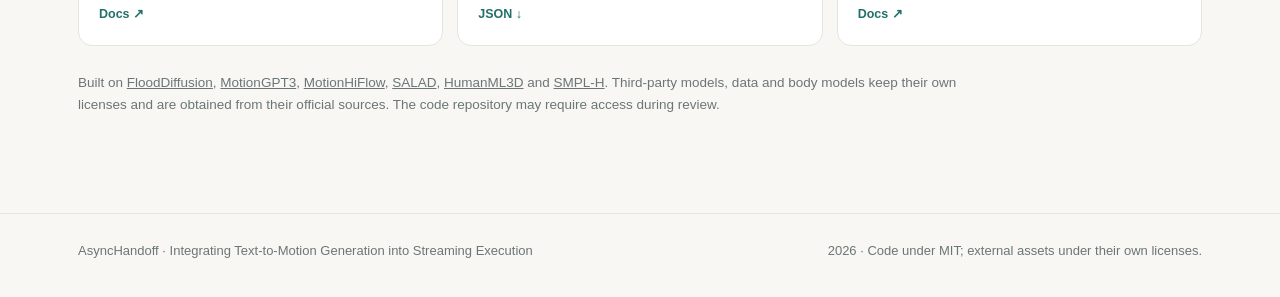
==== commit f9ff9ba3: "Remove standalone Rendering section" ====
--- a/AsyncHandoff/index.html
+++ b/AsyncHandoff/index.html
@@ -279,7 +279,7 @@
 <nav id="nav" aria-label="Main navigation"><div class="wrap nav">
   <a class="brand" href="#top"><span class="mark" aria-hidden="true"><i></i><i></i><i></i><i></i></span>AsyncHandoff</a>
   <div class="navlinks">
-    <a href="#demos">Demos</a><a href="#motivation">Motivation</a><a href="#method">Method</a><a href="#results">Results</a><a href="#rendering">Rendering</a><a href="#resources">Resources</a>
+    <a href="#demos">Demos</a><a href="#motivation">Motivation</a><a href="#method">Method</a><a href="#results">Results</a><a href="#resources">Resources</a>
   </div>
   <div class="navcta">
     <a class="pill" href="assets/supplementary.pdf"><svg><use href="#i-doc"/></svg>Supplement</a>
@@ -364,7 +364,7 @@
       <div class="dl"><a id="dl-video" download>Video ↓</a><a id="dl-raw">Native motion record ↓</a><a id="dl-prov">Configuration &amp; provenance ↓</a></div>
     </aside>
   </div>
-  <p class="note">Chinese requests are shown with the English translations actually supplied to the generators. Videos show the postprocessed reconstruction (de-jittering and anatomical IK, see <a href="#rendering">Rendering</a>); the native motion and exact timing are in each download. Recordings were selected from 56 completed runs; all unselected outcomes are listed in <a href="assets/candidate-outcomes.json">candidate-outcomes.json</a>. They are qualitative examples, separate from the frozen benchmark and not a matched comparison of providers.</p>
+  <p class="note">Chinese requests are shown with the English translations actually supplied to the generators. Videos show the postprocessed reconstruction (de-jittering and anatomical IK); the native motion and exact timing are in each download. Recordings were selected from 56 completed runs; all unselected outcomes are listed in <a href="assets/candidate-outcomes.json">candidate-outcomes.json</a>. They are qualitative examples, separate from the frozen benchmark and not a matched comparison of providers.</p>
 </section>
 
 <!-- ======================= MOTIVATION ======================= -->
@@ -464,32 +464,11 @@
 </section>
 
 <!-- ======================= RENDERING ======================= -->
-<section id="rendering" class="wrap">
-  <div class="kicker"><span class="n">05</span>Rendering</div>
-  <h2>De-jittering and IK, after generation.</h2>
-  <p class="lead">Every video on this page is rendered from a postprocessed reconstruction of the displayed motion. The same output stage ships with the code and is on by default; it never feeds back into the model.</p>
-  <div class="pipe">
-    <div class="io"><span class="k">input</span><b>Displayed motion</b><span>22 joints, 20 Hz, original timestamps</span></div>
-    <div><span class="k">01</span><b>De-jitter</b><span>Savitzky–Golay filter, window 7, order 2</span></div>
-    <div><span class="k">02</span><b>Rotations</b><span>Twist-resolved local frames; bounded SMPL-H limb fit (≤ 0.12 rad)</span></div>
-    <div><span class="k">03</span><b>SO(3) smoothing</b><span>7-tap relative-rotation filter, two passes</span></div>
-    <div><span class="k">04</span><b>Anatomy</b><span>Neck/ankle cones; hinge knees and elbows; neutral head, wrists, fingers</span></div>
-    <div><span class="k">05</span><b>Leg IK + floor</b><span>Two-bone IK to source ankles, then residual floor clearance; fresh skinning</span></div>
-  </div>
-  <div class="scope">
-    <div><h3>What it changes</h3><p>Only the rendered reconstruction: joint jitter, rotational noise, implausible joint limits and floor penetration in the display.</p></div>
-    <div><h3>What it keeps</h3><p>Native 263-D features, every target frame and its order, frame ownership and player timestamps. Mean display deviation from source joints is 3.8–4.3 cm per provider.</p></div>
-    <div><h3>What it is not</h3><p>Not part of any reported metric, not a zero-lookahead online filter, and not a foot-locking or physics solver.</p></div>
-  </div>
-<pre><span class="c"># Processed output is exported next to the native record by default</span>
-python -m asynchandoff.playback --target target.npy --text "Jump forward once." \
-    --checkpoint checkpoints/base_connector.pt --output runs/demo/playback.npz
-<span class="c"># → playback.npz (native)  +  playback.processed.npz / .json (de-jittered + IK)</span></pre>
-</section>
+
 
 <!-- ======================= RESOURCES ======================= -->
 <section id="resources" class="wrap">
-  <div class="kicker"><span class="n">06</span>Resources</div>
+  <div class="kicker"><span class="n">05</span>Resources</div>
   <h2>Everything to reproduce and inspect.</h2>
   <div class="rgrid">
     <a class="rcard" href="https://github.com/luomingshuang/Asynchandoff-2026-streaming-t2m"><div class="ic"><svg><use href="#i-gh"/></svg></div><strong>Code</strong><span>Connector, queue/player, training, inference and evaluation.</span><em>GitHub ↗</em></a>
